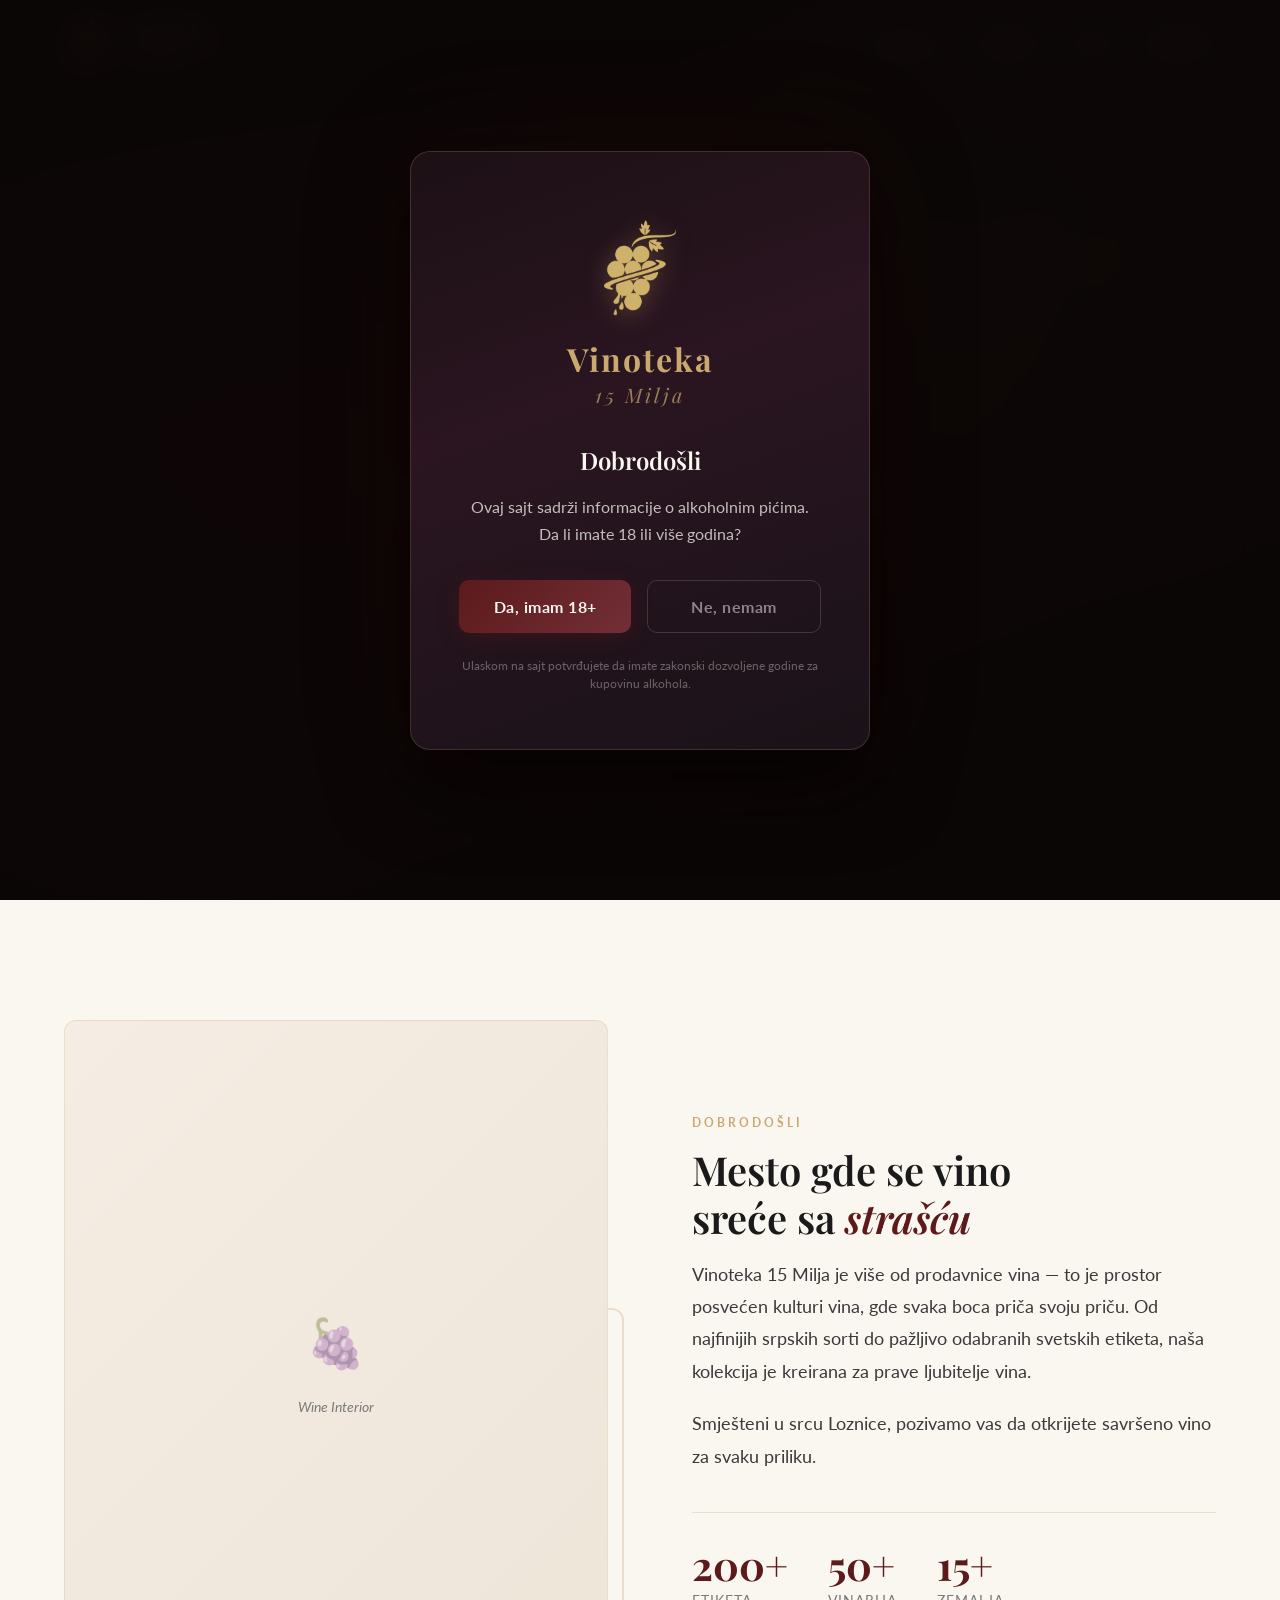
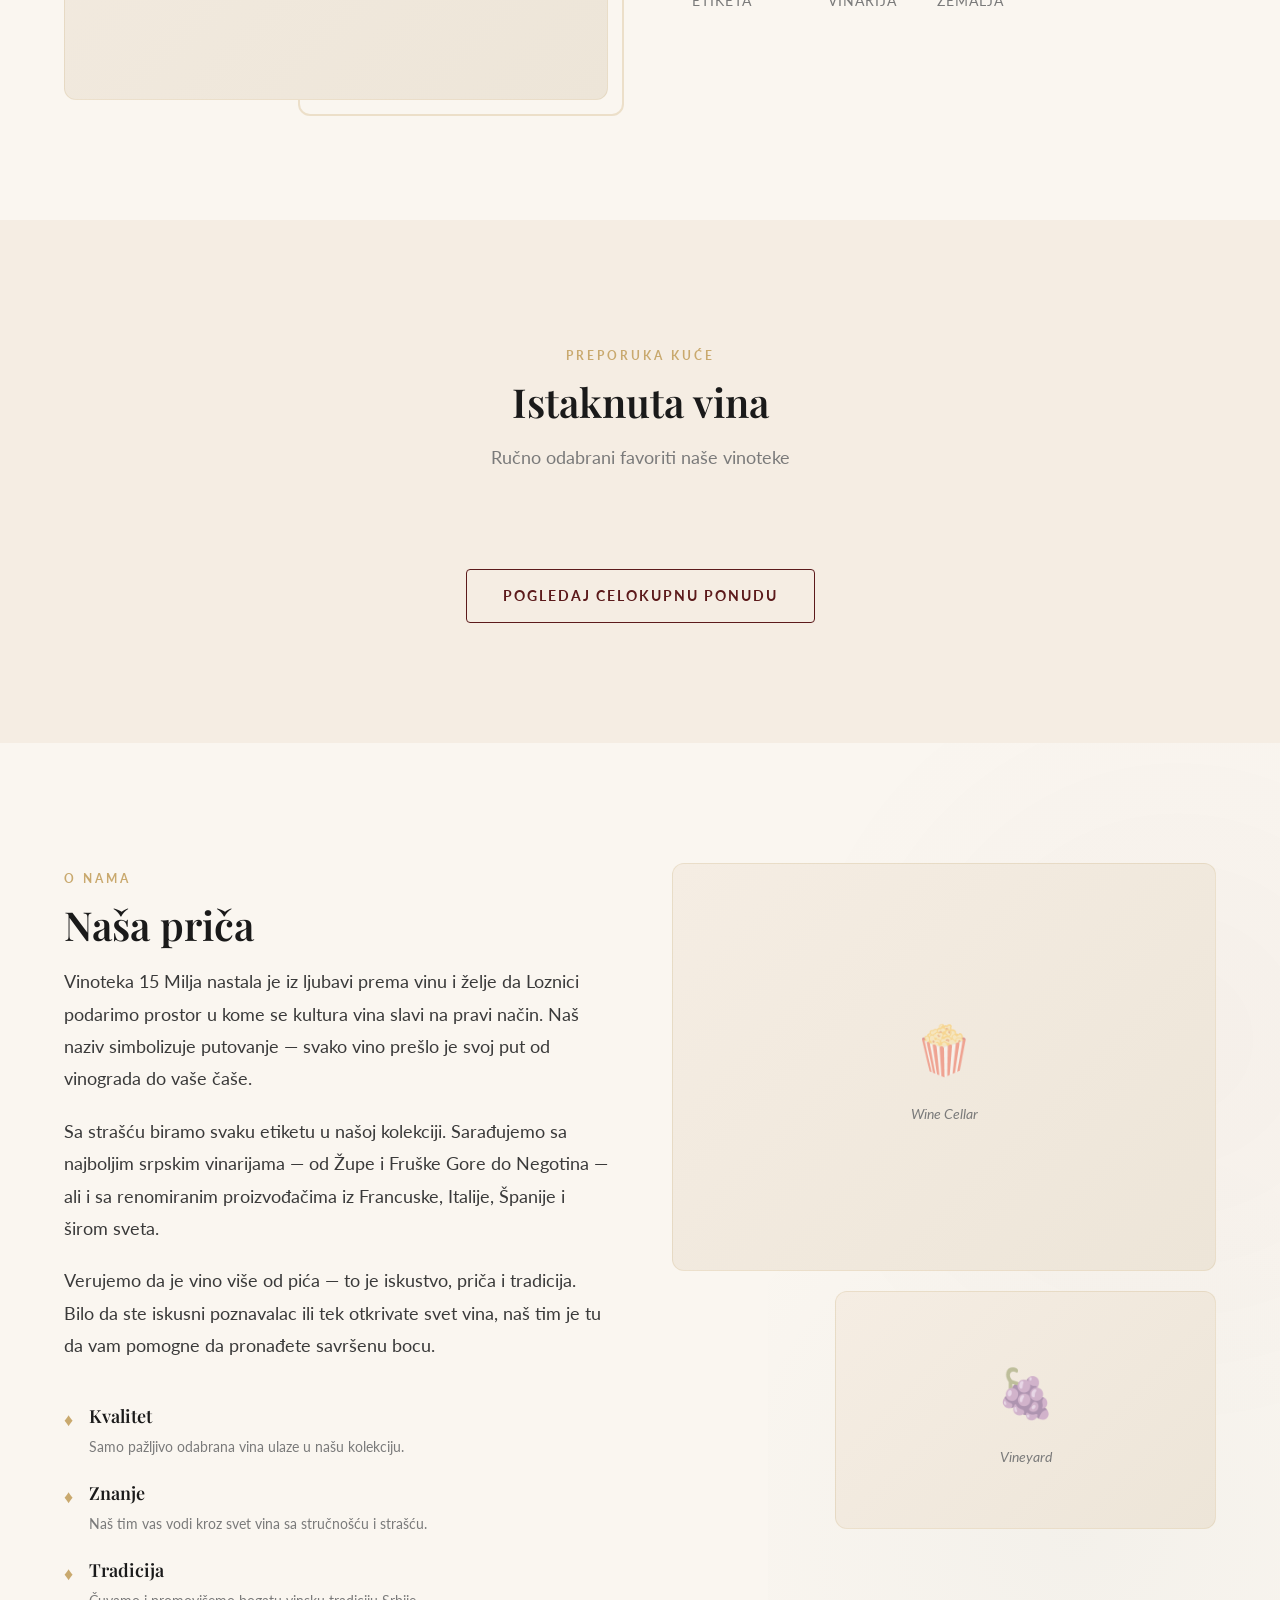
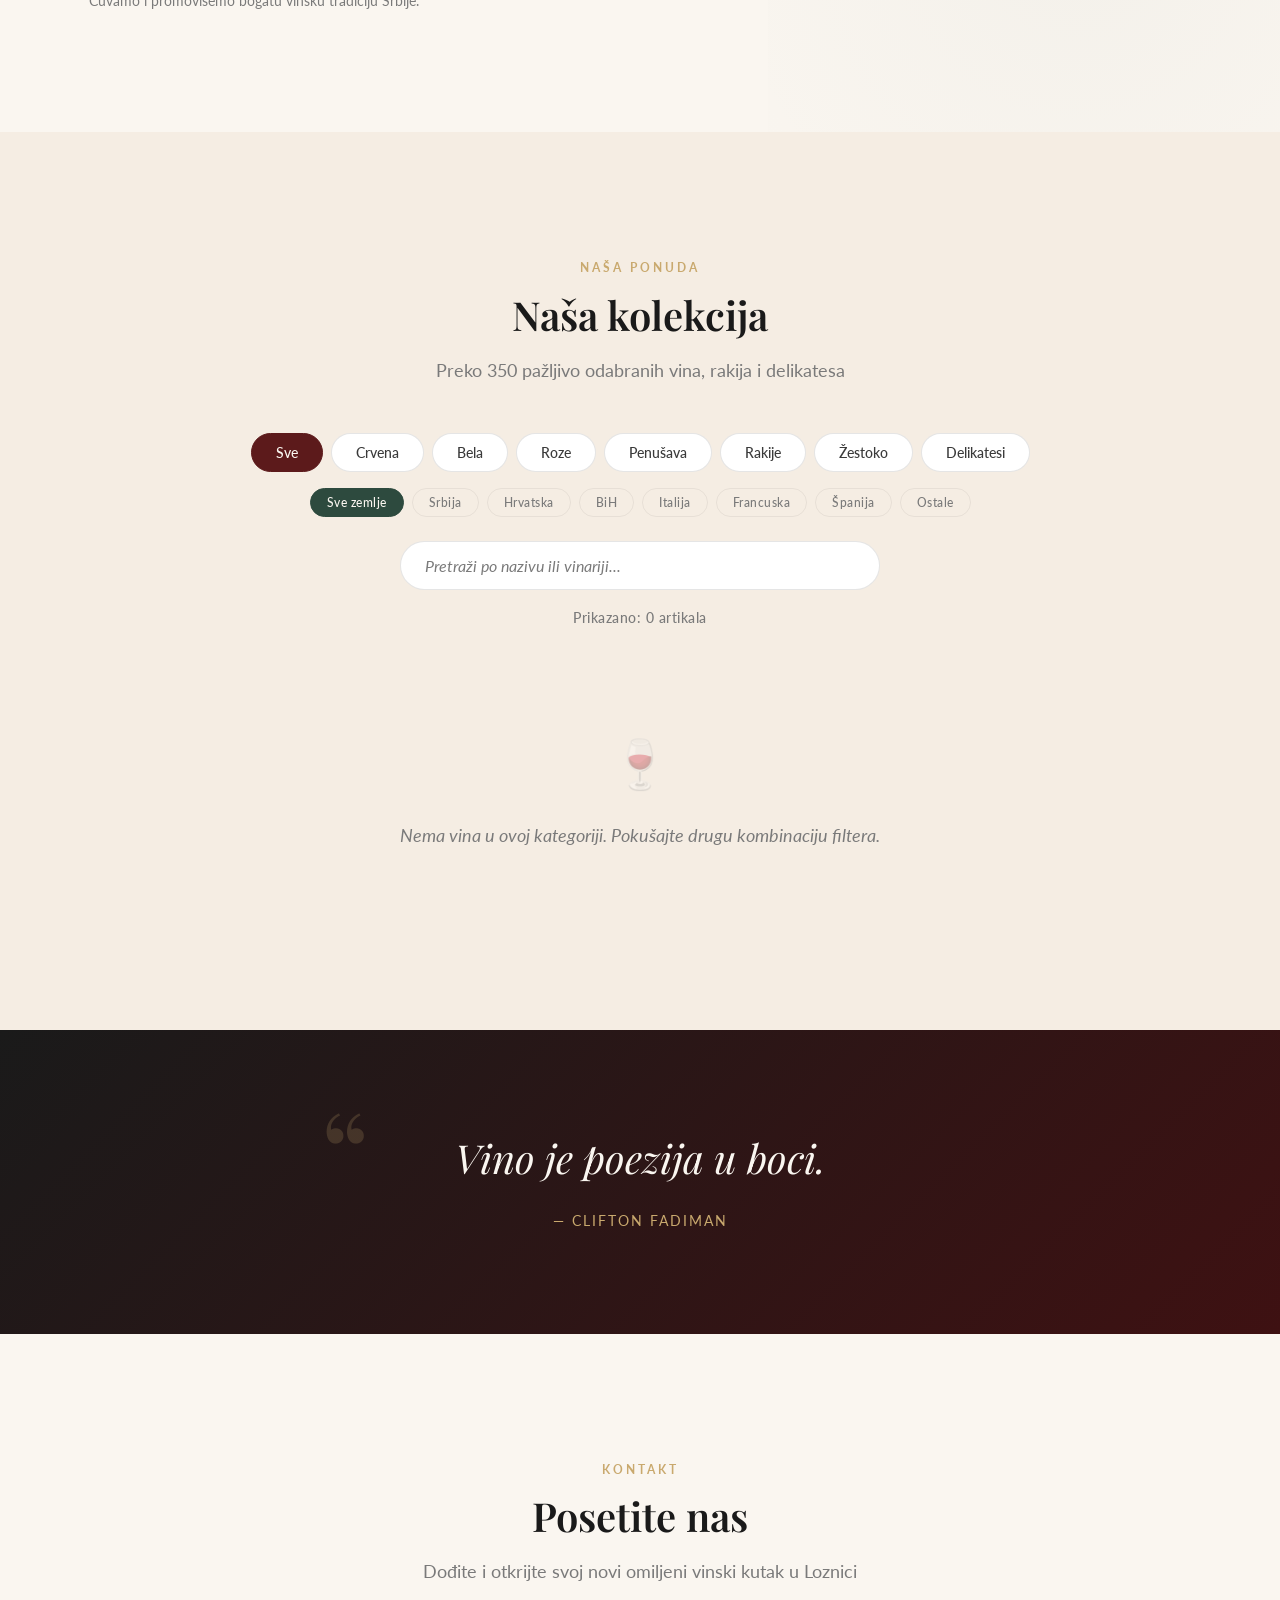
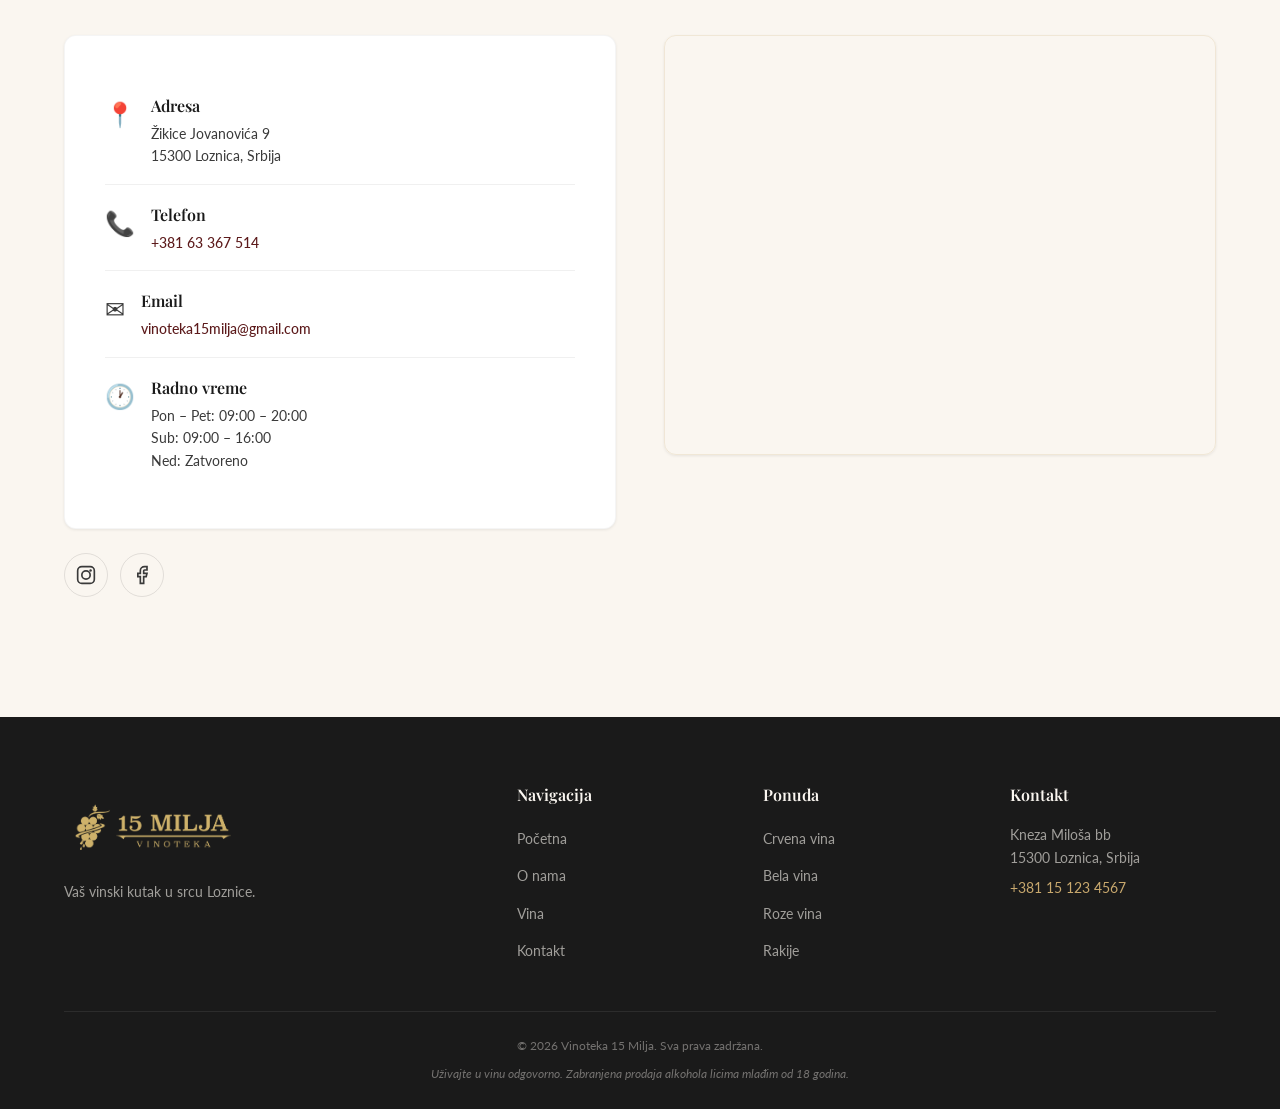
==== index.html @ e318c2bd "Dodat logo, under construction stranica i age gate poboljšanja - Zamenjen emoji logo sa pravim logom" ====
<!DOCTYPE html>
<html lang="sr" dir="ltr">
<head>
  <meta charset="UTF-8">
  <meta name="viewport" content="width=device-width, initial-scale=1.0">
  <meta name="description" content="Vinoteka 15 Milja - Premium wine shop in Loznica, Serbia. Discover curated Serbian and international wines.">
  <meta name="keywords" content="vinoteka, wine shop, Loznica, Serbian wine, vino, vinoteka 15 milja">
  <meta name="author" content="Vinoteka 15 Milja">
  <meta property="og:title" content="Vinoteka 15 Milja | Premium Wine Shop in Loznica">
  <meta property="og:description" content="Discover curated Serbian and international wines at Vinoteka 15 Milja, Loznica's premier wine boutique.">
  <meta property="og:type" content="website">
  <title>Vinoteka 15 Milja | Premium Wine Shop in Loznica</title>
  <link rel="preconnect" href="https://fonts.googleapis.com">
  <link rel="preconnect" href="https://fonts.gstatic.com" crossorigin>
  <link href="https://fonts.googleapis.com/css2?family=Playfair+Display:ital,wght@0,400;0,500;0,600;0,700;1,400;1,500&family=Lato:wght@300;400;700&display=swap" rel="stylesheet">
  <link rel="stylesheet" href="css/style.css">
</head>
<body>

  <!-- ============================================
       UNDER CONSTRUCTION OVERLAY
       Remove this entire block when the site is ready
       ============================================ -->
  <!-- <div class="under-construction" id="under-construction">
    <div class="uc-content">
      <img src="images/logo/logo2.png" alt="Vinoteka 15 Milja" class="uc-logo-img">
      <div class="uc-brand">
        <span class="uc-name">Vinoteka</span>
        <span class="uc-sub">15 Milja</span>
      </div>
      <h1 class="uc-title">Sajt u izradi</h1>
      <p class="uc-text">Radimo na nečem posebnom za vas.<br>Uskoro ćemo biti online!</p>
      <div class="uc-divider"></div>
      <div class="uc-contact">
        <p><a href="tel:+38163367514">+381 63 367 514</a></p>
        <p><a href="mailto:vinoteka15milja@gmail.com">vinoteka15milja@gmail.com</a></p>
        <p>Žikice Jovanovića 9, Loznica</p>
      </div>
    </div>
  </div> -->

  <!-- ============================================
       AGE VERIFICATION MODAL (18+)
       ============================================ -->
  <div class="age-gate-overlay" id="age-gate">
    <div class="age-gate-modal">
      <img src="images/logo/logo2.png" alt="Vinoteka 15 Milja" class="age-gate-logo-img">
      <div class="age-gate-brand">
        <span class="age-gate-name">Vinoteka</span>
        <span class="age-gate-sub">15 Milja</span>
      </div>
      <h2 class="age-gate-title">Dobrodošli</h2>
      <p class="age-gate-text">Ovaj sajt sadrži informacije o alkoholnim pićima.<br>Da li imate 18 ili više godina?</p>
      <div class="age-gate-buttons">
        <button class="age-gate-btn age-gate-yes" id="age-gate-yes">Da, imam 18+</button>
        <button class="age-gate-btn age-gate-no" id="age-gate-no">Ne, nemam</button>
      </div>
      <p class="age-gate-note">Ulaskom na sajt potvrđujete da imate zakonski dozvoljene godine za kupovinu alkohola.</p>
    </div>
  </div>

  <!-- ============================================
       NAVIGATION
       ============================================ -->
  <header class="site-header" id="site-header">
    <div class="container header-inner">
      <a href="#home" class="logo">
        <img src="images/logo/logo2.png" alt="Vinoteka 15 Milja" class="logo-img">
        <div class="logo-text">
          <span class="logo-name">Vinoteka</span>
          <span class="logo-sub">15 Milja</span>
        </div>
      </a>

      <nav class="main-nav" id="main-nav" aria-label="Main navigation">
        <ul class="nav-list">
          <li><a href="#home" class="nav-link active">Početna</a></li>
          <li><a href="#about" class="nav-link">O nama</a></li>
          <li><a href="#wines" class="nav-link">Vina</a></li>
          <li><a href="#contact" class="nav-link">Kontakt</a></li>
        </ul>
      </nav>

      <button class="mobile-toggle" id="mobile-toggle" aria-label="Toggle navigation" aria-expanded="false">
        <span class="hamburger-line"></span>
        <span class="hamburger-line"></span>
        <span class="hamburger-line"></span>
      </button>
    </div>
  </header>

  <!-- ============================================
       HERO SECTION
       ============================================ -->
  <section class="hero" id="home">
    <div class="hero-overlay"></div>
    <div class="hero-content">
      <p class="hero-tagline animate-on-scroll">Loznica, Srbija</p>
      <h1 class="hero-title animate-on-scroll">
        Vinoteka<br><span class="hero-accent">15 Milja</span>
      </h1>
      <p class="hero-description animate-on-scroll">
        Otkrijte pažljivo odabranu kolekciju srpskih i svetskih vina u srcu Loznice.
      </p>
      <div class="hero-cta animate-on-scroll">
        <a href="#wines" class="btn btn-primary">Pogledaj vina</a>
        <a href="#contact" class="btn btn-outline">Posetite nas</a>
      </div>
    </div>
    <div class="hero-scroll-indicator">
      <span>Skroluj</span>
      <div class="scroll-line"></div>
    </div>
  </section>

  <!-- ============================================
       INTRO / WELCOME SECTION
       ============================================ -->
  <section class="intro" id="intro">
    <div class="container">
      <div class="intro-grid">
        <div class="intro-image animate-on-scroll">
          <div class="intro-image-placeholder">
            <span class="placeholder-icon">&#127815;</span>
            <span class="placeholder-text">Wine Interior</span>
          </div>
          <div class="intro-image-accent"></div>
        </div>
        <div class="intro-content animate-on-scroll">
          <span class="section-label">Dobrodošli</span>
          <h2 class="section-title">Mesto gde se vino<br>sreće sa <em>strašću</em></h2>
          <p class="intro-text">
            Vinoteka 15 Milja je više od prodavnice vina &mdash; to je prostor posvećen kulturi vina,
            gde svaka boca priča svoju priču. Od najfinijih srpskih sorti do pažljivo odabranih
            svetskih etiketa, naša kolekcija je kreirana za prave ljubitelje vina.
          </p>
          <p class="intro-text">
            Smješteni u srcu Loznice, pozivamo vas da otkrijete savršeno vino za svaku priliku.
          </p>
          <div class="intro-stats">
            <div class="stat">
              <span class="stat-number">200+</span>
              <span class="stat-label">Etiketa</span>
            </div>
            <div class="stat">
              <span class="stat-number">50+</span>
              <span class="stat-label">Vinarija</span>
            </div>
            <div class="stat">
              <span class="stat-number">15+</span>
              <span class="stat-label">Zemalja</span>
            </div>
          </div>
        </div>
      </div>
    </div>
  </section>

  <!-- ============================================
       FEATURED WINES (dynamically populated)
       ============================================ -->
  <section class="featured" id="featured">
    <div class="container">
      <div class="section-header animate-on-scroll">
        <span class="section-label">Preporuka kuće</span>
        <h2 class="section-title">Istaknuta vina</h2>
        <p class="section-subtitle">Ručno odabrani favoriti naše vinoteke</p>
      </div>
      <div class="featured-grid" id="featured-grid"></div>
      <div class="featured-cta animate-on-scroll">
        <a href="#wines" class="btn btn-secondary">Pogledaj celokupnu ponudu</a>
      </div>
    </div>
  </section>

  <!-- ============================================
       ABOUT US SECTION
       ============================================ -->
  <section class="about" id="about">
    <div class="about-bg-pattern"></div>
    <div class="container">
      <div class="about-grid">
        <div class="about-content animate-on-scroll">
          <span class="section-label">O nama</span>
          <h2 class="section-title">Naša priča</h2>
          <p class="about-text">
            Vinoteka 15 Milja nastala je iz ljubavi prema vinu i želje da Loznici podarimo
            prostor u kome se kultura vina slavi na pravi način. Naš naziv simbolizuje putovanje
            &mdash; svako vino prešlo je svoj put od vinograda do vaše čaše.
          </p>
          <p class="about-text">
            Sa strašću biramo svaku etiketu u našoj kolekciji. Sarađujemo sa najboljim srpskim
            vinarijama &mdash; od Župe i Fruške Gore do Negotina &mdash; ali i sa renomiranim
            proizvođačima iz Francuske, Italije, Španije i širom sveta.
          </p>
          <p class="about-text">
            Verujemo da je vino više od pića &mdash; to je iskustvo, priča i tradicija. Bilo
            da ste iskusni poznavalac ili tek otkrivate svet vina, naš tim je tu da vam pomogne
            da pronađete savršenu bocu.
          </p>

          <div class="about-values">
            <div class="value-item">
              <span class="value-icon">&#9830;</span>
              <div>
                <h4>Kvalitet</h4>
                <p>Samo pažljivo odabrana vina ulaze u našu kolekciju.</p>
              </div>
            </div>
            <div class="value-item">
              <span class="value-icon">&#9830;</span>
              <div>
                <h4>Znanje</h4>
                <p>Naš tim vas vodi kroz svet vina sa stručnošću i strašću.</p>
              </div>
            </div>
            <div class="value-item">
              <span class="value-icon">&#9830;</span>
              <div>
                <h4>Tradicija</h4>
                <p>Čuvamo i promovišemo bogatu vinsku tradiciju Srbije.</p>
              </div>
            </div>
          </div>
        </div>

        <div class="about-images animate-on-scroll">
          <div class="about-image-main">
            <div class="intro-image-placeholder">
              <span class="placeholder-icon">&#127871;</span>
              <span class="placeholder-text">Wine Cellar</span>
            </div>
          </div>
          <div class="about-image-secondary">
            <div class="intro-image-placeholder">
              <span class="placeholder-icon">&#127815;</span>
              <span class="placeholder-text">Vineyard</span>
            </div>
          </div>
        </div>
      </div>
    </div>
  </section>

  <!-- ============================================
       WINE SELECTION SECTION
       ============================================ -->
  <section class="wines-section" id="wines">
    <div class="container">
      <div class="section-header animate-on-scroll">
        <span class="section-label">Naša ponuda</span>
        <h2 class="section-title">Naša kolekcija</h2>
        <p class="section-subtitle">Preko 350 pažljivo odabranih vina, rakija i delikatesa</p>
      </div>

      <!-- Filter Tabs -->
      <div class="wine-filters animate-on-scroll">
        <button class="filter-btn active" data-filter="all">Sve</button>
        <button class="filter-btn" data-filter="red">Crvena</button>
        <button class="filter-btn" data-filter="white">Bela</button>
        <button class="filter-btn" data-filter="rose">Roze</button>
        <button class="filter-btn" data-filter="sparkling">Penušava</button>
        <button class="filter-btn" data-filter="rakija">Rakije</button>
        <button class="filter-btn" data-filter="spirits">Žestoko</button>
        <button class="filter-btn" data-filter="delicacy">Delikatesi</button>
      </div>

      <!-- Origin Toggle -->
      <div class="origin-toggle animate-on-scroll">
        <button class="origin-btn active" data-origin="all">Sve zemlje</button>
        <button class="origin-btn" data-origin="rs">Srbija</button>
        <button class="origin-btn" data-origin="hr">Hrvatska</button>
        <button class="origin-btn" data-origin="ba">BiH</button>
        <button class="origin-btn" data-origin="it">Italija</button>
        <button class="origin-btn" data-origin="fr">Francuska</button>
        <button class="origin-btn" data-origin="es">Španija</button>
        <button class="origin-btn" data-origin="other">Ostale</button>
      </div>

      <!-- Search -->
      <div class="wine-search animate-on-scroll">
        <input type="text" id="wine-search" placeholder="Pretraži po nazivu ili vinariji..." autocomplete="off">
      </div>

      <!-- Count -->
      <div class="results-count" id="results-count"></div>

      <!-- Wines Grid (dynamically populated) -->
      <div class="wines-grid" id="wines-grid"></div>

      <!-- No results message -->
      <div class="no-results" id="no-results" style="display: none;">
        <span class="no-results-icon">&#127863;</span>
        <p>Nema vina u ovoj kategoriji. Pokušajte drugu kombinaciju filtera.</p>
      </div>
    </div>
  </section>

  <!-- ============================================
       TESTIMONIAL / QUOTE SECTION
       ============================================ -->
  <section class="quote-section">
    <div class="container">
      <blockquote class="wine-quote animate-on-scroll">
        <span class="quote-mark">&ldquo;</span>
        <p>Vino je poezija u boci.</p>
        <cite>&mdash; Clifton Fadiman</cite>
      </blockquote>
    </div>
  </section>

  <!-- ============================================
       CONTACT SECTION
       ============================================ -->
  <section class="contact" id="contact">
    <div class="container">
      <div class="section-header animate-on-scroll">
        <span class="section-label">Kontakt</span>
        <h2 class="section-title">Posetite nas</h2>
        <p class="section-subtitle">Dođite i otkrijte svoj novi omiljeni vinski kutak u Loznici</p>
      </div>

      <div class="contact-grid">
        <div class="contact-info animate-on-scroll">
          <div class="contact-card">
            <div class="contact-item">
              <span class="contact-icon">&#128205;</span>
              <div>
                <h4>Adresa</h4>
                <p>Žikice Jovanovića 9<br>15300 Loznica, Srbija</p>
              </div>
            </div>

            <div class="contact-item">
              <span class="contact-icon">&#128222;</span>
              <div>
                <h4>Telefon</h4>
                <p><a href="tel:+38163367514">+381 63 367 514</a></p>
              </div>
            </div>

            <div class="contact-item">
              <span class="contact-icon">&#9993;</span>
              <div>
                <h4>Email</h4>
                <p><a href="mailto:vinoteka15milja@gmail.com">vinoteka15milja@gmail.com</a></p>
              </div>
            </div>

            <div class="contact-item">
              <span class="contact-icon">&#128336;</span>
              <div>
                <h4>Radno vreme</h4>
                <p>Pon &ndash; Pet: 09:00 &ndash; 20:00<br>
                   Sub: 09:00 &ndash; 16:00<br>
                   Ned: Zatvoreno</p>
              </div>
            </div>
          </div>

          <div class="social-links">
            <a href="#" class="social-link" aria-label="Instagram">
              <svg width="20" height="20" viewBox="0 0 24 24" fill="none" stroke="currentColor" stroke-width="2"><rect x="2" y="2" width="20" height="20" rx="5"/><circle cx="12" cy="12" r="5"/><circle cx="17.5" cy="6.5" r="1.5" fill="currentColor" stroke="none"/></svg>
            </a>
            <a href="#" class="social-link" aria-label="Facebook">
              <svg width="20" height="20" viewBox="0 0 24 24" fill="none" stroke="currentColor" stroke-width="2"><path d="M18 2h-3a5 5 0 00-5 5v3H7v4h3v8h4v-8h3l1-4h-4V7a1 1 0 011-1h3z"/></svg>
            </a>
          </div>
        </div>

        <div class="contact-map animate-on-scroll">
          <div class="map-container">
            <iframe src="https://www.google.com/maps/embed?pb=!1m18!1m12!1m3!1d2844.2972906793007!2d19.221527377393045!3d44.52954507107398!2m3!1f0!2f0!3f0!3m2!1i1024!2i768!4f13.1!3m3!1m2!1s0x47596125639b5c3d%3A0x9b1f93393110b6b9!2sVinoteka%2015%20Milja!5e0!3m2!1sen!2srs!4v1770817012986!5m2!1sen!2srs"
              width="100%"
              height="100%"
              style="border:0;"
              allowfullscreen=""
              loading="lazy"
              referrerpolicy="no-referrer-when-downgrade">
            </iframe>
          </div>
        </div>
      </div>
    </div>
  </section>

  <!-- ============================================
       FOOTER
       ============================================ -->
  <footer class="site-footer">
    <div class="container">
      <div class="footer-grid">
        <div class="footer-brand">
          <a href="#home" class="footer-logo">
            <img src="images/logo/Logo-tekst.png" alt="Vinoteka 15 Milja" class="footer-logo-img">
          </a>
          <p class="footer-tagline">Vaš vinski kutak u srcu Loznice.</p>
        </div>

        <div class="footer-links">
          <h4>Navigacija</h4>
          <ul>
            <li><a href="#home">Početna</a></li>
            <li><a href="#about">O nama</a></li>
            <li><a href="#wines">Vina</a></li>
            <li><a href="#contact">Kontakt</a></li>
          </ul>
        </div>

        <div class="footer-links">
          <h4>Ponuda</h4>
          <ul>
            <li><a href="#wines" data-filter-link="red">Crvena vina</a></li>
            <li><a href="#wines" data-filter-link="white">Bela vina</a></li>
            <li><a href="#wines" data-filter-link="rose">Roze vina</a></li>
            <li><a href="#wines" data-filter-link="rakija">Rakije</a></li>
          </ul>
        </div>

        <div class="footer-contact">
          <h4>Kontakt</h4>
          <p>Kneza Miloša bb<br>15300 Loznica, Srbija</p>
          <p><a href="tel:+381151234567">+381 15 123 4567</a></p>
        </div>
      </div>

      <div class="footer-bottom">
        <p>&copy; 2026 Vinoteka 15 Milja. Sva prava zadržana.</p>
        <p class="footer-note">Uživajte u vinu odgovorno. Zabranjena prodaja alkohola licima mlađim od 18 godina.</p>
      </div>
    </div>
  </footer>

  <!-- Back to top button -->
  <button class="back-to-top" id="back-to-top" aria-label="Back to top">
    <svg width="20" height="20" viewBox="0 0 24 24" fill="none" stroke="currentColor" stroke-width="2.5"><polyline points="18 15 12 9 6 15"/></svg>
  </button>

  <script src="js/wines-data.js"></script>
  <script src="js/main.js"></script>
</body>
</html>
---- css/style.css ----
/* ============================================
   VINOTEKA 15 MILJA - Main Stylesheet
   Color Palette:
     - Burgundy:   #5C1A1B / #722F37
     - Dark Green: #2D4A3E
     - Cream:      #FAF6F0 / #F5EDE3
     - Gold:       #C9A96E / #D4AF37
     - Dark:       #1A1A1A / #2C2C2C
   Typography:
     - Headings: Playfair Display (serif)
     - Body: Lato (sans-serif)
   ============================================ */

/* ---- CSS Custom Properties ---- */
:root {
  --clr-burgundy: #5C1A1B;
  --clr-burgundy-light: #722F37;
  --clr-burgundy-dark: #3E1112;
  --clr-green: #2D4A3E;
  --clr-green-light: #3A5F50;
  --clr-cream: #FAF6F0;
  --clr-cream-dark: #F5EDE3;
  --clr-gold: #C9A96E;
  --clr-gold-bright: #D4AF37;
  --clr-dark: #1A1A1A;
  --clr-dark-soft: #2C2C2C;
  --clr-text: #3A3A3A;
  --clr-text-light: #7A7A7A;
  --clr-white: #FFFFFF;

  --ff-heading: 'Playfair Display', 'Georgia', serif;
  --ff-body: 'Lato', 'Helvetica Neue', Arial, sans-serif;

  --fs-xs: 0.75rem;
  --fs-sm: 0.875rem;
  --fs-base: 1rem;
  --fs-md: 1.125rem;
  --fs-lg: 1.25rem;
  --fs-xl: 1.5rem;
  --fs-2xl: 2rem;
  --fs-3xl: 2.5rem;
  --fs-4xl: 3.5rem;
  --fs-5xl: 4.5rem;

  --fw-light: 300;
  --fw-regular: 400;
  --fw-medium: 500;
  --fw-semibold: 600;
  --fw-bold: 700;

  --shadow-sm: 0 1px 3px rgba(0, 0, 0, 0.08);
  --shadow-md: 0 4px 16px rgba(0, 0, 0, 0.1);
  --shadow-lg: 0 8px 32px rgba(0, 0, 0, 0.12);
  --shadow-xl: 0 16px 48px rgba(0, 0, 0, 0.15);

  --radius-sm: 4px;
  --radius-md: 8px;
  --radius-lg: 12px;
  --radius-xl: 16px;

  --transition: 0.3s cubic-bezier(0.4, 0, 0.2, 1);
  --transition-slow: 0.6s cubic-bezier(0.4, 0, 0.2, 1);

  --container-max: 1200px;
  --header-height: 80px;
}


/* ---- Reset & Base ---- */
*,
*::before,
*::after {
  margin: 0;
  padding: 0;
  box-sizing: border-box;
}

html {
  scroll-behavior: smooth;
  -webkit-text-size-adjust: 100%;
}

body {
  font-family: var(--ff-body);
  font-size: var(--fs-base);
  font-weight: var(--fw-regular);
  line-height: 1.7;
  color: var(--clr-text);
  background-color: var(--clr-cream);
  -webkit-font-smoothing: antialiased;
  -moz-osx-font-smoothing: grayscale;
  overflow-x: hidden;
}

img {
  max-width: 100%;
  display: block;
}


/* ============================================
   UNDER CONSTRUCTION
   Remove this block when the site is ready
   ============================================ */
.under-construction {
  position: fixed;
  inset: 0;
  z-index: 200000;
  background: linear-gradient(160deg, #1c1015 0%, #2a1520 40%, #1a1218 100%);
  display: flex;
  align-items: center;
  justify-content: center;
  padding: 24px;
}

.uc-content {
  text-align: center;
  max-width: 500px;
  width: 100%;
  animation: ageGateIn 0.8s cubic-bezier(0.16, 1, 0.3, 1) forwards;
}

.uc-logo-img {
  height: 160px;
  width: auto;
  margin: 0 auto 20px;
  display: block;
  filter: brightness(0) invert(73%) sepia(30%) saturate(500%) hue-rotate(5deg) brightness(90%) drop-shadow(0 4px 20px rgba(201, 169, 110, 0.3));
}

.uc-brand {
  margin-bottom: 40px;
}

.uc-name {
  display: block;
  font-family: var(--ff-heading);
  font-size: var(--fs-3xl);
  font-weight: var(--fw-bold);
  color: var(--clr-gold);
  letter-spacing: 2px;
  line-height: 1.2;
}

.uc-sub {
  display: block;
  font-family: var(--ff-heading);
  font-size: var(--fs-xl);
  font-weight: var(--fw-regular);
  font-style: italic;
  color: rgba(201, 169, 110, 0.7);
  letter-spacing: 3px;
}

.uc-title {
  font-family: var(--ff-heading);
  font-size: var(--fs-2xl);
  font-weight: var(--fw-semibold);
  color: var(--clr-cream);
  margin-bottom: 16px;
}

.uc-text {
  font-family: var(--ff-body);
  font-size: var(--fs-md);
  color: rgba(250, 246, 240, 0.7);
  line-height: 1.7;
  margin-bottom: 32px;
}

.uc-divider {
  width: 60px;
  height: 1px;
  background: var(--clr-gold);
  opacity: 0.4;
  margin: 0 auto 32px;
}

.uc-contact {
  font-family: var(--ff-body);
  font-size: var(--fs-sm);
  color: rgba(250, 246, 240, 0.5);
  line-height: 2;
}

.uc-contact a {
  color: var(--clr-gold);
  text-decoration: none;
  transition: opacity 0.3s;
}

.uc-contact a:hover {
  opacity: 0.8;
}

/* ============================================
   AGE GATE (18+ Verification)
   ============================================ */
.age-gate-overlay {
  position: fixed;
  inset: 0;
  z-index: 100000;
  background: rgba(10, 5, 5, 0.92);
  backdrop-filter: blur(18px);
  -webkit-backdrop-filter: blur(18px);
  display: flex;
  align-items: center;
  justify-content: center;
  padding: 24px;
  opacity: 1;
  transition: opacity 0.5s ease;
}

.age-gate-overlay.dismissed {
  opacity: 0;
  pointer-events: none;
}

body.age-locked {
  overflow: hidden;
}

.age-gate-modal {
  background: linear-gradient(160deg, #1c1015 0%, #2a1520 40%, #1a1218 100%);
  border: 1px solid rgba(201, 169, 110, 0.2);
  border-radius: 20px;
  padding: 56px 48px;
  max-width: 460px;
  width: 100%;
  text-align: center;
  box-shadow: 0 32px 80px rgba(0, 0, 0, 0.6),
              0 0 120px rgba(92, 26, 27, 0.15);
  animation: ageGateIn 0.6s cubic-bezier(0.16, 1, 0.3, 1) forwards;
}

@keyframes ageGateIn {
  from {
    opacity: 0;
    transform: scale(0.9) translateY(20px);
  }
  to {
    opacity: 1;
    transform: scale(1) translateY(0);
  }
}

.age-gate-logo-img {
  height: 120px;
  width: auto;
  margin: 0 auto 12px;
  display: block;
  filter: brightness(0) invert(73%) sepia(30%) saturate(500%) hue-rotate(5deg) brightness(90%) drop-shadow(0 4px 12px rgba(201, 169, 110, 0.3));
}

.age-gate-brand {
  margin-bottom: 28px;
}

.age-gate-name {
  display: block;
  font-family: var(--ff-heading);
  font-size: var(--fs-2xl);
  font-weight: var(--fw-bold);
  color: var(--clr-gold);
  letter-spacing: 2px;
  line-height: 1.2;
}

.age-gate-sub {
  display: block;
  font-family: var(--ff-heading);
  font-size: var(--fs-lg);
  font-weight: var(--fw-regular);
  font-style: italic;
  color: rgba(201, 169, 110, 0.7);
  letter-spacing: 3px;
}

.age-gate-title {
  font-family: var(--ff-heading);
  font-size: var(--fs-xl);
  font-weight: var(--fw-semibold);
  color: var(--clr-cream);
  margin-bottom: 12px;
}

.age-gate-text {
  font-family: var(--ff-body);
  font-size: var(--fs-base);
  color: rgba(250, 246, 240, 0.75);
  line-height: 1.7;
  margin-bottom: 32px;
}

.age-gate-buttons {
  display: flex;
  gap: 16px;
  justify-content: center;
  margin-bottom: 24px;
}

.age-gate-btn {
  flex: 1;
  padding: 16px 28px;
  border: none;
  border-radius: 10px;
  font-family: var(--ff-body);
  font-size: var(--fs-base);
  font-weight: var(--fw-bold);
  cursor: pointer;
  letter-spacing: 0.5px;
  transition: all var(--transition);
}

.age-gate-yes {
  background: linear-gradient(135deg, var(--clr-burgundy) 0%, var(--clr-burgundy-light) 100%);
  color: var(--clr-cream);
  box-shadow: 0 4px 20px rgba(92, 26, 27, 0.4);
}

.age-gate-yes:hover {
  transform: translateY(-2px);
  box-shadow: 0 8px 32px rgba(92, 26, 27, 0.5);
  background: linear-gradient(135deg, var(--clr-burgundy-light) 0%, #8B3A42 100%);
}

.age-gate-no {
  background: transparent;
  color: rgba(250, 246, 240, 0.5);
  border: 1.5px solid rgba(250, 246, 240, 0.15);
}

.age-gate-no:hover {
  border-color: rgba(250, 246, 240, 0.3);
  color: rgba(250, 246, 240, 0.7);
}

.age-gate-note {
  font-size: var(--fs-xs);
  color: rgba(250, 246, 240, 0.35);
  line-height: 1.5;
}

.age-gate-denied {
  display: none;
  margin-top: 20px;
  padding: 20px;
  border: 1px solid rgba(200, 60, 60, 0.4);
  border-radius: 10px;
  background: rgba(200, 60, 60, 0.1);
}

.age-gate-denied p {
  font-family: var(--ff-body);
  font-size: var(--fs-sm);
  color: rgba(250, 246, 240, 0.8);
  line-height: 1.6;
  margin: 0;
}

.age-gate-denied p + p {
  margin-top: 8px;
  font-size: var(--fs-xs);
  color: rgba(250, 246, 240, 0.5);
}

@media (max-width: 480px) {
  .age-gate-modal {
    padding: 36px 24px;
    max-width: 90%;
  }

  .age-gate-buttons {
    flex-direction: column;
    gap: 12px;
  }

  .age-gate-btn {
    padding: 14px 24px;
    font-size: var(--fs-sm);
  }

  .age-gate-name {
    font-size: var(--fs-xl);
  }

  .age-gate-icon {
    font-size: 3rem;
  }

  .age-gate-title {
    font-size: var(--fs-lg);
  }

  .age-gate-text {
    font-size: var(--fs-sm);
  }
}

a {
  color: inherit;
  text-decoration: none;
  transition: color var(--transition);
}

ul {
  list-style: none;
}

button {
  font-family: inherit;
  cursor: pointer;
  border: none;
  background: none;
}

/* ---- Utility ---- */
.container {
  width: 100%;
  max-width: var(--container-max);
  margin: 0 auto;
  padding: 0 24px;
}

.section-label {
  display: inline-block;
  font-family: var(--ff-body);
  font-size: var(--fs-xs);
  font-weight: var(--fw-bold);
  letter-spacing: 3px;
  text-transform: uppercase;
  color: var(--clr-gold);
  margin-bottom: 12px;
}

.section-title {
  font-family: var(--ff-heading);
  font-size: var(--fs-3xl);
  font-weight: var(--fw-semibold);
  color: var(--clr-dark);
  line-height: 1.2;
  margin-bottom: 16px;
}

.section-title em {
  font-style: italic;
  color: var(--clr-burgundy);
}

.section-subtitle {
  font-size: var(--fs-md);
  color: var(--clr-text-light);
  max-width: 560px;
  margin: 0 auto;
}

.section-header {
  text-align: center;
  margin-bottom: 48px;
}

/* ---- Scroll Animations ---- */
.animate-on-scroll {
  opacity: 0;
  transform: translateY(30px);
  transition: opacity 0.7s ease, transform 0.7s ease;
}

.animate-on-scroll.visible {
  opacity: 1;
  transform: translateY(0);
}


/* ============================================
   HEADER / NAVIGATION
   ============================================ */
.site-header {
  position: fixed;
  top: 0;
  left: 0;
  width: 100%;
  z-index: 1000;
  height: var(--header-height);
  display: flex;
  align-items: center;
  transition: background-color var(--transition), box-shadow var(--transition), backdrop-filter var(--transition);
}

.site-header.scrolled {
  background-color: rgba(26, 26, 26, 0.95);
  backdrop-filter: blur(12px);
  box-shadow: 0 2px 20px rgba(0, 0, 0, 0.3);
}

.header-inner {
  display: flex;
  align-items: center;
  justify-content: space-between;
}

/* Logo */
.logo {
  display: flex;
  align-items: center;
  gap: 10px;
  z-index: 1001;
}

.logo-img {
  height: 52px;
  width: auto;
  display: block;
  filter: brightness(0) invert(73%) sepia(30%) saturate(500%) hue-rotate(5deg) brightness(90%);
}

.logo-text {
  display: flex;
  flex-direction: column;
  line-height: 1.1;
}

.logo-name {
  font-family: var(--ff-heading);
  font-size: var(--fs-lg);
  font-weight: var(--fw-semibold);
  color: var(--clr-cream);
  letter-spacing: 1px;
}

.logo-sub {
  font-family: var(--ff-heading);
  font-size: var(--fs-sm);
  font-weight: var(--fw-regular);
  color: var(--clr-gold);
  font-style: italic;
}

.footer-logo-img {
  height: 100px;
  width: auto;
  display: block;
  filter: brightness(0) invert(73%) sepia(30%) saturate(500%) hue-rotate(5deg) brightness(90%);
}

/* Navigation links */
.nav-list {
  display: flex;
  gap: 36px;
}

.nav-link {
  font-family: var(--ff-body);
  font-size: var(--fs-sm);
  font-weight: var(--fw-regular);
  color: var(--clr-cream);
  letter-spacing: 1px;
  text-transform: uppercase;
  position: relative;
  padding: 4px 0;
}

.nav-link::after {
  content: '';
  position: absolute;
  bottom: -2px;
  left: 0;
  width: 0;
  height: 1.5px;
  background-color: var(--clr-gold);
  transition: width var(--transition);
}

.nav-link:hover::after,
.nav-link.active::after {
  width: 100%;
}

.nav-link:hover {
  color: var(--clr-gold);
}

.nav-link.active {
  color: var(--clr-gold);
}

/* Mobile toggle */
.mobile-toggle {
  display: none;
  flex-direction: column;
  gap: 5px;
  z-index: 1001;
  padding: 4px;
}

.hamburger-line {
  display: block;
  width: 24px;
  height: 2px;
  background-color: var(--clr-cream);
  transition: transform var(--transition), opacity var(--transition);
}

.mobile-toggle.active .hamburger-line:nth-child(1) {
  transform: translateY(7px) rotate(45deg);
}

.mobile-toggle.active .hamburger-line:nth-child(2) {
  opacity: 0;
}

.mobile-toggle.active .hamburger-line:nth-child(3) {
  transform: translateY(-7px) rotate(-45deg);
}


/* ============================================
   HERO SECTION
   ============================================ */
.hero {
  position: relative;
  min-height: 100vh;
  display: flex;
  align-items: center;
  justify-content: center;
  text-align: center;
  /* Gradient simulating a dark wine-cellar ambiance */
  background:
    radial-gradient(ellipse at 30% 50%, rgba(92, 26, 27, 0.4) 0%, transparent 60%),
    radial-gradient(ellipse at 70% 30%, rgba(45, 74, 62, 0.3) 0%, transparent 50%),
    linear-gradient(170deg, #1A1A1A 0%, #2C1A1B 40%, #1A1A1A 100%);
  overflow: hidden;
}

.hero-overlay {
  position: absolute;
  inset: 0;
  /* Subtle texture overlay */
  background-image:
    radial-gradient(circle at 20% 80%, rgba(201, 169, 110, 0.06) 0%, transparent 40%),
    radial-gradient(circle at 80% 20%, rgba(201, 169, 110, 0.04) 0%, transparent 40%);
}

/* Decorative vine pattern using CSS */
.hero::before {
  content: '';
  position: absolute;
  top: -100px;
  right: -100px;
  width: 400px;
  height: 400px;
  border: 1px solid rgba(201, 169, 110, 0.08);
  border-radius: 50%;
  pointer-events: none;
}

.hero::after {
  content: '';
  position: absolute;
  bottom: -150px;
  left: -150px;
  width: 500px;
  height: 500px;
  border: 1px solid rgba(201, 169, 110, 0.06);
  border-radius: 50%;
  pointer-events: none;
}

.hero-content {
  position: relative;
  z-index: 2;
  padding: 0 24px;
  max-width: 720px;
}

.hero-tagline {
  font-family: var(--ff-body);
  font-size: var(--fs-xs);
  font-weight: var(--fw-bold);
  letter-spacing: 4px;
  text-transform: uppercase;
  color: var(--clr-gold);
  margin-bottom: 20px;
}

.hero-title {
  font-family: var(--ff-heading);
  font-size: var(--fs-5xl);
  font-weight: var(--fw-semibold);
  color: var(--clr-cream);
  line-height: 1.1;
  margin-bottom: 24px;
}

.hero-accent {
  color: var(--clr-gold);
  font-style: italic;
}

.hero-description {
  font-family: var(--ff-body);
  font-size: var(--fs-lg);
  font-weight: var(--fw-light);
  color: rgba(250, 246, 240, 0.8);
  line-height: 1.8;
  margin-bottom: 40px;
  max-width: 520px;
  margin-left: auto;
  margin-right: auto;
}

.hero-cta {
  display: flex;
  gap: 16px;
  justify-content: center;
  flex-wrap: wrap;
}

/* Scroll indicator */
.hero-scroll-indicator {
  position: absolute;
  bottom: 40px;
  left: 50%;
  transform: translateX(-50%);
  display: flex;
  flex-direction: column;
  align-items: center;
  gap: 8px;
  z-index: 2;
}

.hero-scroll-indicator span {
  font-size: var(--fs-xs);
  letter-spacing: 2px;
  text-transform: uppercase;
  color: rgba(201, 169, 110, 0.6);
}

.scroll-line {
  width: 1px;
  height: 40px;
  background: linear-gradient(to bottom, var(--clr-gold), transparent);
  animation: scrollPulse 2s ease-in-out infinite;
}

@keyframes scrollPulse {
  0%, 100% { opacity: 0.3; transform: scaleY(0.6); }
  50% { opacity: 1; transform: scaleY(1); }
}


/* ---- Buttons ---- */
.btn {
  display: inline-flex;
  align-items: center;
  justify-content: center;
  font-family: var(--ff-body);
  font-size: var(--fs-sm);
  font-weight: var(--fw-bold);
  letter-spacing: 2px;
  text-transform: uppercase;
  padding: 14px 36px;
  border-radius: var(--radius-sm);
  transition: all var(--transition);
  position: relative;
  overflow: hidden;
}

.btn-primary {
  background-color: var(--clr-burgundy);
  color: var(--clr-cream);
  border: 1.5px solid var(--clr-burgundy);
}

.btn-primary:hover {
  background-color: var(--clr-burgundy-light);
  border-color: var(--clr-burgundy-light);
  transform: translateY(-2px);
  box-shadow: 0 6px 24px rgba(92, 26, 27, 0.4);
}

.btn-outline {
  background-color: transparent;
  color: var(--clr-cream);
  border: 1.5px solid rgba(201, 169, 110, 0.5);
}

.btn-outline:hover {
  background-color: var(--clr-gold);
  color: var(--clr-dark);
  border-color: var(--clr-gold);
  transform: translateY(-2px);
}

.btn-secondary {
  background-color: transparent;
  color: var(--clr-burgundy);
  border: 1.5px solid var(--clr-burgundy);
}

.btn-secondary:hover {
  background-color: var(--clr-burgundy);
  color: var(--clr-cream);
  transform: translateY(-2px);
  box-shadow: 0 6px 24px rgba(92, 26, 27, 0.3);
}


/* ============================================
   INTRO SECTION
   ============================================ */
.intro {
  padding: 120px 0;
  background-color: var(--clr-cream);
}

.intro-grid {
  display: grid;
  grid-template-columns: 1fr 1fr;
  gap: 64px;
  align-items: center;
}

.intro-image {
  position: relative;
}

.intro-image-placeholder {
  width: 100%;
  aspect-ratio: 4/5;
  background: linear-gradient(135deg, var(--clr-cream-dark) 0%, #EDE5D8 100%);
  border-radius: var(--radius-lg);
  display: flex;
  flex-direction: column;
  align-items: center;
  justify-content: center;
  gap: 12px;
  border: 1px solid rgba(201, 169, 110, 0.2);
}

.placeholder-icon {
  font-size: 48px;
  opacity: 0.4;
}

.placeholder-text {
  font-size: var(--fs-sm);
  color: var(--clr-text-light);
  font-style: italic;
}

.intro-image-accent {
  position: absolute;
  bottom: -16px;
  right: -16px;
  width: 60%;
  height: 60%;
  border: 2px solid var(--clr-gold);
  border-radius: var(--radius-lg);
  opacity: 0.3;
  z-index: -1;
}

.intro-content {
  padding-left: 20px;
}

.intro-text {
  font-size: var(--fs-md);
  color: var(--clr-text);
  margin-bottom: 20px;
  line-height: 1.8;
}

.intro-stats {
  display: flex;
  gap: 40px;
  margin-top: 40px;
  padding-top: 32px;
  border-top: 1px solid rgba(201, 169, 110, 0.3);
}

.stat {
  display: flex;
  flex-direction: column;
}

.stat-number {
  font-family: var(--ff-heading);
  font-size: var(--fs-3xl);
  font-weight: var(--fw-bold);
  color: var(--clr-burgundy);
  line-height: 1;
}

.stat-label {
  font-size: var(--fs-sm);
  color: var(--clr-text-light);
  margin-top: 4px;
  text-transform: uppercase;
  letter-spacing: 1px;
}


/* ============================================
   FEATURED WINES SECTION
   ============================================ */
.featured {
  padding: 120px 0;
  background-color: var(--clr-cream-dark);
}

.featured-grid {
  display: grid;
  grid-template-columns: repeat(3, 1fr);
  gap: 28px;
  margin-bottom: 48px;
}

.featured-cta {
  text-align: center;
}


/* ---- Wine Cards ---- */
.wine-card {
  background-color: var(--clr-white);
  border-radius: var(--radius-lg);
  overflow: hidden;
  transition: transform var(--transition), box-shadow var(--transition);
  border: 1px solid rgba(0, 0, 0, 0.04);
}

.wine-card:hover {
  transform: translateY(-6px);
  box-shadow: var(--shadow-lg);
}

.wine-card-image {
  position: relative;
  overflow: hidden;
}

.wine-image-placeholder {
  width: 100%;
  aspect-ratio: 3/4;
  display: flex;
  align-items: center;
  justify-content: center;
  transition: transform var(--transition-slow);
}

.wine-card:hover .wine-image-placeholder {
  transform: scale(1.05);
}

/* Real product images */
.wine-image-real {
  width: 100%;
  aspect-ratio: 3/4;
  display: flex;
  align-items: center;
  justify-content: center;
  overflow: hidden;
  transition: transform var(--transition-slow);
}

.wine-image-real img {
  width: 100%;
  height: 100%;
  object-fit: cover;
  transition: transform var(--transition-slow);
}

.wine-card:hover .wine-image-real img {
  transform: scale(1.08);
}

/* Fallback when image fails to load */
.wine-image-real.img-error {
  display: flex;
  align-items: center;
  justify-content: center;
}

.wine-image-real .fallback-icon {
  font-size: 4rem;
  opacity: 0.5;
}

.red-wine {
  background: linear-gradient(135deg, #3E1112 0%, #722F37 50%, #5C1A1B 100%);
}

.white-wine {
  background: linear-gradient(135deg, #D4C99E 0%, #F0E6C8 50%, #E8DDB5 100%);
}

.rose-wine {
  background: linear-gradient(135deg, #C98A8A 0%, #E8B4B4 50%, #D4A0A0 100%);
}

.sparkling-wine {
  background: linear-gradient(135deg, #C9A96E 0%, #F0E6C8 40%, #D4AF37 100%);
}

.special-wine {
  background: linear-gradient(135deg, #8B4513 0%, #A0522D 50%, #6B3410 100%);
}

.rakija {
  background: linear-gradient(135deg, #8B6914 0%, #DAA520 40%, #B8860B 100%);
}

.spirits {
  background: linear-gradient(135deg, #2F4F4F 0%, #4A7C7C 50%, #2D4A4A 100%);
}

.delicacy {
  background: linear-gradient(135deg, #6B8E23 0%, #8FBC8F 50%, #556B2F 100%);
}

.wine-bottle-icon {
  font-size: 64px;
  opacity: 0.5;
  filter: brightness(1.5);
}

.wine-badge {
  position: absolute;
  top: 12px;
  left: 12px;
  background-color: var(--clr-gold);
  color: var(--clr-dark);
  font-size: var(--fs-xs);
  font-weight: var(--fw-bold);
  letter-spacing: 1px;
  text-transform: uppercase;
  padding: 4px 12px;
  border-radius: var(--radius-sm);
}

.wine-origin-badge {
  position: absolute;
  top: 12px;
  right: 12px;
  background-color: rgba(26, 26, 26, 0.75);
  color: var(--clr-cream);
  font-size: var(--fs-xs);
  font-weight: var(--fw-medium);
  padding: 4px 10px;
  border-radius: var(--radius-sm);
  backdrop-filter: blur(4px);
}

.wine-card-body {
  padding: 20px 24px 24px;
}

.wine-category {
  font-size: var(--fs-xs);
  font-weight: var(--fw-bold);
  color: var(--clr-gold);
  text-transform: uppercase;
  letter-spacing: 1.5px;
}

.wine-name {
  font-family: var(--ff-heading);
  font-size: var(--fs-xl);
  font-weight: var(--fw-semibold);
  color: var(--clr-dark);
  margin: 8px 0 6px;
  line-height: 1.3;
}

.wine-origin {
  font-size: var(--fs-sm);
  color: var(--clr-text-light);
  margin-bottom: 4px;
}

.wine-grape {
  font-size: var(--fs-sm);
  color: var(--clr-text);
  font-style: italic;
  margin-bottom: 16px;
}

.wine-card-footer {
  display: flex;
  align-items: center;
  justify-content: space-between;
  padding-top: 16px;
  border-top: 1px solid rgba(0, 0, 0, 0.06);
}

.wine-price {
  font-family: var(--ff-heading);
  font-size: var(--fs-lg);
  font-weight: var(--fw-bold);
  color: var(--clr-burgundy);
}

.wine-rating {
  font-size: var(--fs-sm);
  color: var(--clr-gold);
  letter-spacing: 2px;
}


/* ============================================
   ABOUT US SECTION
   ============================================ */
.about {
  padding: 120px 0;
  background-color: var(--clr-cream);
  position: relative;
  overflow: hidden;
}

.about-bg-pattern {
  position: absolute;
  top: 0;
  right: 0;
  width: 40%;
  height: 100%;
  background:
    radial-gradient(circle at 80% 30%, rgba(92, 26, 27, 0.03) 0%, transparent 50%),
    radial-gradient(circle at 60% 80%, rgba(45, 74, 62, 0.03) 0%, transparent 50%);
  pointer-events: none;
}

.about-grid {
  display: grid;
  grid-template-columns: 1fr 1fr;
  gap: 64px;
  align-items: start;
}

.about-text {
  font-size: var(--fs-md);
  color: var(--clr-text);
  margin-bottom: 20px;
  line-height: 1.8;
}

.about-values {
  margin-top: 40px;
  display: flex;
  flex-direction: column;
  gap: 20px;
}

.value-item {
  display: flex;
  gap: 16px;
  align-items: flex-start;
}

.value-icon {
  font-size: var(--fs-md);
  color: var(--clr-gold);
  margin-top: 3px;
  flex-shrink: 0;
}

.value-item h4 {
  font-family: var(--ff-heading);
  font-size: var(--fs-md);
  font-weight: var(--fw-semibold);
  color: var(--clr-dark);
  margin-bottom: 4px;
}

.value-item p {
  font-size: var(--fs-sm);
  color: var(--clr-text-light);
  line-height: 1.6;
}

.about-images {
  position: relative;
  display: grid;
  gap: 20px;
}

.about-image-main .intro-image-placeholder {
  aspect-ratio: 4/3;
}

.about-image-secondary {
  width: 70%;
  margin-left: auto;
}

.about-image-secondary .intro-image-placeholder {
  aspect-ratio: 16/10;
}


/* ============================================
   WINES SECTION
   ============================================ */
.wines-section {
  padding: 120px 0;
  background-color: var(--clr-cream-dark);
}

/* Filter buttons */
.wine-filters {
  display: flex;
  justify-content: center;
  gap: 8px;
  margin-bottom: 16px;
  flex-wrap: wrap;
}

.filter-btn {
  font-family: var(--ff-body);
  font-size: var(--fs-sm);
  font-weight: var(--fw-medium);
  color: var(--clr-text);
  padding: 10px 24px;
  border-radius: 100px;
  border: 1.5px solid rgba(0, 0, 0, 0.1);
  background-color: var(--clr-white);
  transition: all var(--transition);
}

.filter-btn:hover {
  border-color: var(--clr-burgundy);
  color: var(--clr-burgundy);
}

.filter-btn.active {
  background-color: var(--clr-burgundy);
  border-color: var(--clr-burgundy);
  color: var(--clr-cream);
}

/* Origin toggle */
.origin-toggle {
  display: flex;
  justify-content: center;
  gap: 8px;
  margin-bottom: 24px;
  flex-wrap: wrap;
}

.origin-btn {
  font-family: var(--ff-body);
  font-size: var(--fs-xs);
  font-weight: var(--fw-medium);
  color: var(--clr-text-light);
  padding: 6px 16px;
  border-radius: 100px;
  border: 1px solid rgba(0, 0, 0, 0.06);
  background-color: transparent;
  transition: all var(--transition);
  letter-spacing: 0.5px;
}

.origin-btn:hover {
  color: var(--clr-green);
  border-color: var(--clr-green);
}

.origin-btn.active {
  background-color: var(--clr-green);
  border-color: var(--clr-green);
  color: var(--clr-cream);
}

/* Search bar */
.wine-search {
  max-width: 480px;
  margin: 0 auto 16px;
}

.wine-search input {
  width: 100%;
  padding: 14px 24px;
  font-family: var(--ff-body);
  font-size: var(--fs-base);
  color: var(--clr-text);
  background-color: var(--clr-white);
  border: 1.5px solid rgba(0, 0, 0, 0.1);
  border-radius: 100px;
  outline: none;
  transition: all var(--transition);
}

.wine-search input::placeholder {
  color: var(--clr-text-light);
  font-style: italic;
}

.wine-search input:focus {
  border-color: var(--clr-burgundy);
  box-shadow: 0 0 0 3px rgba(92, 26, 27, 0.1);
}

/* Results count */
.results-count {
  text-align: center;
  font-size: var(--fs-sm);
  color: var(--clr-text-light);
  margin-bottom: 32px;
  font-weight: var(--fw-medium);
  letter-spacing: 0.5px;
}

/* Wines grid */
.wines-grid {
  display: grid;
  grid-template-columns: repeat(auto-fill, minmax(280px, 1fr));
  gap: 28px;
}

/* Filtered-out cards */
.wine-card.hidden {
  display: none;
}

/* No results */
.no-results {
  text-align: center;
  padding: 60px 20px;
  color: var(--clr-text-light);
}

.no-results-icon {
  font-size: 48px;
  opacity: 0.3;
  display: block;
  margin-bottom: 16px;
}

.no-results p {
  font-size: var(--fs-md);
  font-style: italic;
}


/* ============================================
   QUOTE SECTION
   ============================================ */
.quote-section {
  padding: 100px 0;
  background: linear-gradient(135deg, var(--clr-dark) 0%, var(--clr-burgundy-dark) 100%);
  text-align: center;
}

.wine-quote {
  max-width: 600px;
  margin: 0 auto;
  position: relative;
}

.quote-mark {
  font-family: var(--ff-heading);
  font-size: 120px;
  color: var(--clr-gold);
  opacity: 0.2;
  position: absolute;
  top: -40px;
  left: -20px;
  line-height: 1;
}

.wine-quote p {
  font-family: var(--ff-heading);
  font-size: var(--fs-3xl);
  font-weight: var(--fw-regular);
  font-style: italic;
  color: var(--clr-cream);
  line-height: 1.4;
  margin-bottom: 20px;
}

.wine-quote cite {
  font-family: var(--ff-body);
  font-size: var(--fs-sm);
  font-style: normal;
  color: var(--clr-gold);
  letter-spacing: 2px;
  text-transform: uppercase;
}


/* ============================================
   CONTACT SECTION
   ============================================ */
.contact {
  padding: 120px 0;
  background-color: var(--clr-cream);
}

.contact-grid {
  display: grid;
  grid-template-columns: 1fr 1fr;
  gap: 48px;
  align-items: start;
}

.contact-card {
  background-color: var(--clr-white);
  border-radius: var(--radius-lg);
  padding: 40px;
  box-shadow: var(--shadow-sm);
  border: 1px solid rgba(0, 0, 0, 0.04);
}

.contact-item {
  display: flex;
  gap: 16px;
  align-items: flex-start;
  padding: 16px 0;
}

.contact-item:not(:last-child) {
  border-bottom: 1px solid rgba(0, 0, 0, 0.06);
}

.contact-icon {
  font-size: 24px;
  flex-shrink: 0;
  margin-top: 2px;
}

.contact-item h4 {
  font-family: var(--ff-heading);
  font-size: var(--fs-base);
  font-weight: var(--fw-semibold);
  color: var(--clr-dark);
  margin-bottom: 4px;
}

.contact-item p {
  font-size: var(--fs-sm);
  color: var(--clr-text);
  line-height: 1.6;
}

.contact-item a {
  color: var(--clr-burgundy);
  font-weight: var(--fw-medium);
}

.contact-item a:hover {
  color: var(--clr-gold);
}

.social-links {
  display: flex;
  gap: 12px;
  margin-top: 24px;
}

.social-link {
  width: 44px;
  height: 44px;
  border-radius: 50%;
  border: 1.5px solid rgba(0, 0, 0, 0.1);
  display: flex;
  align-items: center;
  justify-content: center;
  color: var(--clr-text);
  transition: all var(--transition);
}

.social-link:hover {
  background-color: var(--clr-burgundy);
  border-color: var(--clr-burgundy);
  color: var(--clr-cream);
  transform: translateY(-2px);
}

/* Map placeholder */
.map-placeholder {
  width: 100%;
  height: 100%;
  min-height: 420px;
  background: linear-gradient(135deg, var(--clr-cream-dark) 0%, #EDE5D8 100%);
  border-radius: var(--radius-lg);
  display: flex;
  flex-direction: column;
  align-items: center;
  justify-content: center;
  gap: 8px;
  border: 1px solid rgba(201, 169, 110, 0.2);
}

.map-icon {
  font-size: 48px;
  opacity: 0.4;
}

.map-placeholder p {
  font-size: var(--fs-lg);
  color: var(--clr-text-light);
  font-weight: var(--fw-medium);
}

.map-subtext {
  font-size: var(--fs-sm);
  color: var(--clr-text-light);
  font-style: italic;
}

/* Map container */
.map-container {
  width: 100%;
  height: 100%;
  min-height: 420px;
  border-radius: var(--radius-lg);
  overflow: hidden;
  border: 1px solid rgba(201, 169, 110, 0.2);
  box-shadow: var(--shadow-sm);
}

.map-container iframe {
  width: 100%;
  height: 100%;
  display: block;
}


/* ============================================
   FOOTER
   ============================================ */
.site-footer {
  background-color: var(--clr-dark);
  color: var(--clr-cream);
  padding: 64px 0 0;
}

.footer-grid {
  display: grid;
  grid-template-columns: 2fr 1fr 1fr 1fr;
  gap: 40px;
  padding-bottom: 48px;
  border-bottom: 1px solid rgba(255, 255, 255, 0.08);
}

.footer-logo {
  margin-bottom: 16px;
}

.footer-tagline {
  font-size: var(--fs-sm);
  color: rgba(250, 246, 240, 0.6);
  max-width: 260px;
  line-height: 1.6;
}

.footer-links h4,
.footer-contact h4 {
  font-family: var(--ff-heading);
  font-size: var(--fs-base);
  font-weight: var(--fw-semibold);
  color: var(--clr-cream);
  margin-bottom: 16px;
}

.footer-links ul {
  display: flex;
  flex-direction: column;
  gap: 10px;
}

.footer-links a {
  font-size: var(--fs-sm);
  color: rgba(250, 246, 240, 0.6);
  transition: color var(--transition);
}

.footer-links a:hover {
  color: var(--clr-gold);
}

.footer-contact p {
  font-size: var(--fs-sm);
  color: rgba(250, 246, 240, 0.6);
  line-height: 1.6;
  margin-bottom: 8px;
}

.footer-contact a {
  color: var(--clr-gold);
}

.footer-contact a:hover {
  color: var(--clr-cream);
}

.footer-bottom {
  padding: 24px 0;
  text-align: center;
}

.footer-bottom p {
  font-size: var(--fs-xs);
  color: rgba(250, 246, 240, 0.4);
}

.footer-note {
  margin-top: 8px;
  font-style: italic;
}


/* ============================================
   BACK TO TOP
   ============================================ */
.back-to-top {
  position: fixed;
  bottom: 32px;
  right: 32px;
  width: 48px;
  height: 48px;
  border-radius: 50%;
  background-color: var(--clr-burgundy);
  color: var(--clr-cream);
  display: flex;
  align-items: center;
  justify-content: center;
  box-shadow: var(--shadow-md);
  opacity: 0;
  visibility: hidden;
  transform: translateY(16px);
  transition: all var(--transition);
  z-index: 900;
}

.back-to-top.visible {
  opacity: 1;
  visibility: visible;
  transform: translateY(0);
}

.back-to-top:hover {
  background-color: var(--clr-burgundy-light);
  transform: translateY(-4px);
  box-shadow: var(--shadow-lg);
}


/* ============================================
   RESPONSIVE DESIGN
   ============================================ */

/* -- Tablet (max-width: 1024px) -- */
@media (max-width: 1024px) {
  :root {
    --fs-5xl: 3.5rem;
    --fs-4xl: 2.75rem;
    --fs-3xl: 2rem;
  }

  .intro-grid,
  .about-grid,
  .contact-grid {
    gap: 40px;
  }

  .featured-grid {
    grid-template-columns: repeat(2, 1fr);
  }

  .footer-grid {
    grid-template-columns: 1fr 1fr;
    gap: 32px;
  }

  /* Map on tablet */
  .map-container {
    min-height: 380px;
  }

  /* Better spacing */
  .section-header {
    margin-bottom: 40px;
  }
}

/* -- Mobile Large (max-width: 768px) -- */
@media (max-width: 768px) {
  :root {
    --fs-5xl: 2.75rem;
    --fs-3xl: 1.75rem;
    --header-height: 70px;
  }

  /* Mobile navigation */
  .mobile-toggle {
    display: flex;
  }

  .main-nav {
    position: fixed;
    top: 0;
    left: 0;
    width: 100%;
    height: 100vh;
    background-color: rgba(26, 26, 26, 0.98);
    backdrop-filter: blur(16px);
    display: flex;
    align-items: center;
    justify-content: center;
    opacity: 0;
    visibility: hidden;
    transition: all var(--transition);
    z-index: 999;
  }

  .main-nav.open {
    opacity: 1;
    visibility: visible;
  }

  .nav-list {
    flex-direction: column;
    align-items: center;
    gap: 32px;
  }

  .nav-link {
    font-size: var(--fs-xl);
    letter-spacing: 3px;
  }

  /* Sections */
  .intro,
  .featured,
  .about,
  .wines-section,
  .contact {
    padding: 80px 0;
  }

  .intro-grid,
  .about-grid,
  .contact-grid {
    grid-template-columns: 1fr;
  }

  .intro-content {
    padding-left: 0;
  }

  .intro-image {
    order: -1;
  }

  .intro-image-accent {
    display: none;
  }

  .featured-grid {
    grid-template-columns: 1fr;
    max-width: 400px;
    margin: 0 auto 48px;
  }

  .about-images {
    order: -1;
  }

  .about-image-secondary {
    width: 80%;
  }

  .wine-search {
    max-width: 100%;
  }

  .wines-grid {
    grid-template-columns: repeat(auto-fill, minmax(250px, 1fr));
    gap: 20px;
  }

  /* Wine cards on mobile */
  .wine-card {
    max-width: 100%;
  }

  .wine-card-body {
    padding: 16px 20px 20px;
  }

  .wine-name {
    font-size: var(--fs-lg);
  }

  /* Better button sizing for touch */
  .btn {
    padding: 12px 28px;
    font-size: var(--fs-xs);
    min-height: 44px;
  }

  .filter-btn,
  .origin-btn {
    min-height: 40px;
  }

  /* Navigation improvements */
  .nav-link {
    font-size: var(--fs-lg);
    padding: 8px 0;
  }

  .footer-grid {
    grid-template-columns: 1fr;
    gap: 32px;
    text-align: center;
  }

  .footer-tagline {
    margin: 0 auto;
  }

  .footer-brand {
    display: flex;
    flex-direction: column;
    align-items: center;
  }

  .hero-scroll-indicator {
    display: none;
  }

  .quote-mark {
    font-size: 80px;
    top: -30px;
    left: 0;
  }

  .wine-quote p {
    font-size: var(--fs-2xl);
  }

  .intro-stats {
    gap: 24px;
  }

  /* Map responsive */
  .map-container {
    min-height: 320px;
  }

  .contact-map {
    margin-top: 24px;
  }
}

/* -- Mobile Small (max-width: 480px) -- */
@media (max-width: 480px) {
  :root {
    --fs-5xl: 2.25rem;
    --fs-3xl: 1.5rem;
    --fs-2xl: 1.5rem;
  }

  .container {
    padding: 0 16px;
  }

  .hero-cta {
    flex-direction: column;
    align-items: center;
  }

  .btn {
    width: 100%;
    max-width: 280px;
    justify-content: center;
  }

  .intro-stats {
    flex-direction: column;
    gap: 20px;
    align-items: flex-start;
  }

  .stat {
    flex-direction: row;
    align-items: baseline;
    gap: 12px;
  }

  .wine-filters {
    gap: 6px;
  }

  .filter-btn {
    padding: 8px 16px;
    font-size: var(--fs-xs);
  }

  .origin-btn {
    padding: 4px 12px;
    font-size: 11px;
  }

  .wines-grid {
    grid-template-columns: 1fr;
  }

  .contact-card {
    padding: 24px;
  }

  /* Map on small mobile */
  .map-container {
    min-height: 280px;
  }

  .contact {
    padding: 60px 0;
  }

  .contact-grid {
    gap: 32px;
  }

  .contact-icon {
    font-size: 20px;
  }

  .contact-item {
    padding: 12px 0;
  }

  .section-header {
    margin-bottom: 32px;
  }

  .back-to-top {
    bottom: 20px;
    right: 20px;
    width: 40px;
    height: 40px;
  }

  .quote-section {
    padding: 60px 0;
  }

  /* Hero adjustments */
  .hero {
    min-height: 90vh;
  }

  .hero-title {
    font-size: 2rem;
    line-height: 1.2;
  }

  .hero-description {
    font-size: var(--fs-base);
    padding: 0 8px;
  }

  .hero-tagline {
    font-size: 10px;
    letter-spacing: 3px;
  }

  /* Section titles */
  .section-title {
    font-size: var(--fs-2xl);
    line-height: 1.3;
  }

  .section-subtitle {
    font-size: var(--fs-sm);
  }

  /* Better section spacing */
  .intro,
  .featured,
  .about,
  .wines-section {
    padding: 60px 0;
  }
}

/* -- Extra Small Devices (max-width: 360px) -- */
@media (max-width: 360px) {
  .container {
    padding: 0 12px;
  }

  .hero-title {
    font-size: 1.75rem;
  }

  .section-title {
    font-size: var(--fs-xl);
  }

  .wine-card-body {
    padding: 14px 16px 16px;
  }

  .contact-card {
    padding: 20px;
  }

  .map-container {
    min-height: 250px;
  }

  .btn {
    padding: 12px 24px;
    max-width: 100%;
  }

  .age-gate-modal {
    padding: 28px 20px;
  }
}
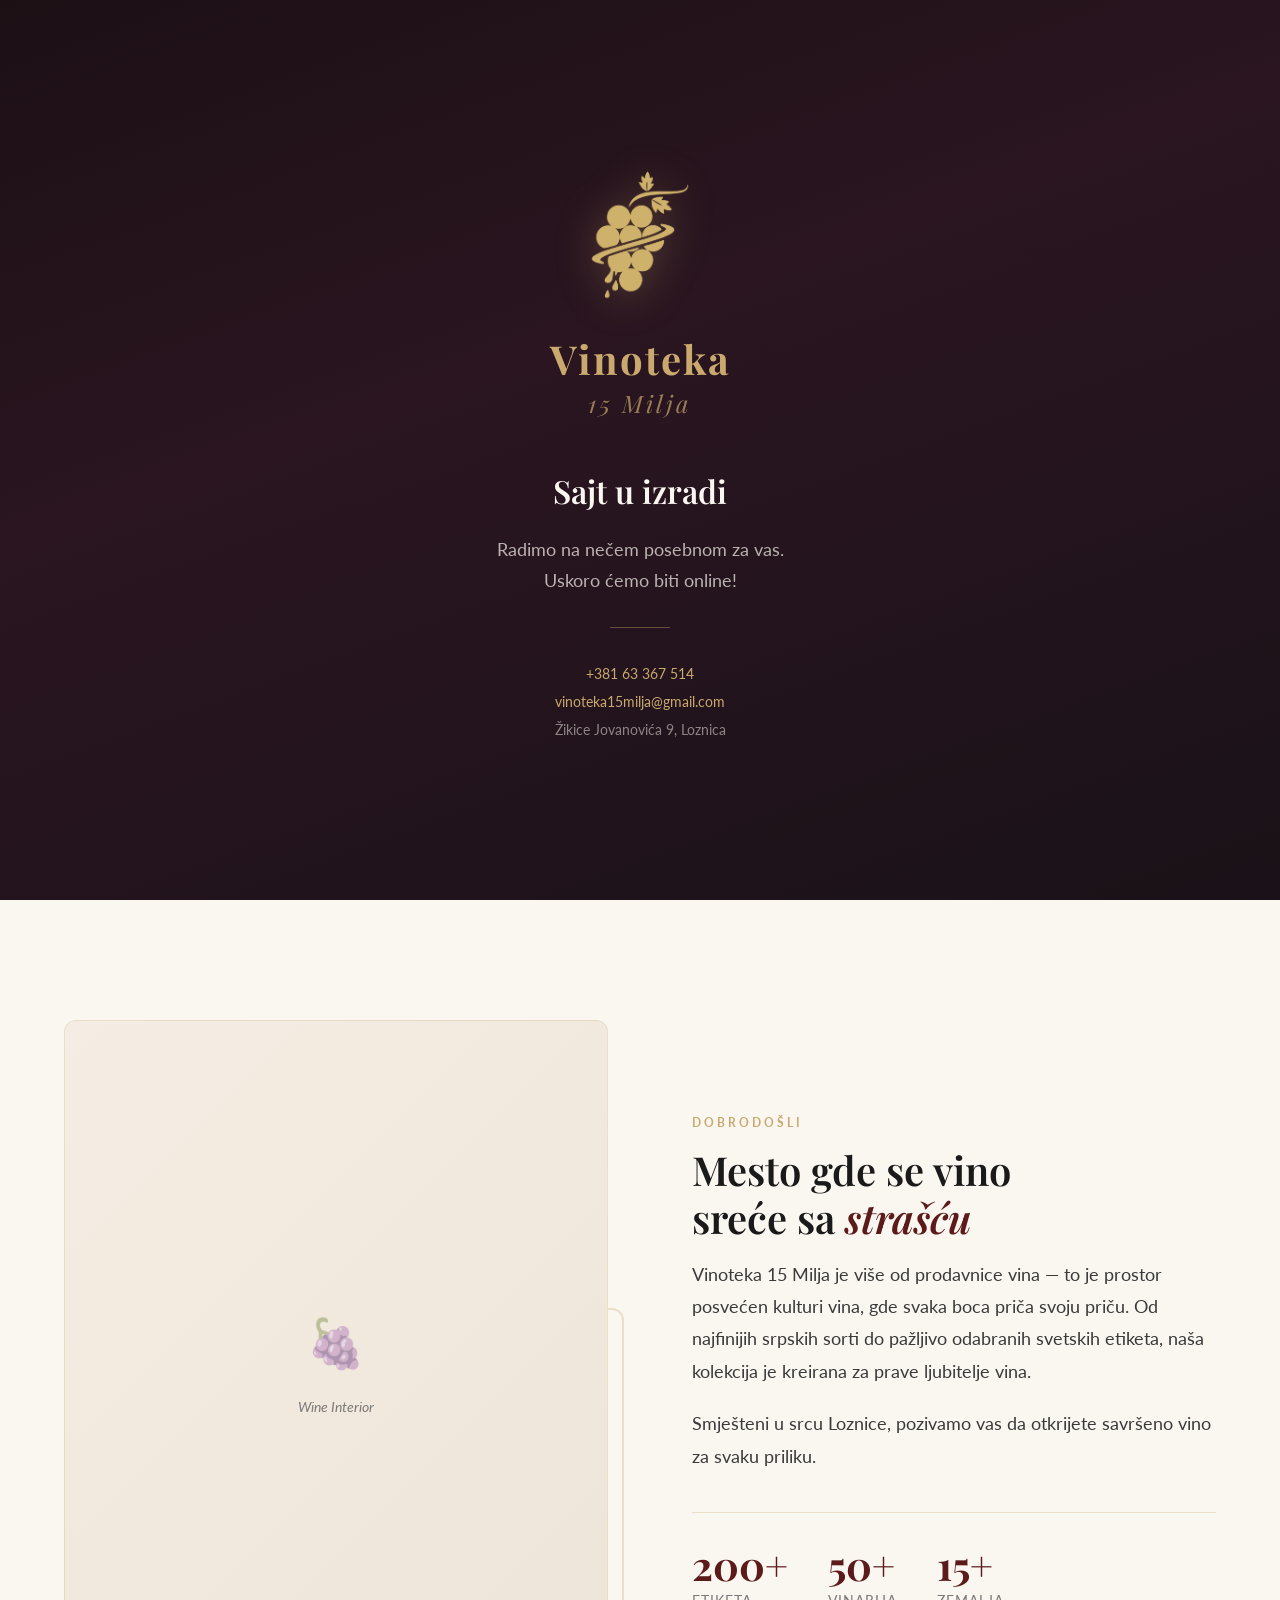
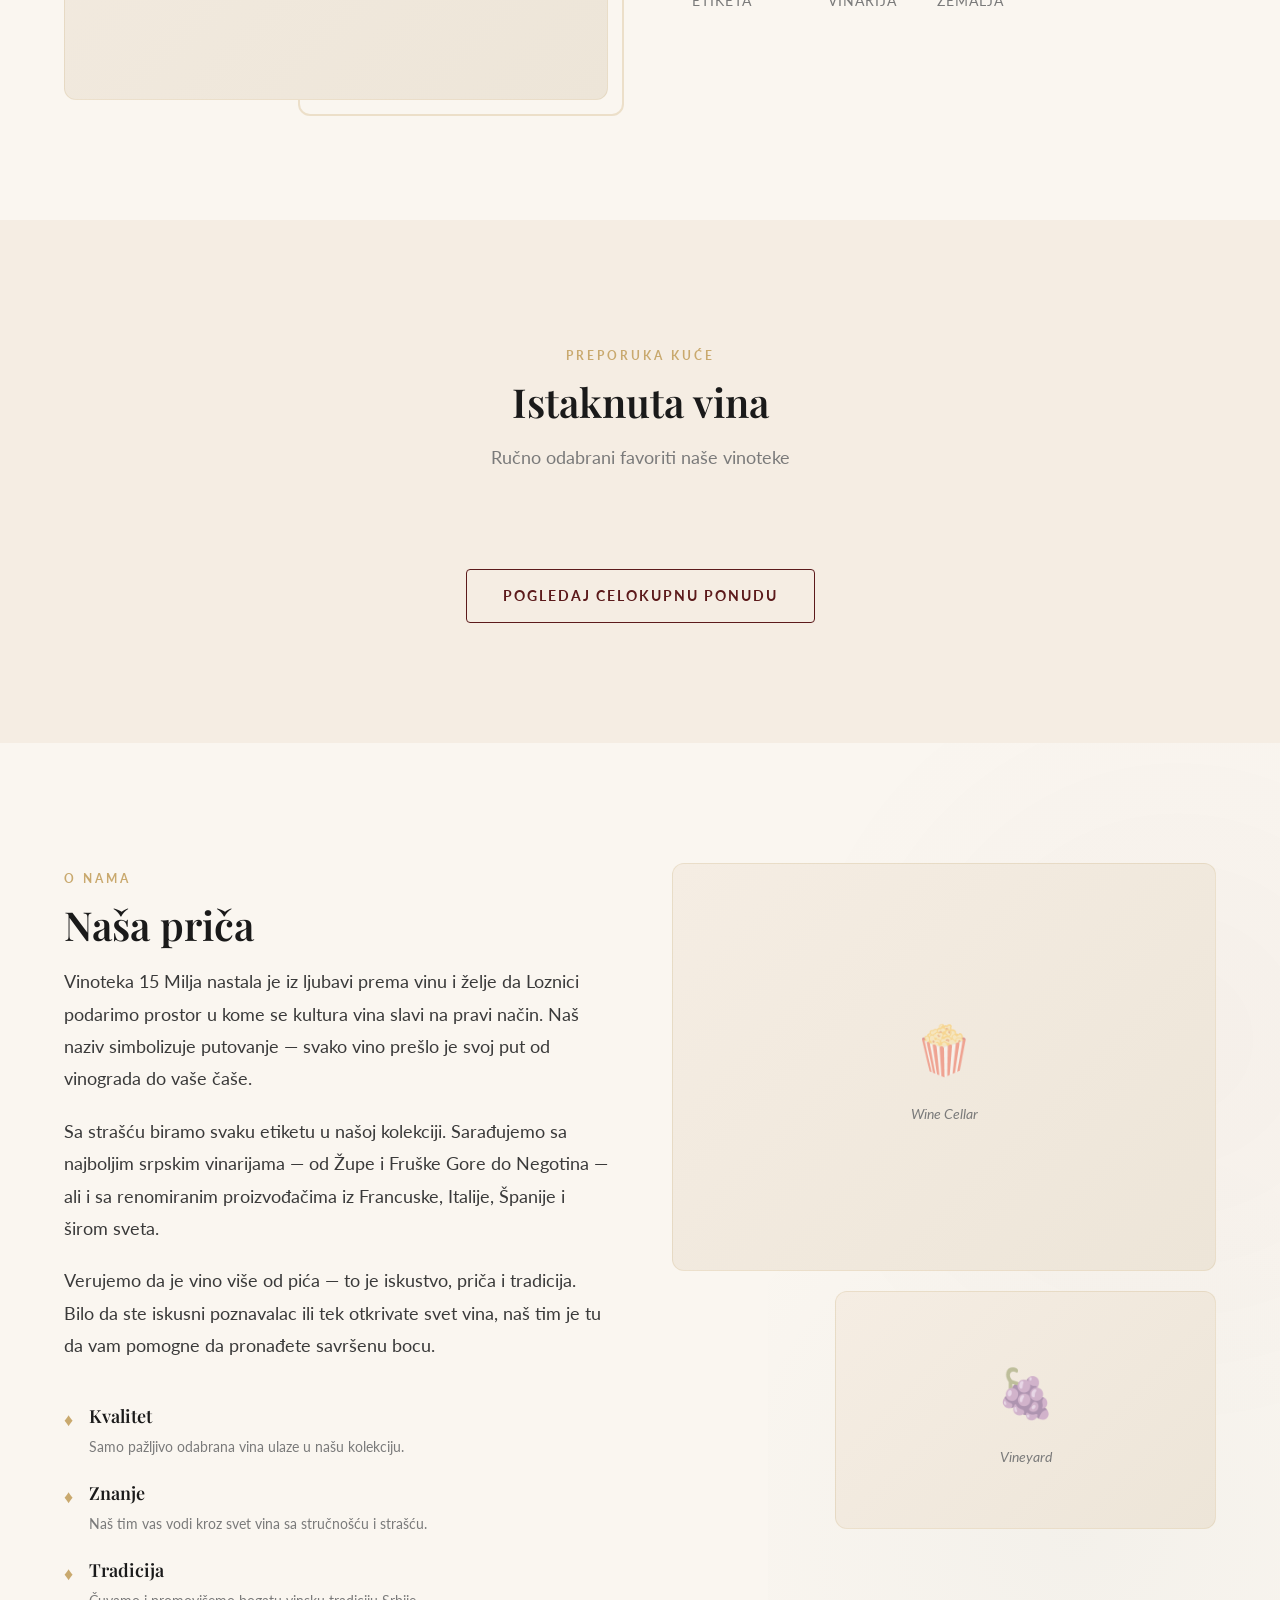
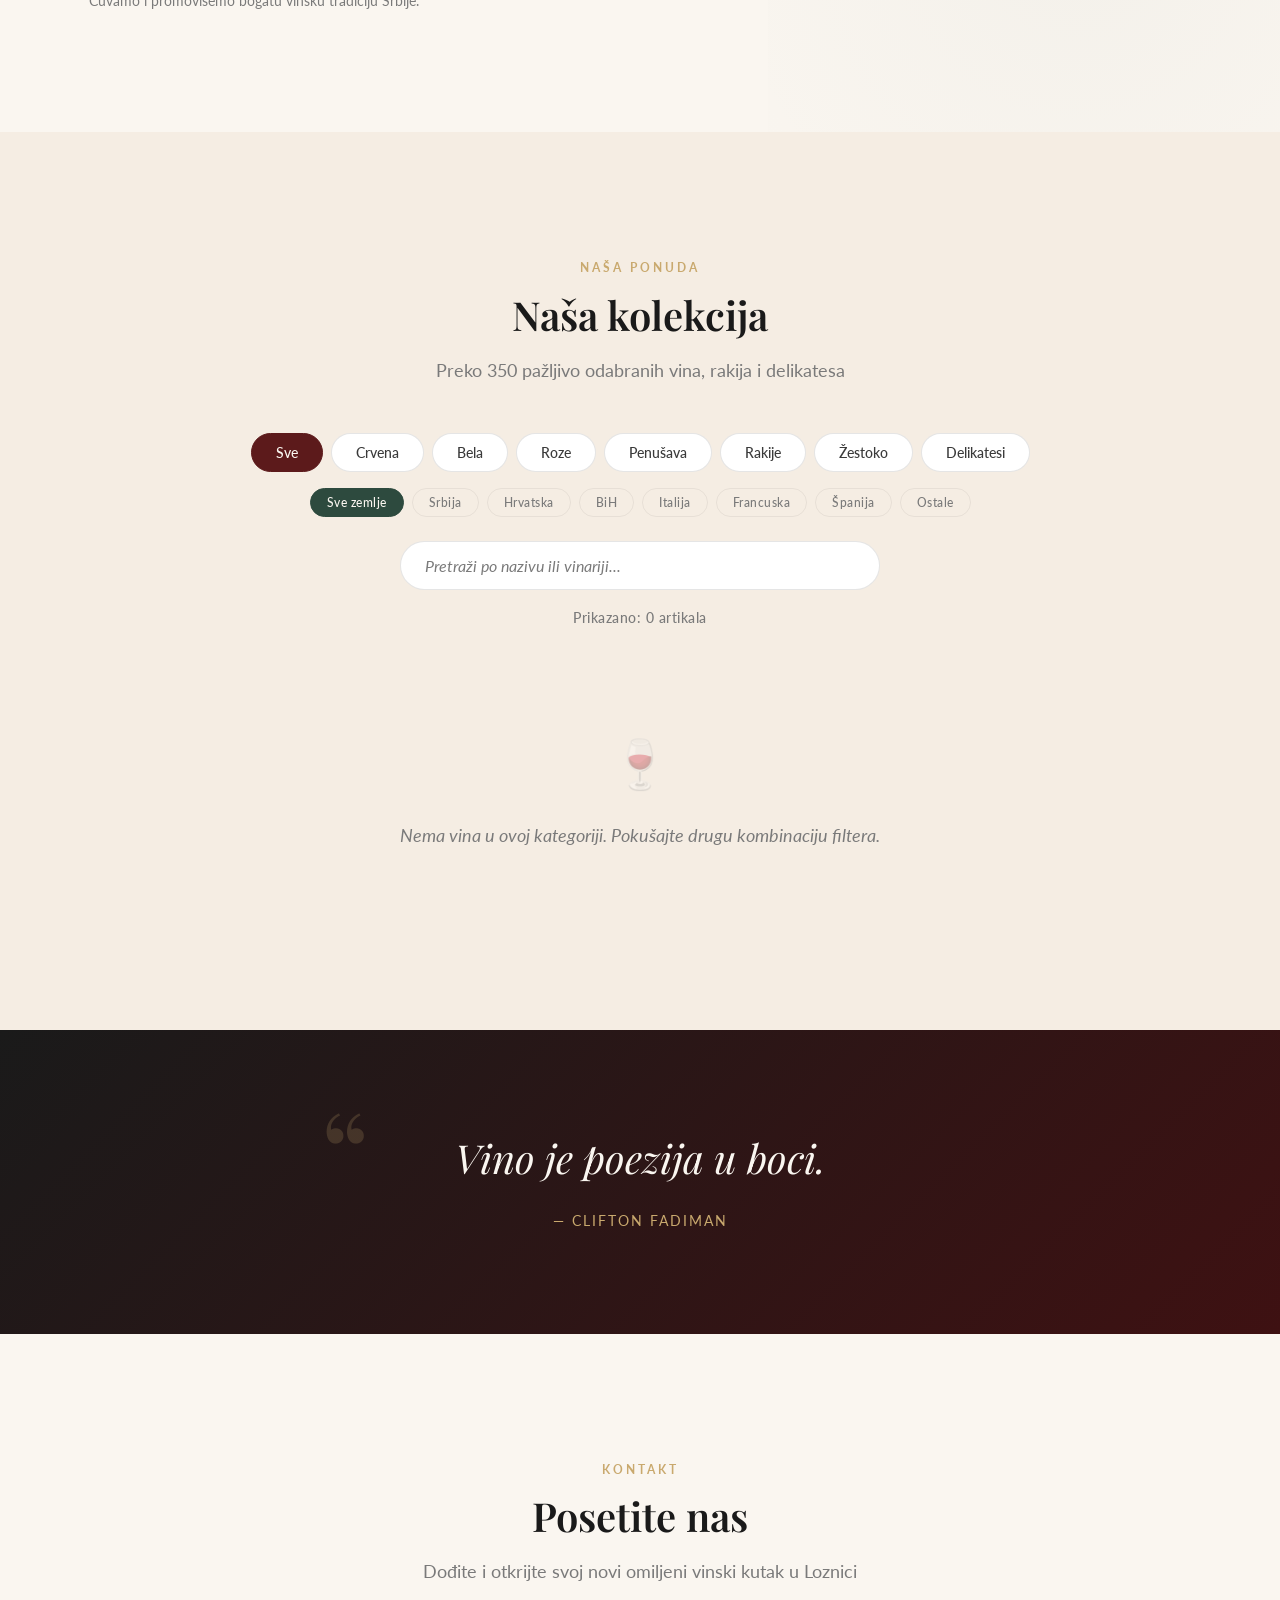
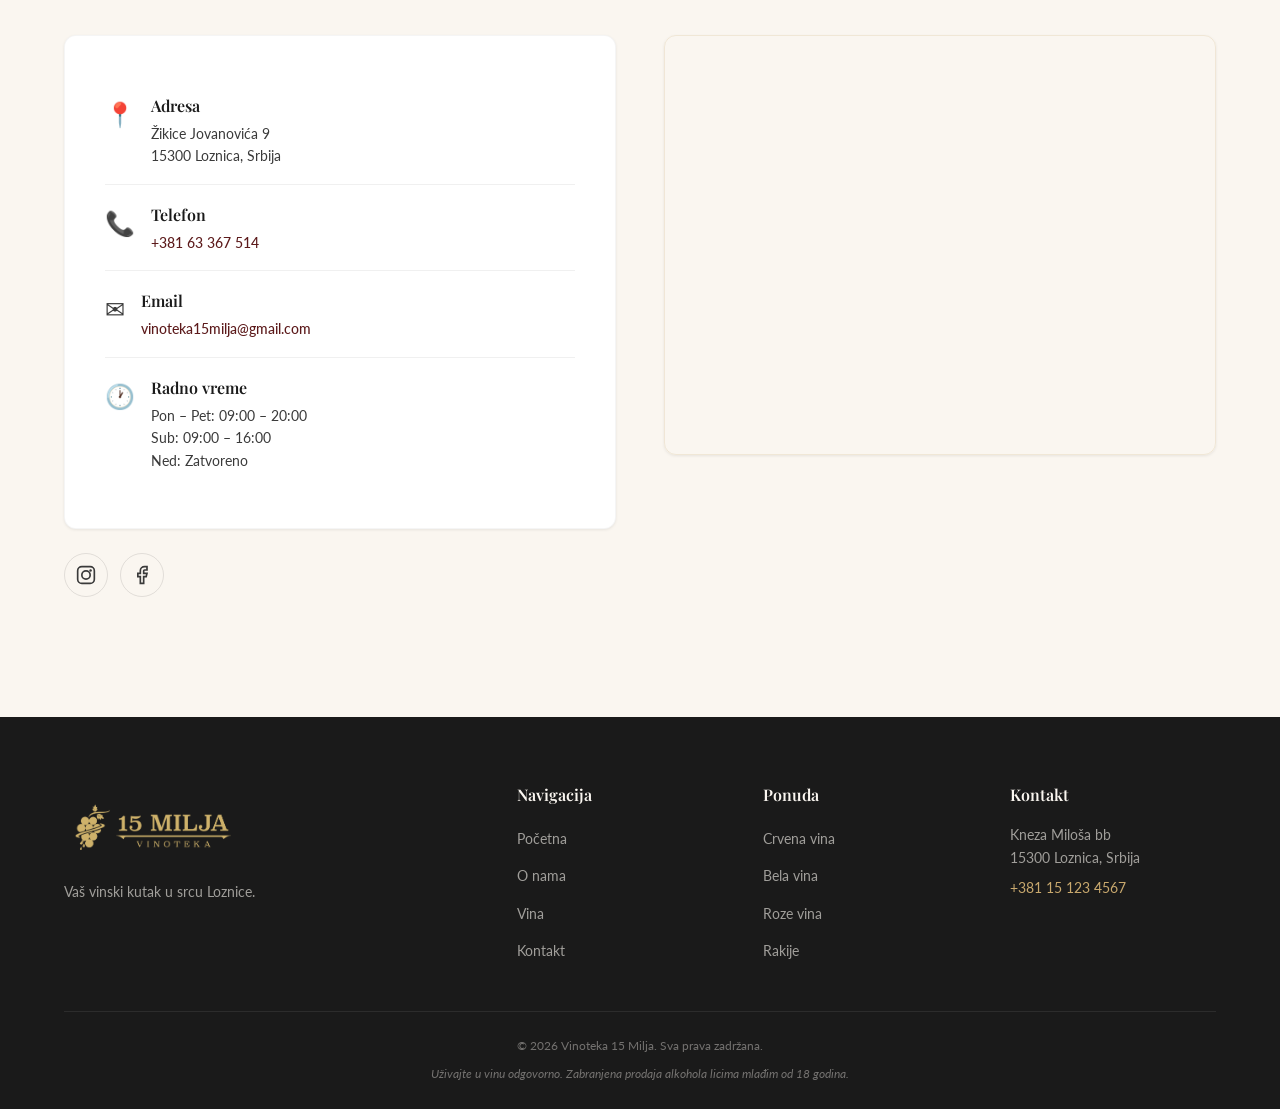
==== commit 3f6df286: "Under Construction omogucen" ====
--- a/index.html
+++ b/index.html
@@ -21,7 +21,7 @@
        UNDER CONSTRUCTION OVERLAY
        Remove this entire block when the site is ready
        ============================================ -->
-  <!-- <div class="under-construction" id="under-construction">
+  <div class="under-construction" id="under-construction">
     <div class="uc-content">
       <img src="images/logo/logo2.png" alt="Vinoteka 15 Milja" class="uc-logo-img">
       <div class="uc-brand">
@@ -37,7 +37,7 @@
         <p>Žikice Jovanovića 9, Loznica</p>
       </div>
     </div>
-  </div> -->
+  </div>
 
   <!-- ============================================
        AGE VERIFICATION MODAL (18+)
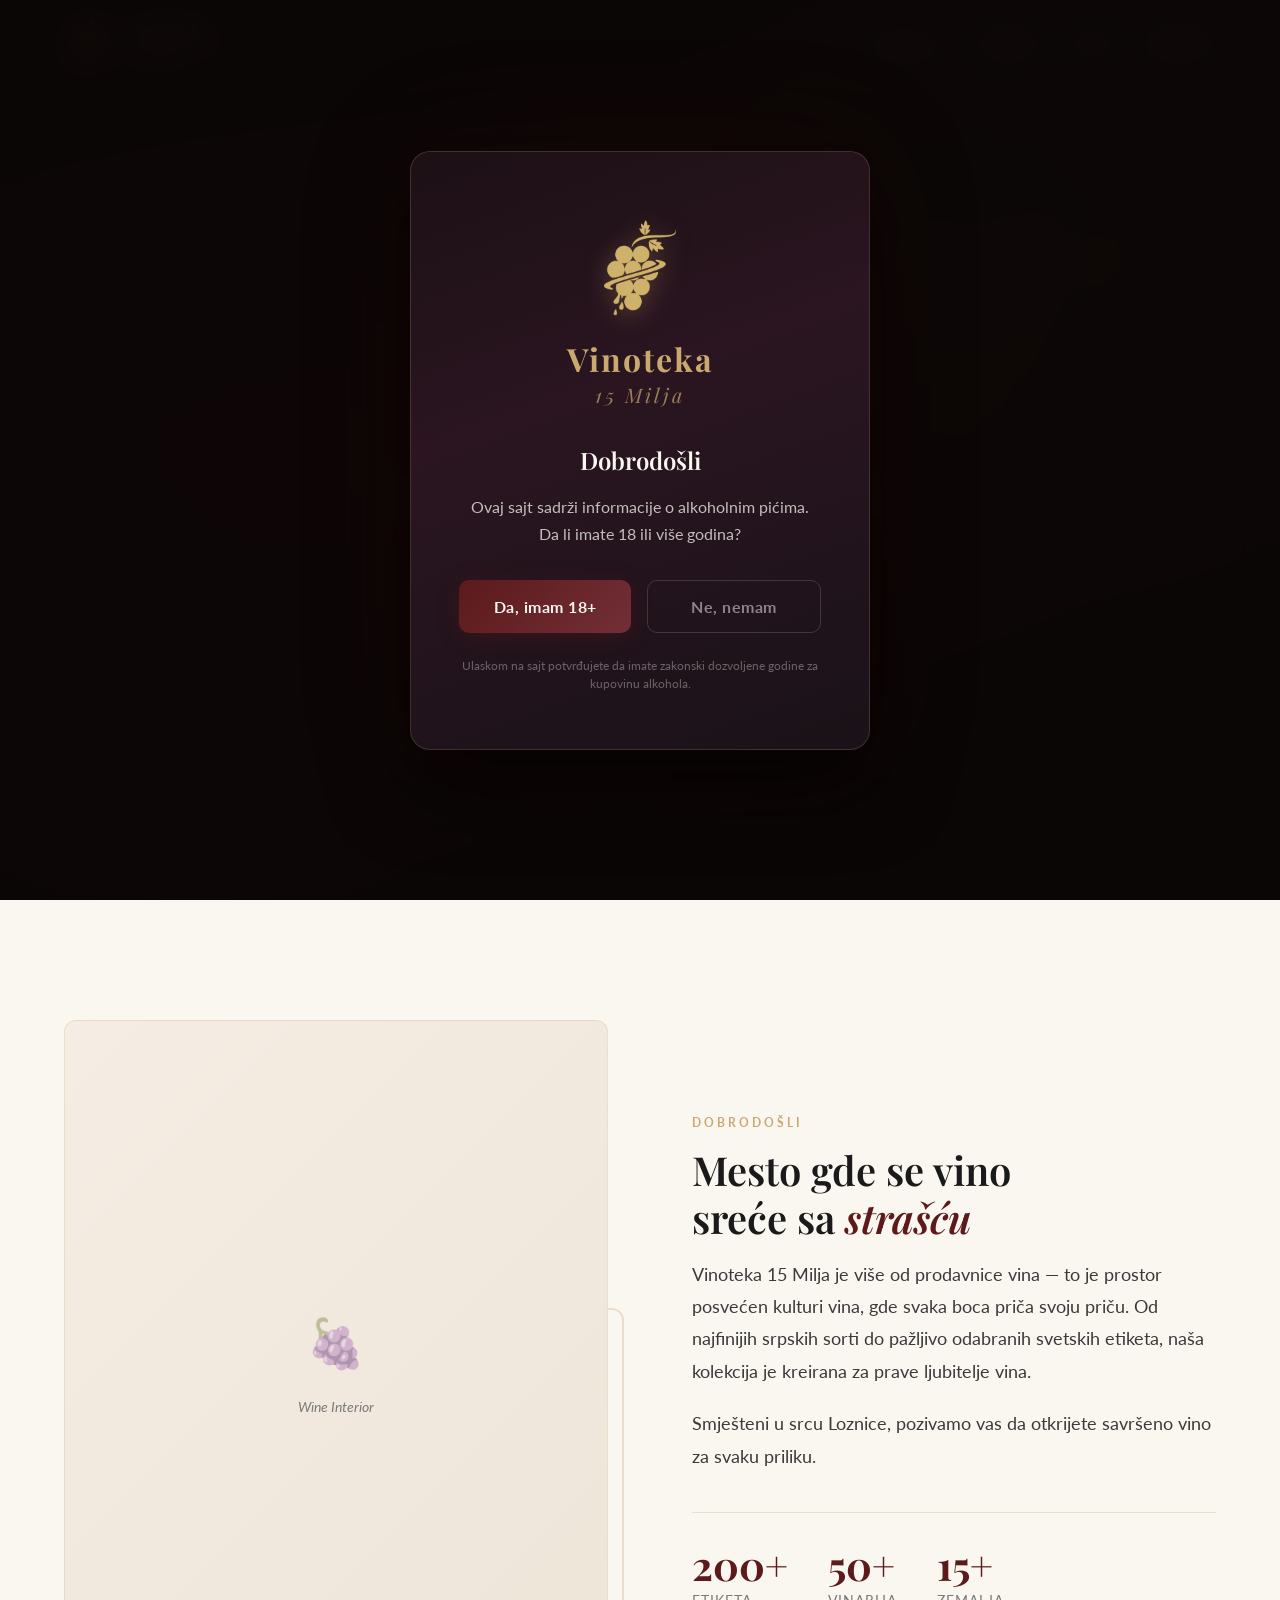
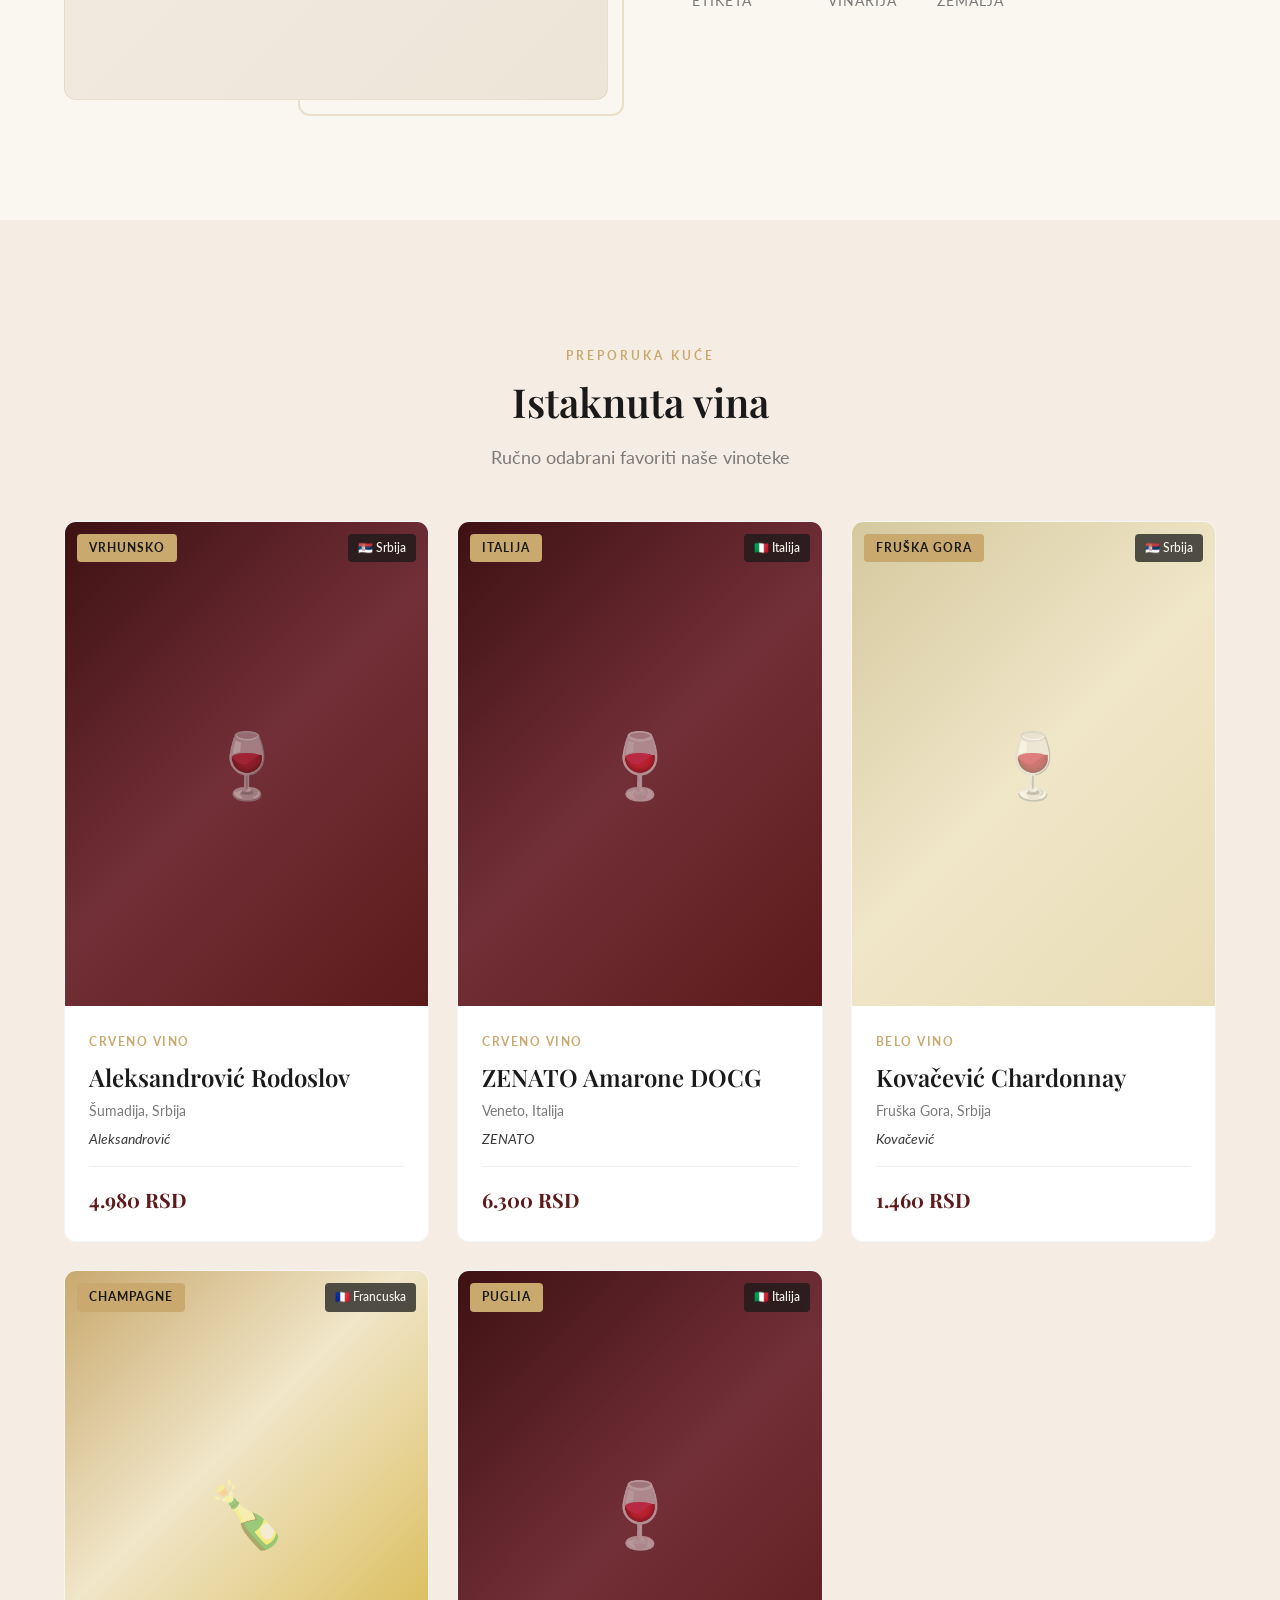
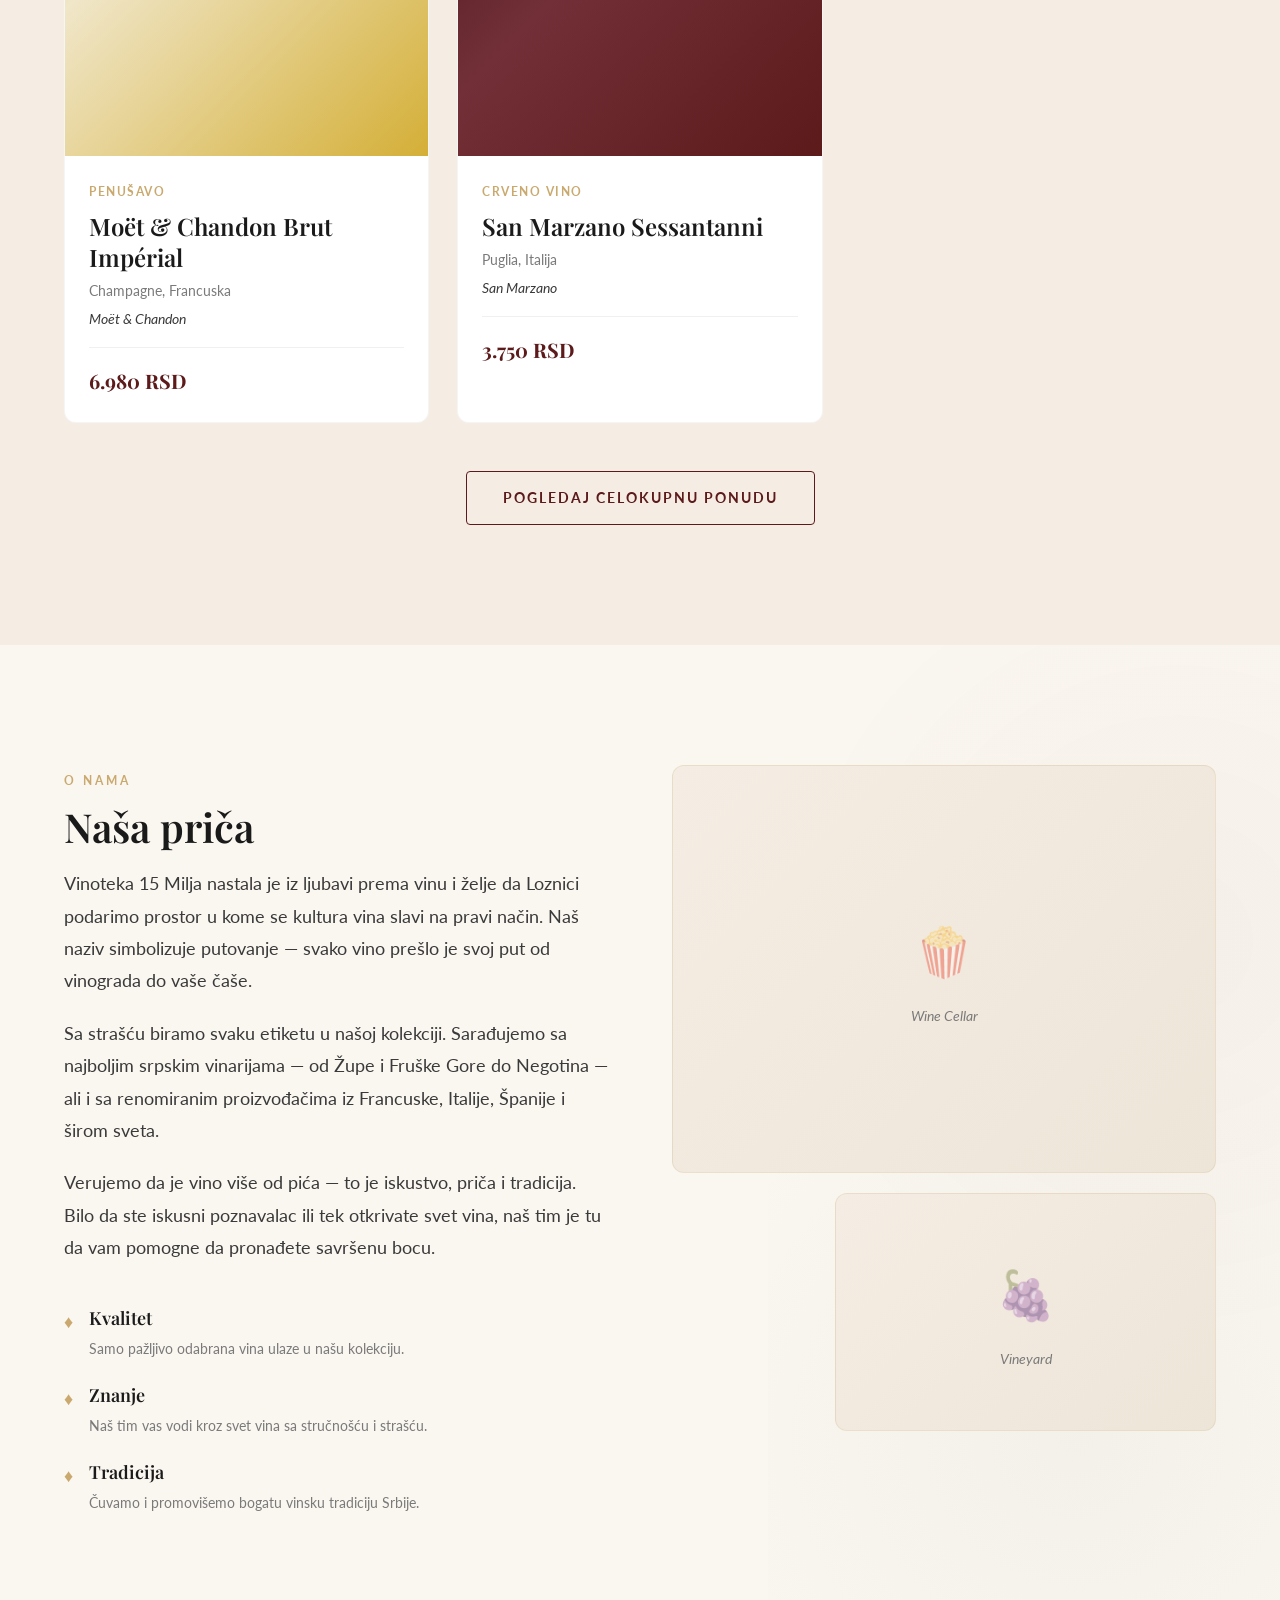
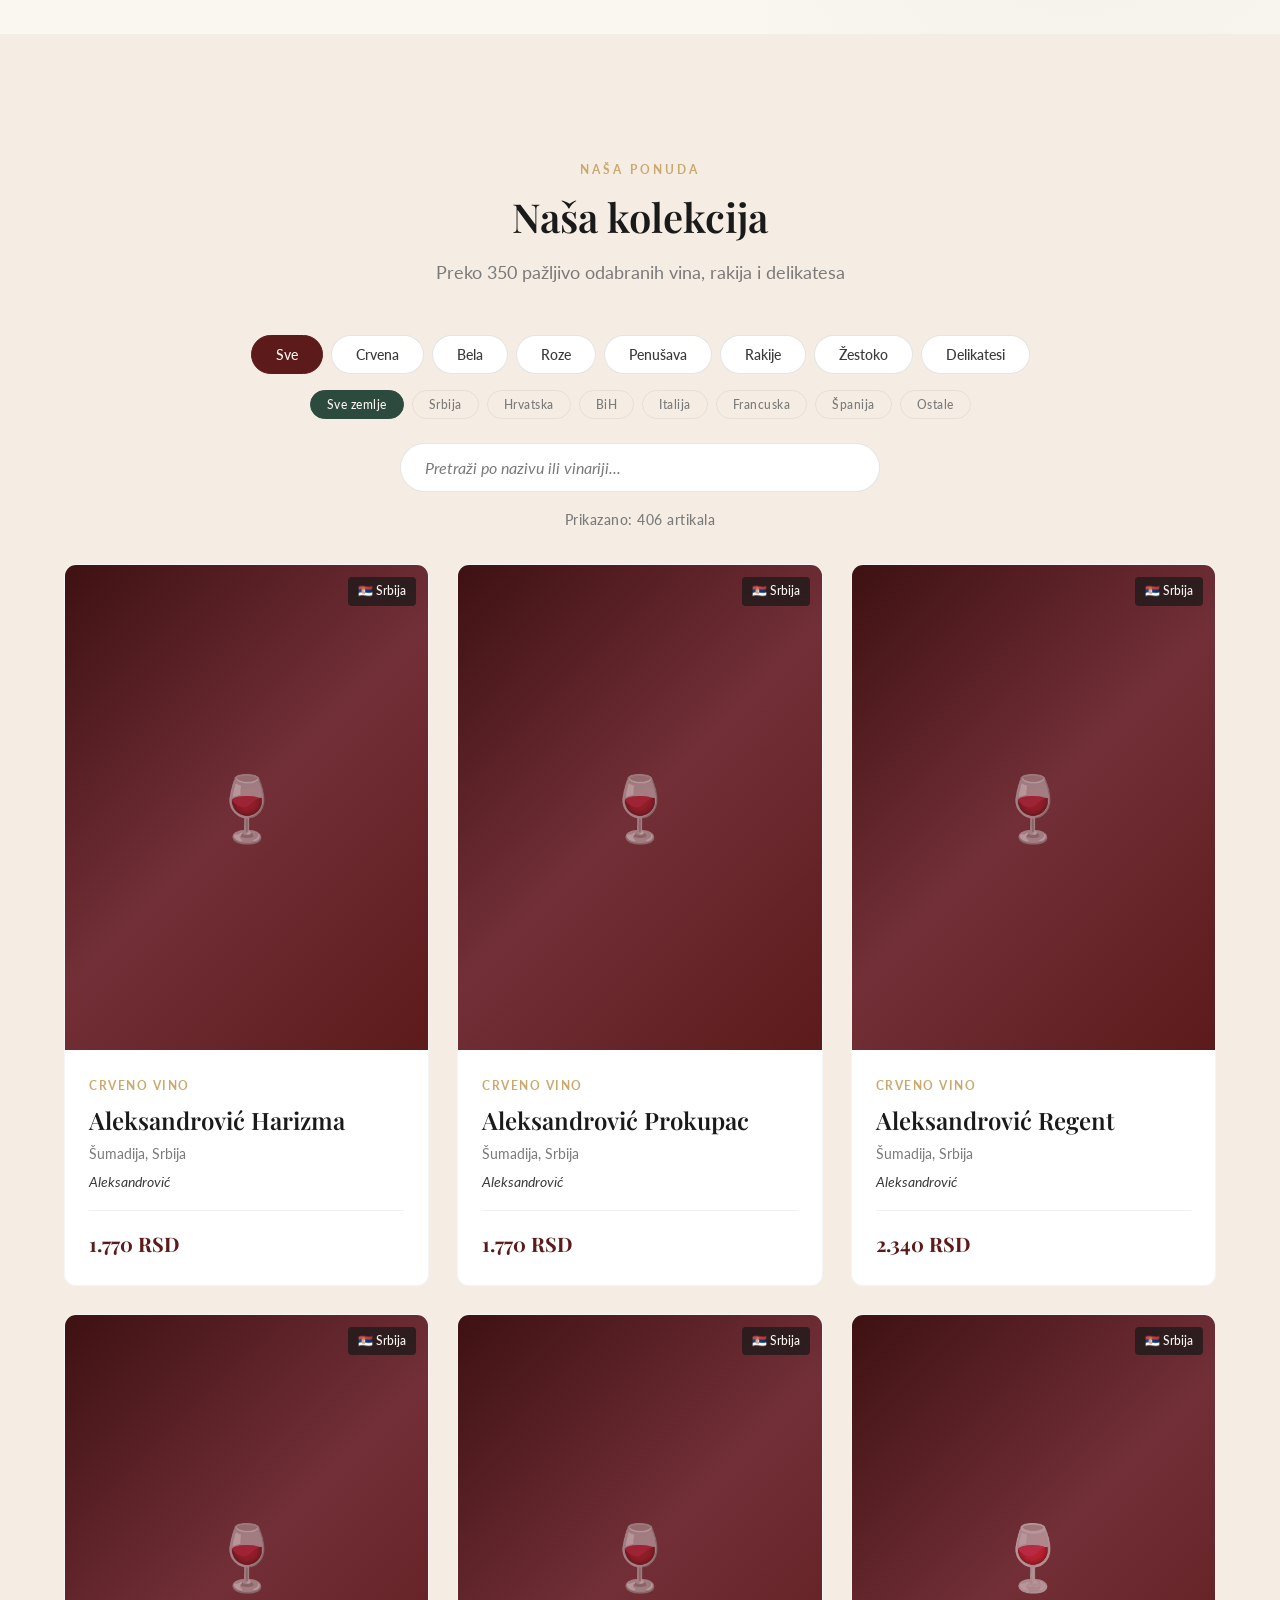
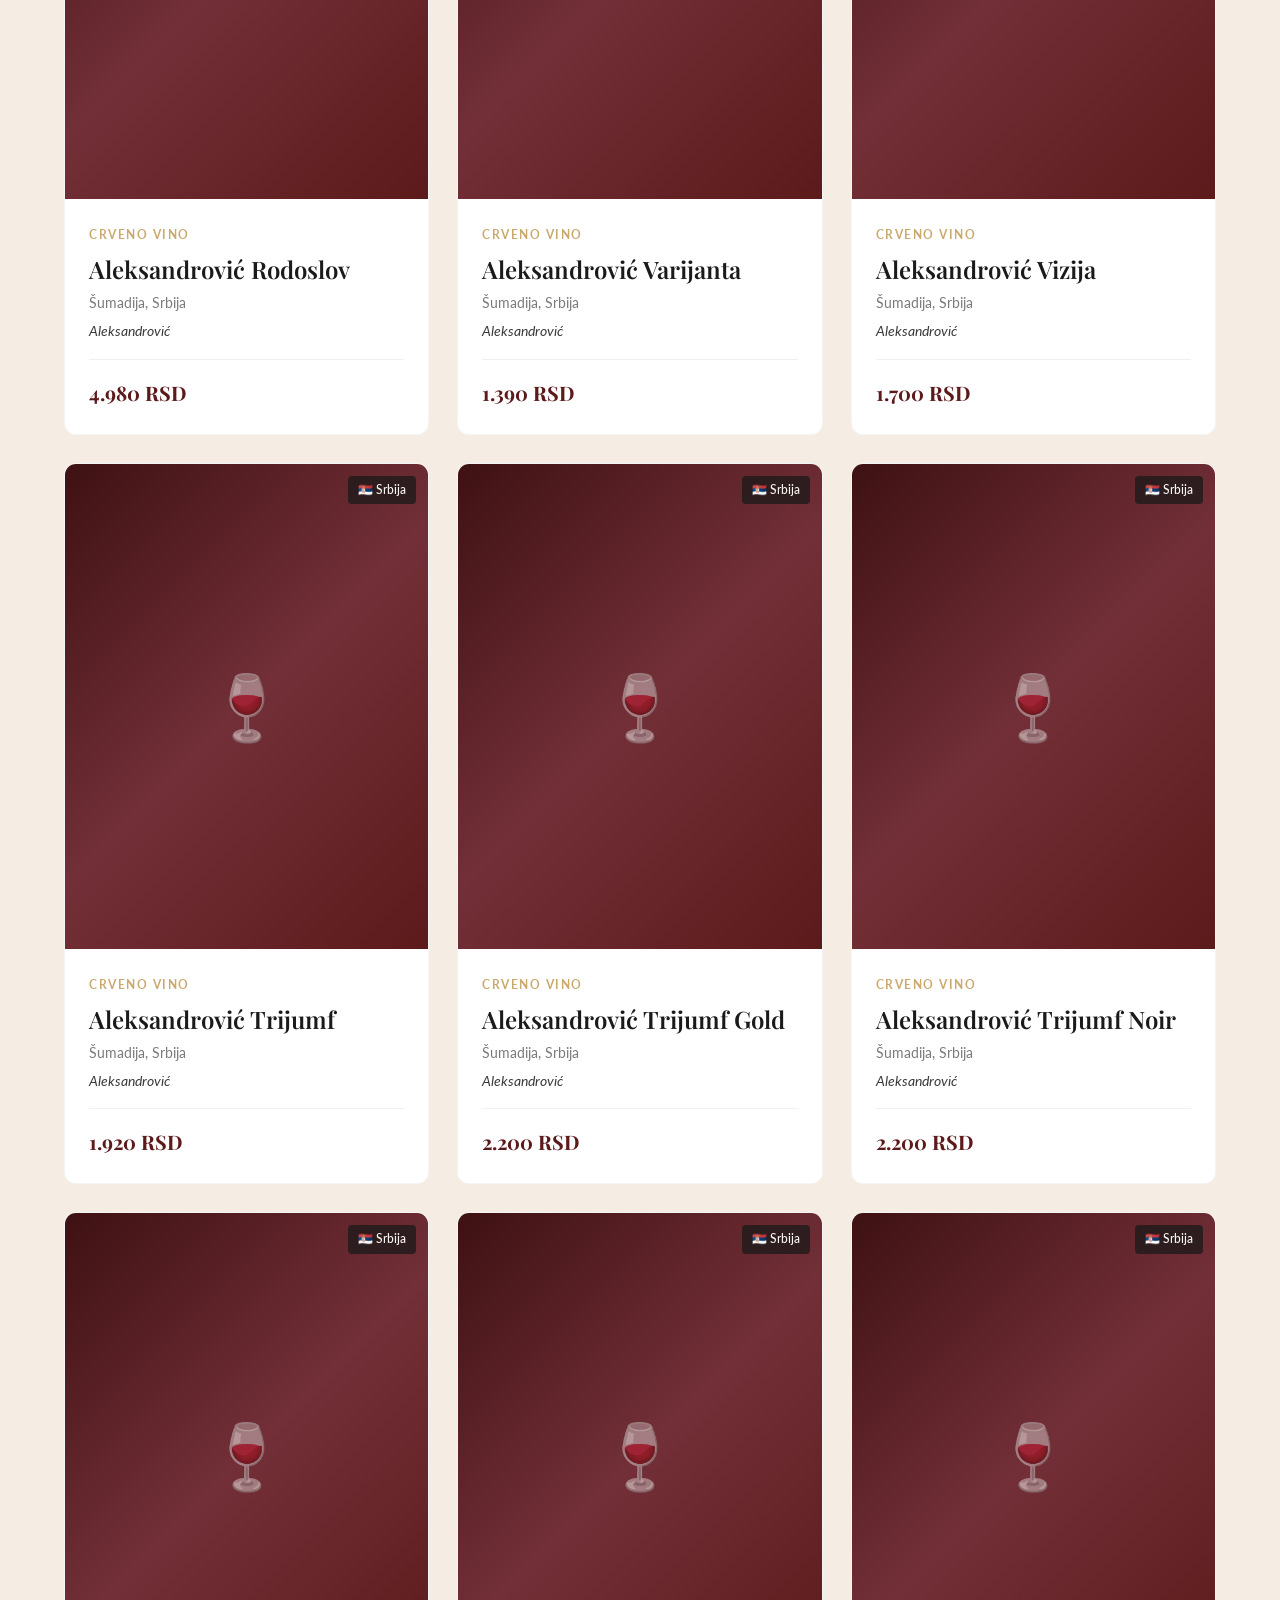
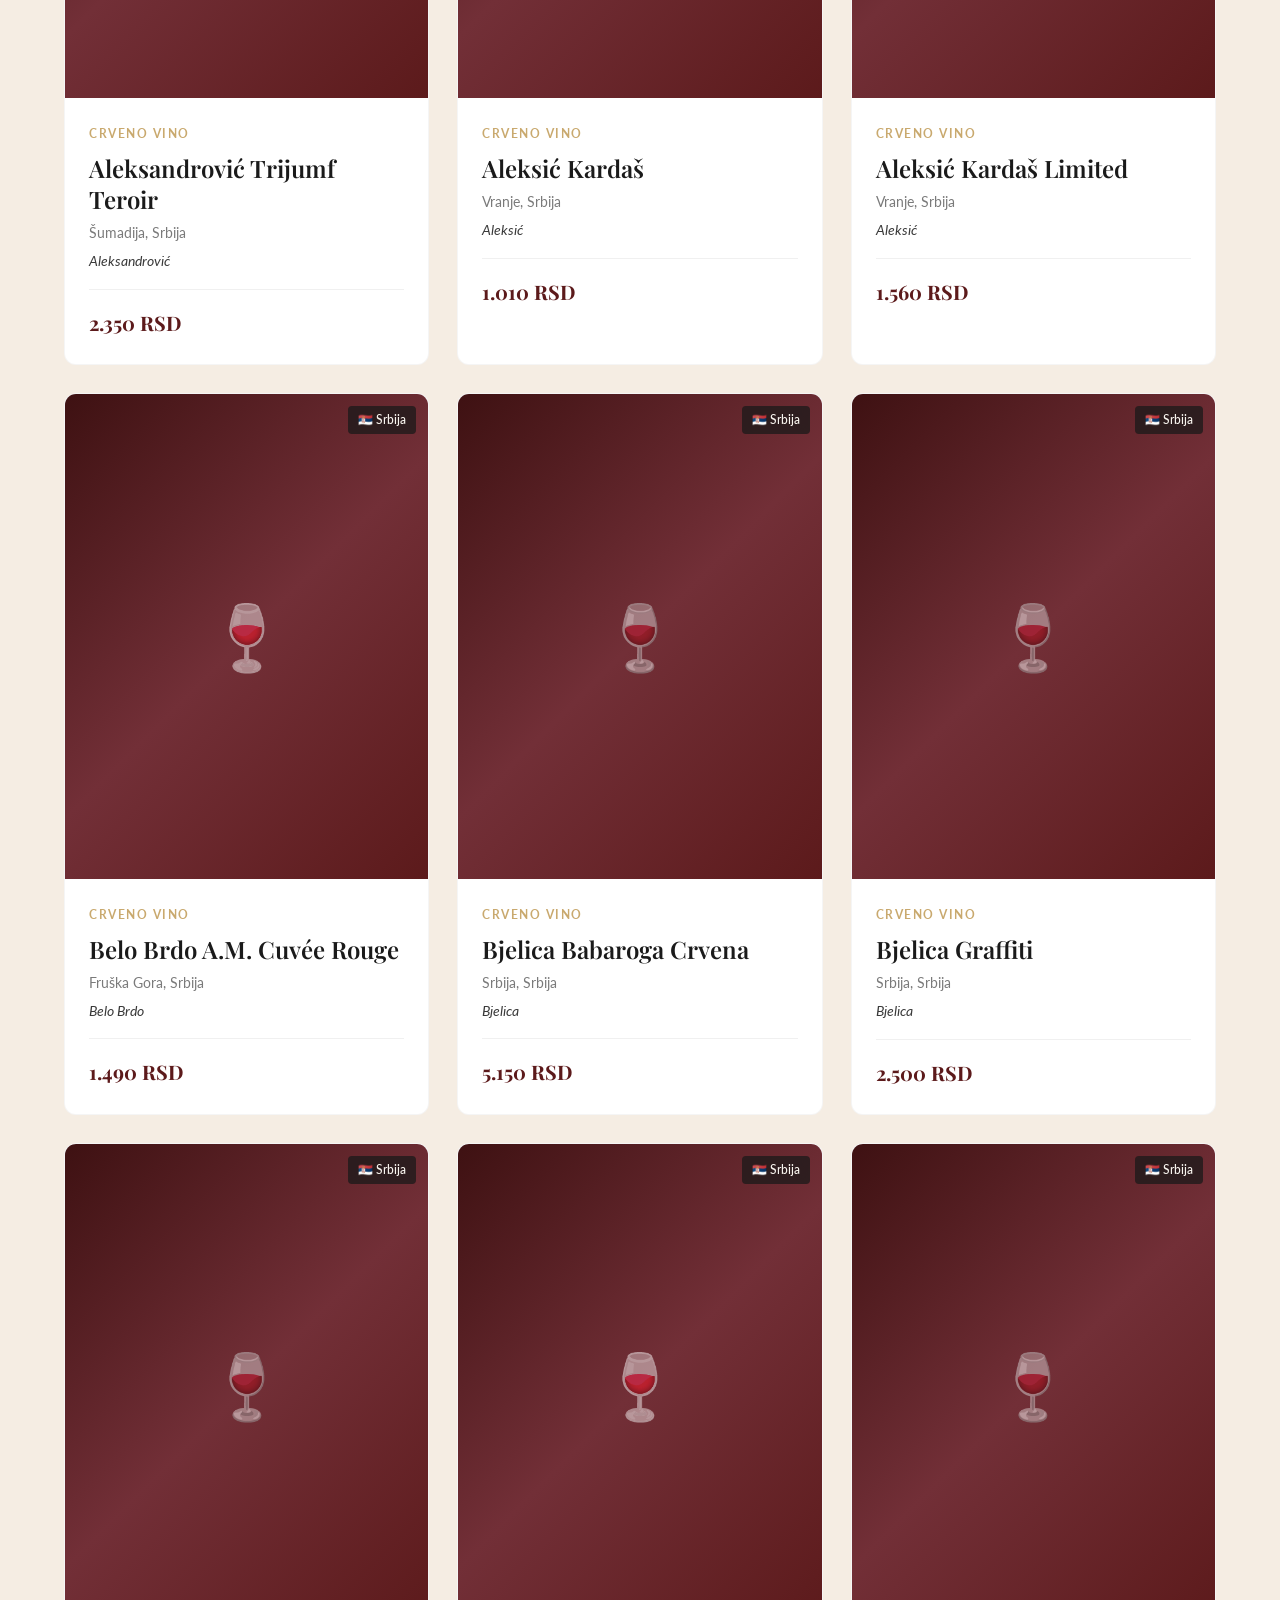
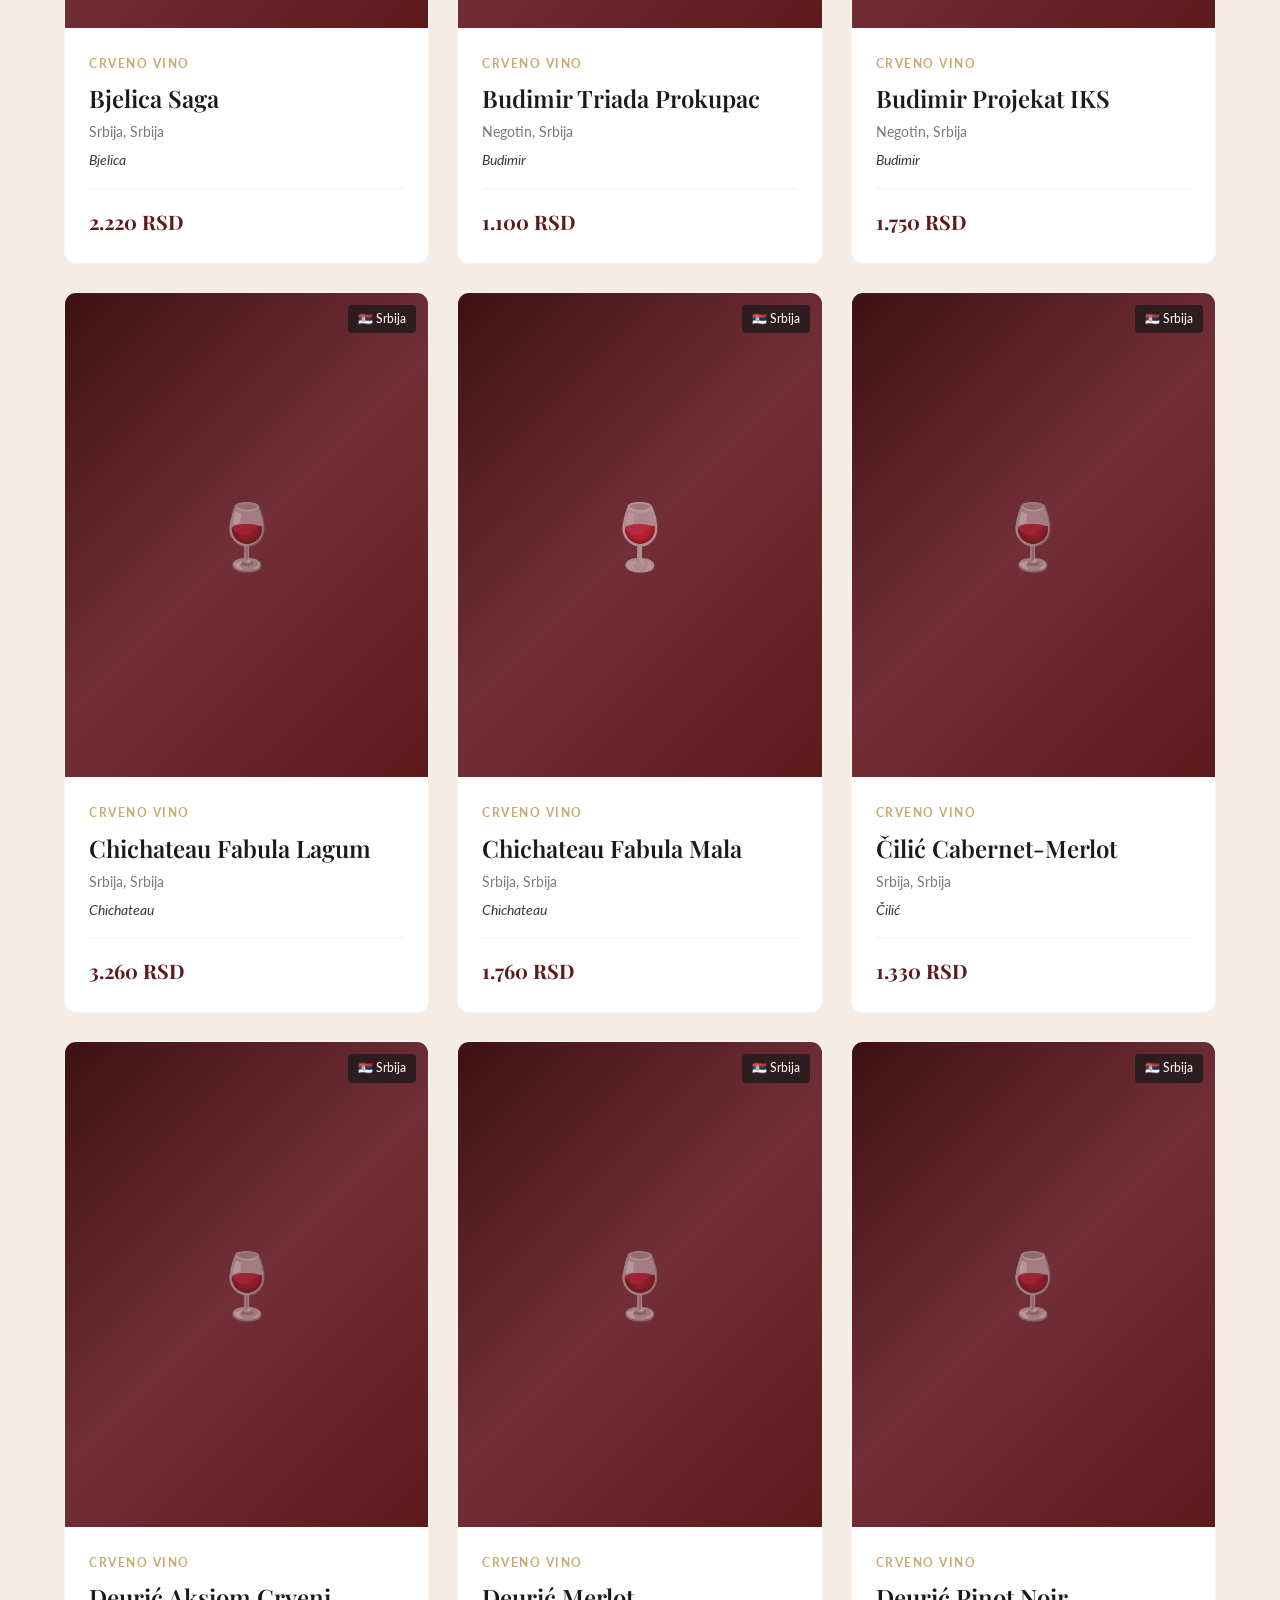
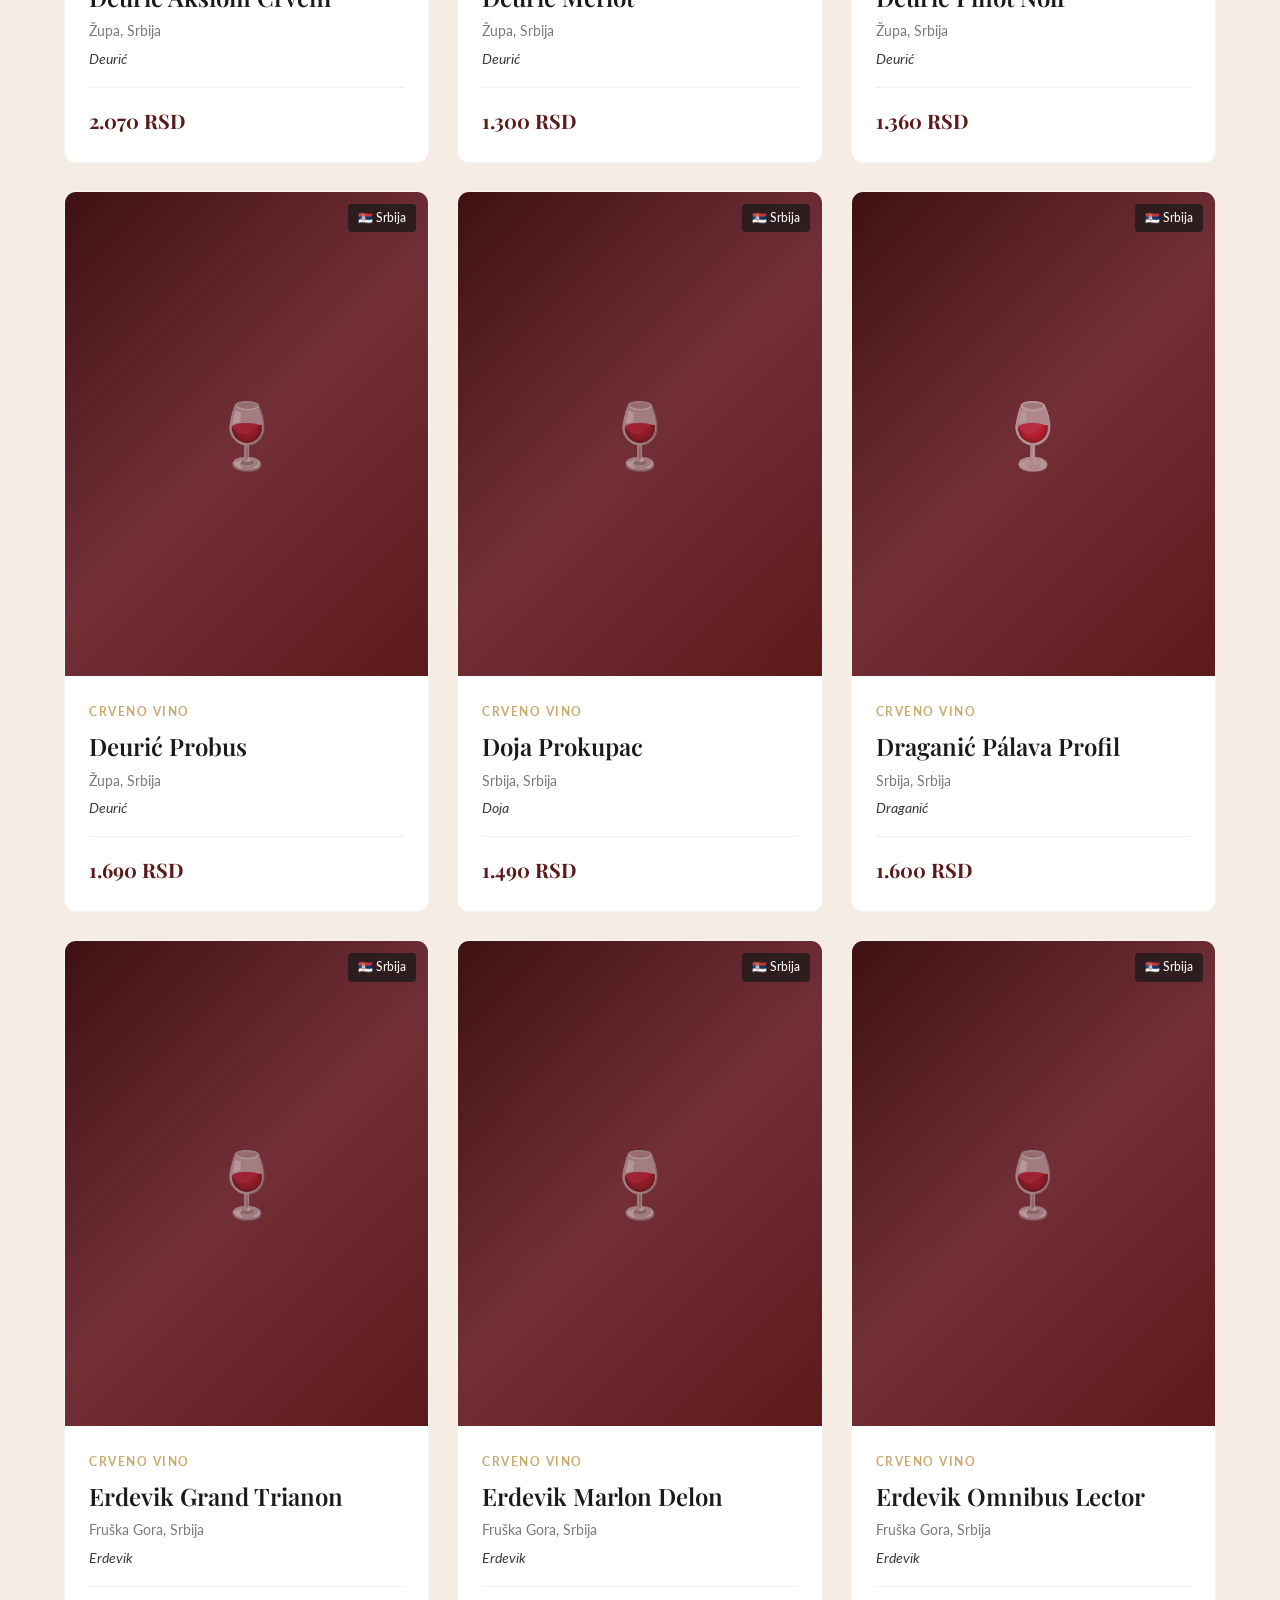
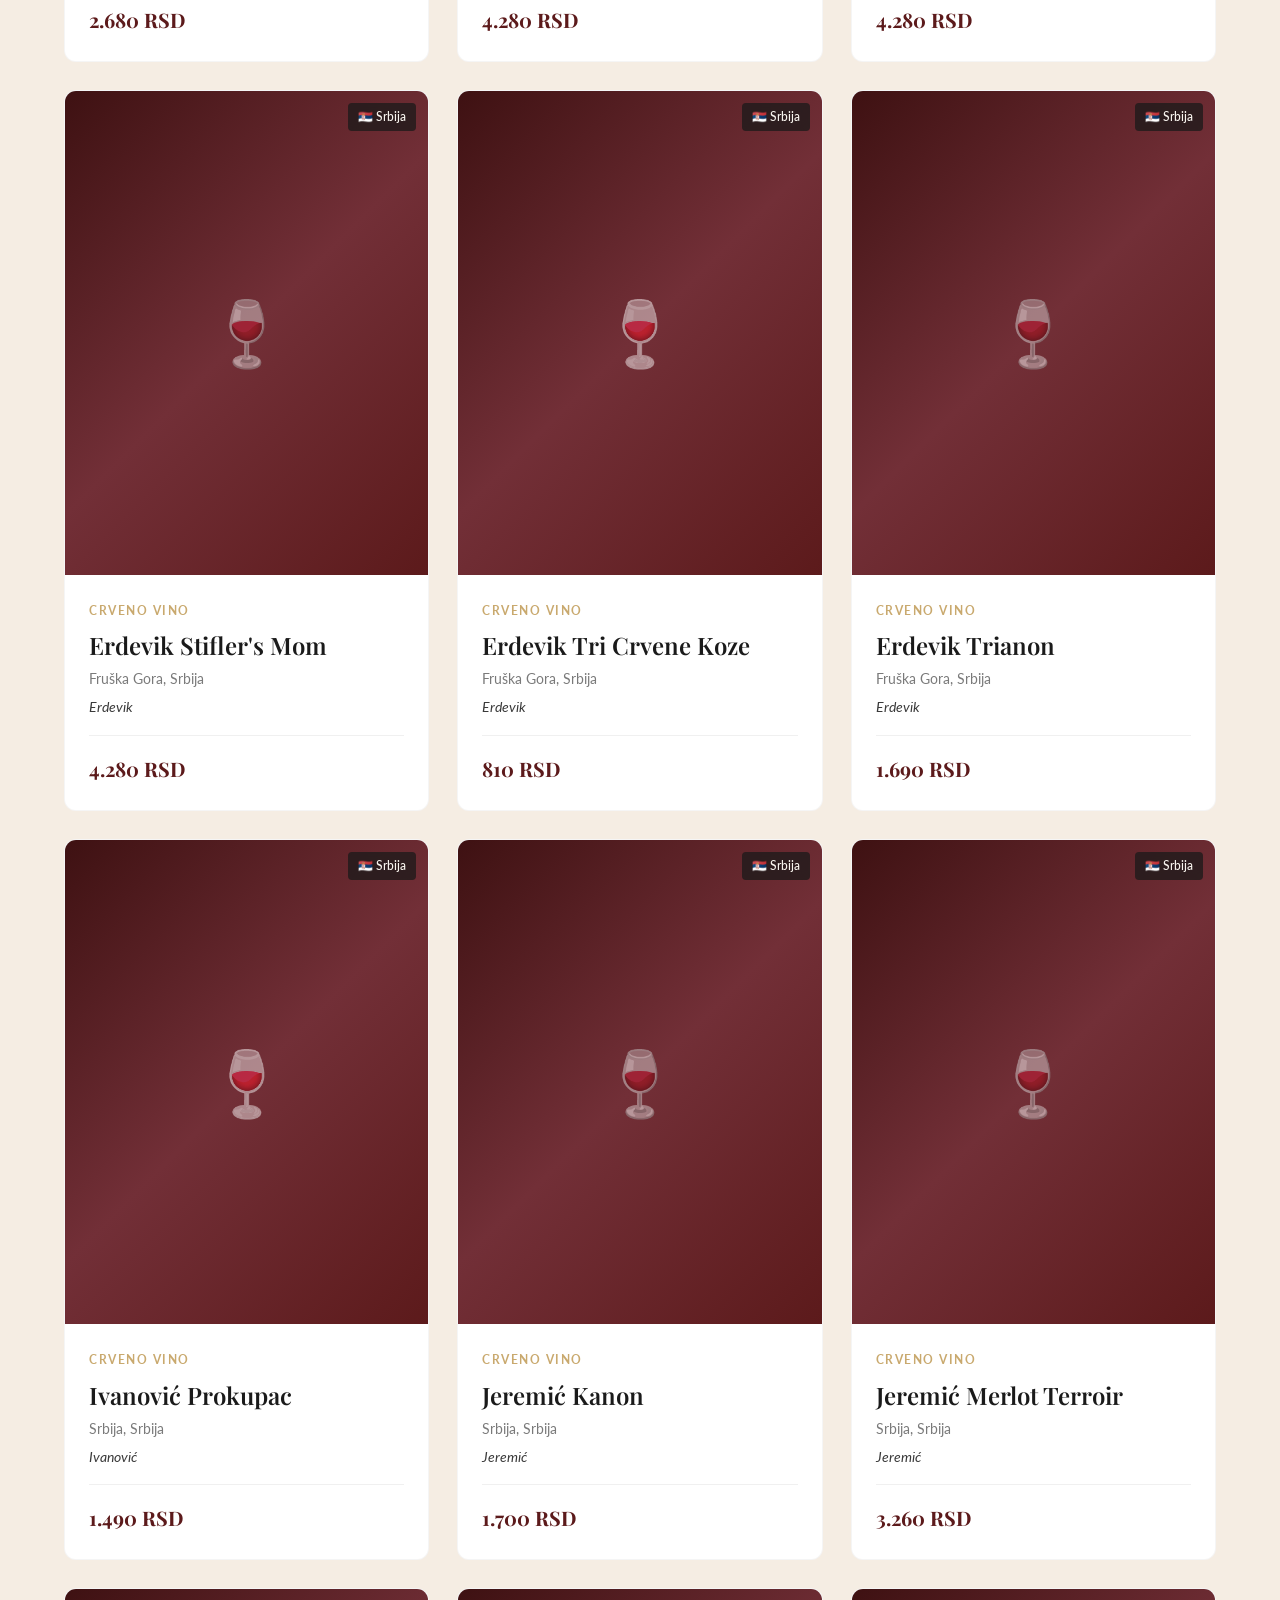
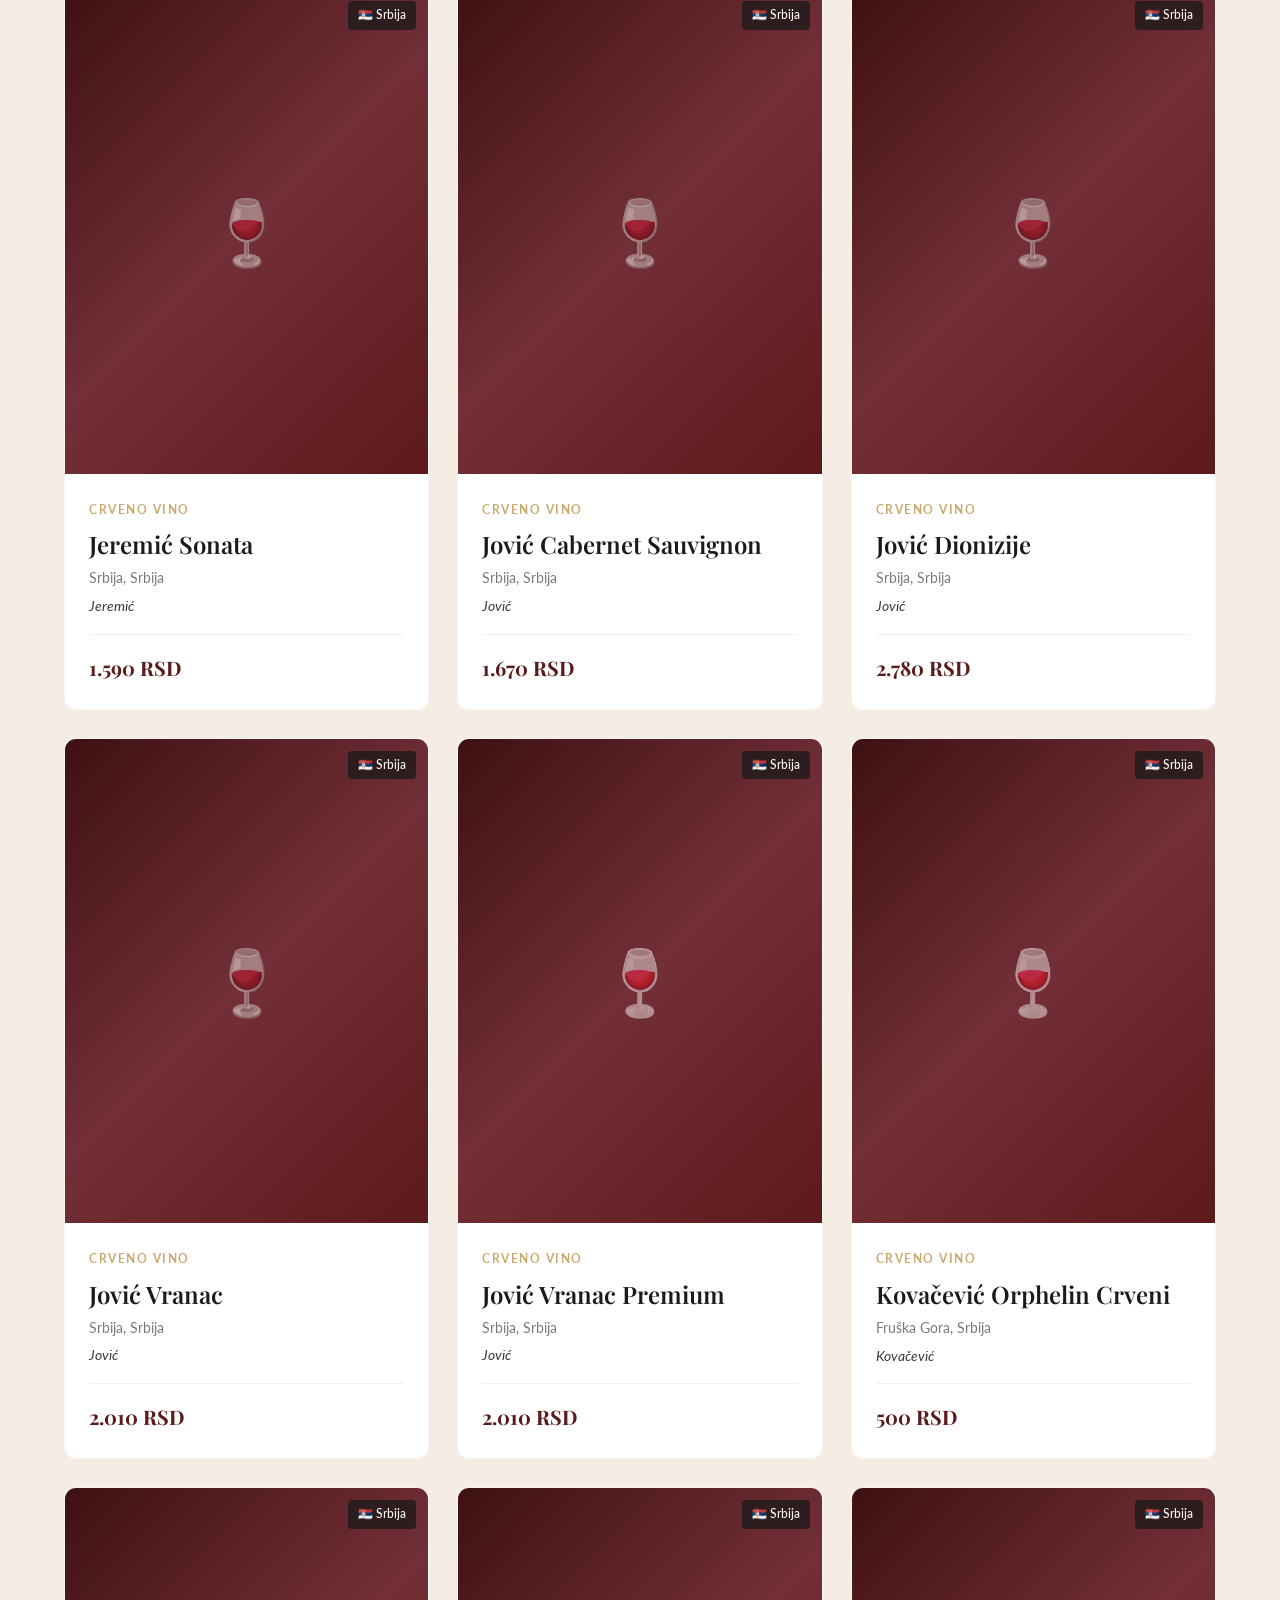
==== commit 31611e8d: "Lazy loading za vina, Docker podrška, dokumentacija - Lazy loading: kartice se učitavaju po 24 umest" ====
--- a/index.html
+++ b/index.html
@@ -21,7 +21,7 @@
        UNDER CONSTRUCTION OVERLAY
        Remove this entire block when the site is ready
        ============================================ -->
-  <div class="under-construction" id="under-construction">
+  <!-- <div class="under-construction" id="under-construction">
     <div class="uc-content">
       <img src="images/logo/logo2.png" alt="Vinoteka 15 Milja" class="uc-logo-img">
       <div class="uc-brand">
@@ -37,7 +37,7 @@
         <p>Žikice Jovanovića 9, Loznica</p>
       </div>
     </div>
-  </div>
+  </div> -->
 
   <!-- ============================================
        AGE VERIFICATION MODAL (18+)
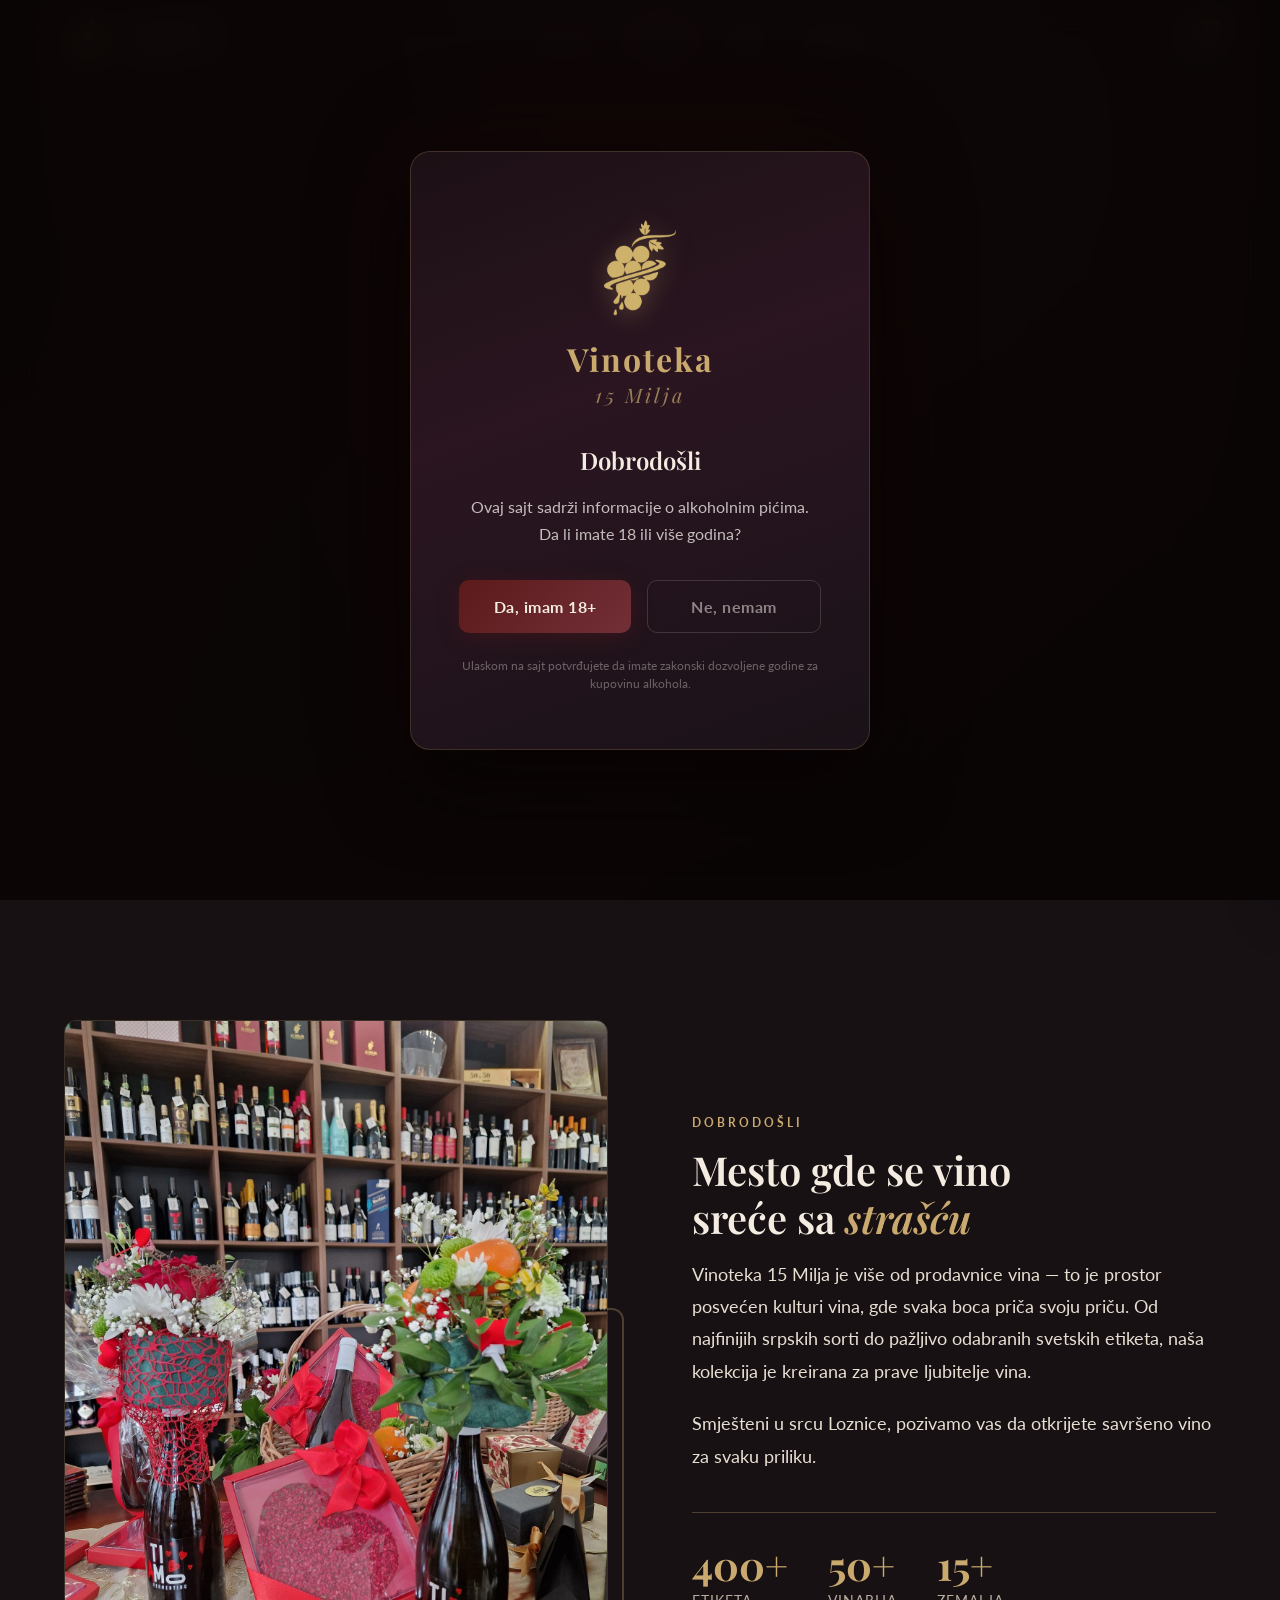
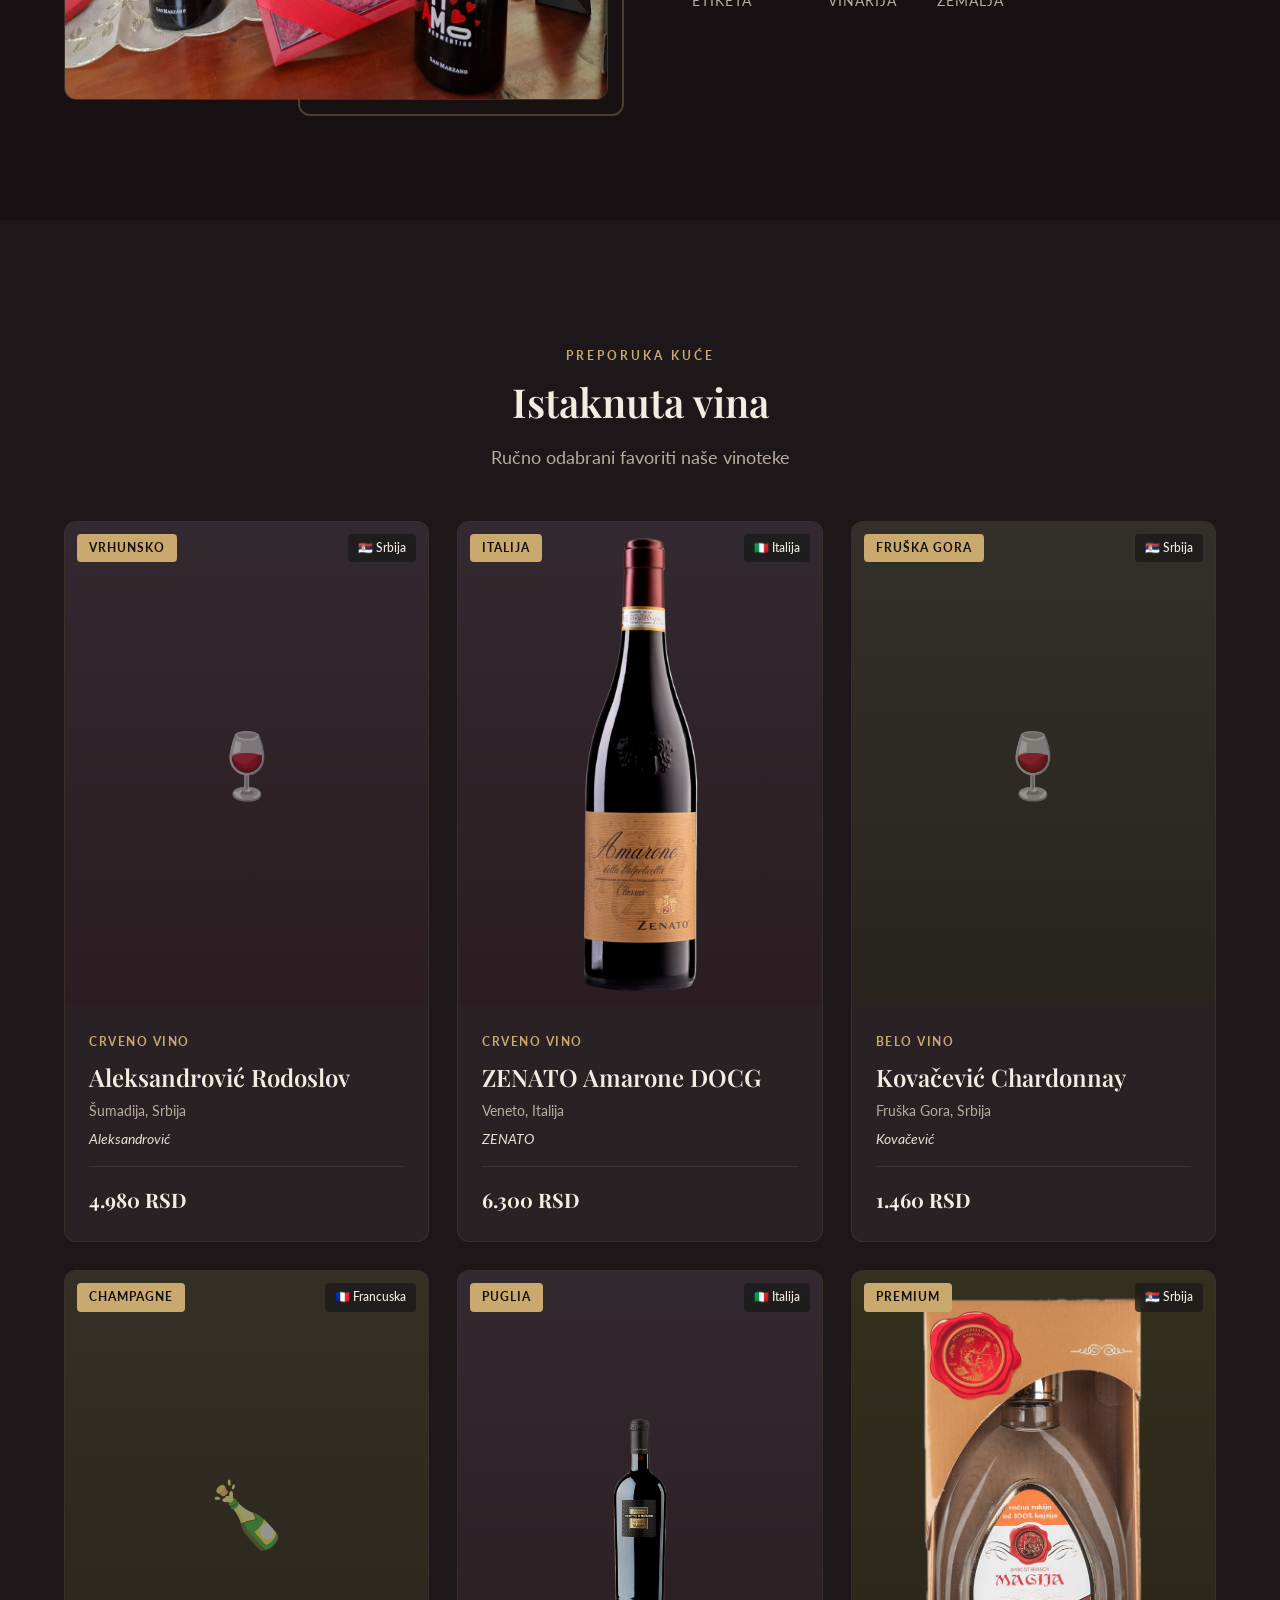
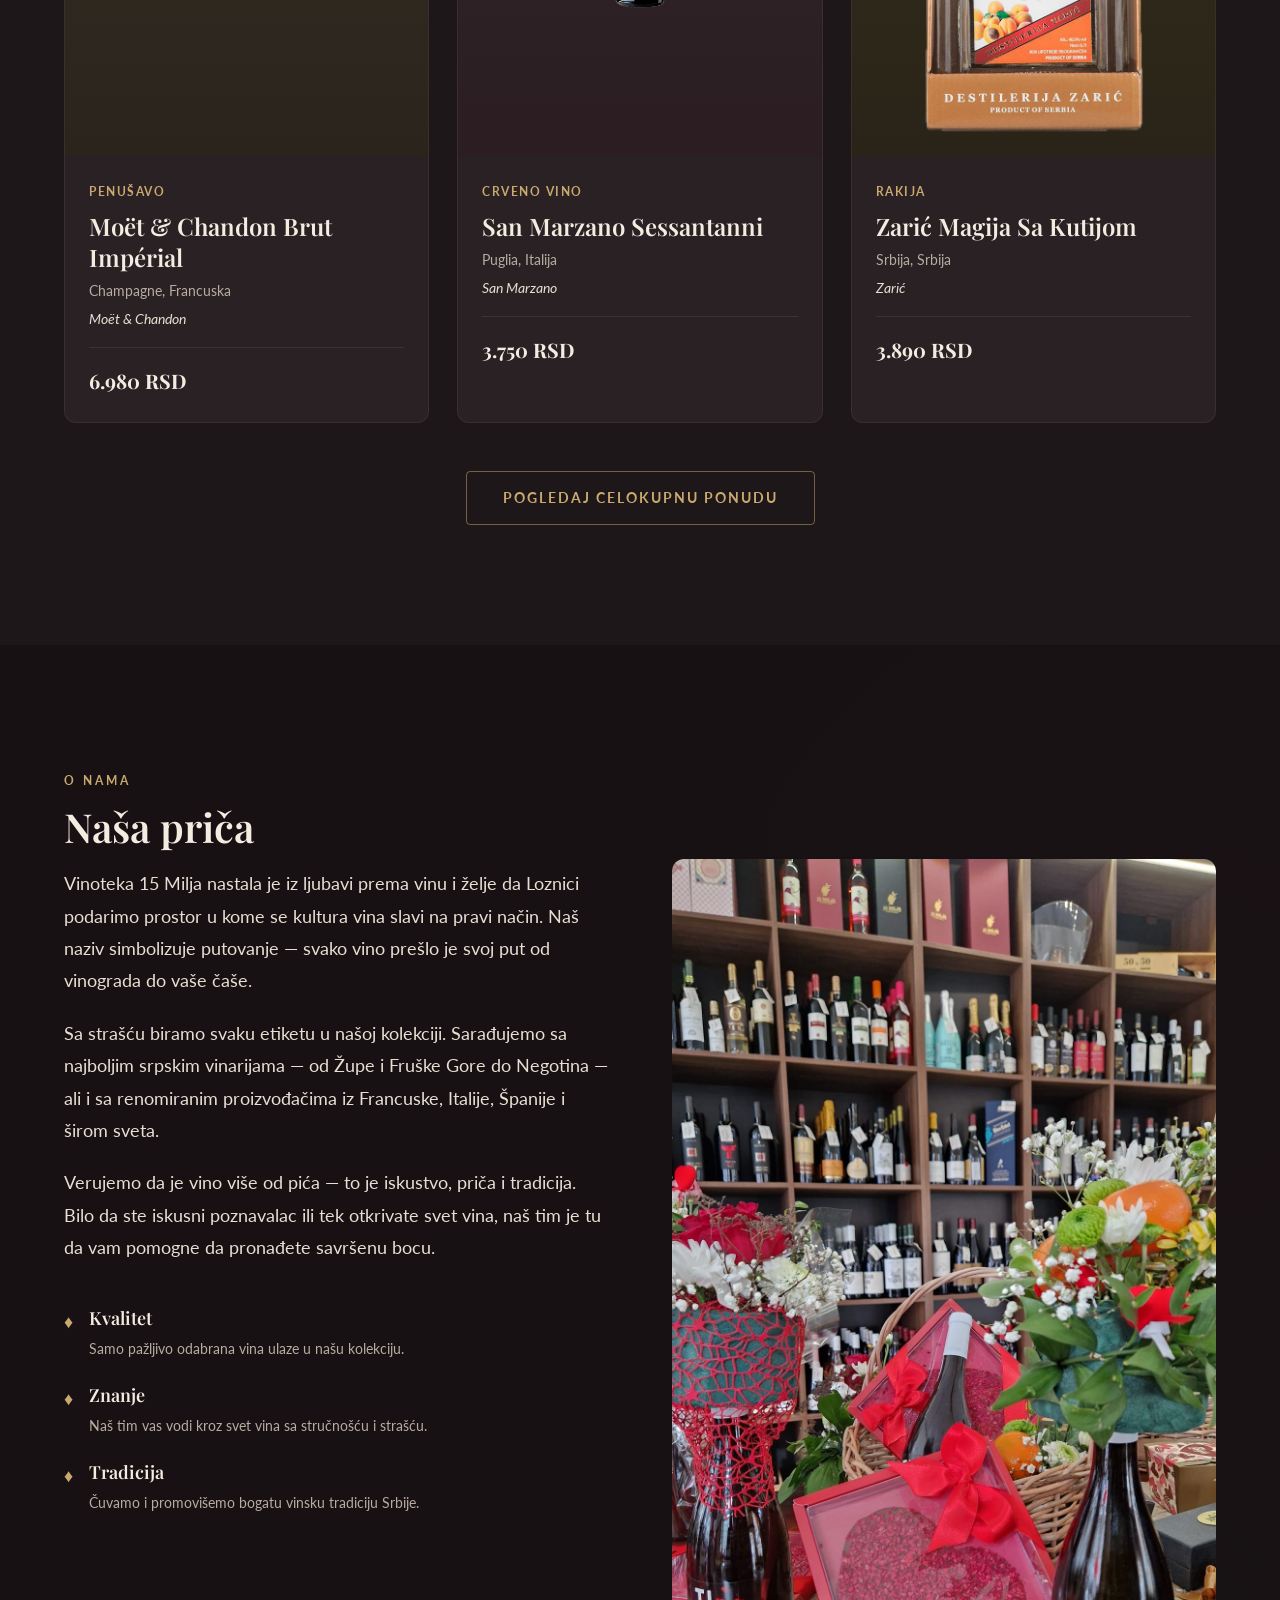
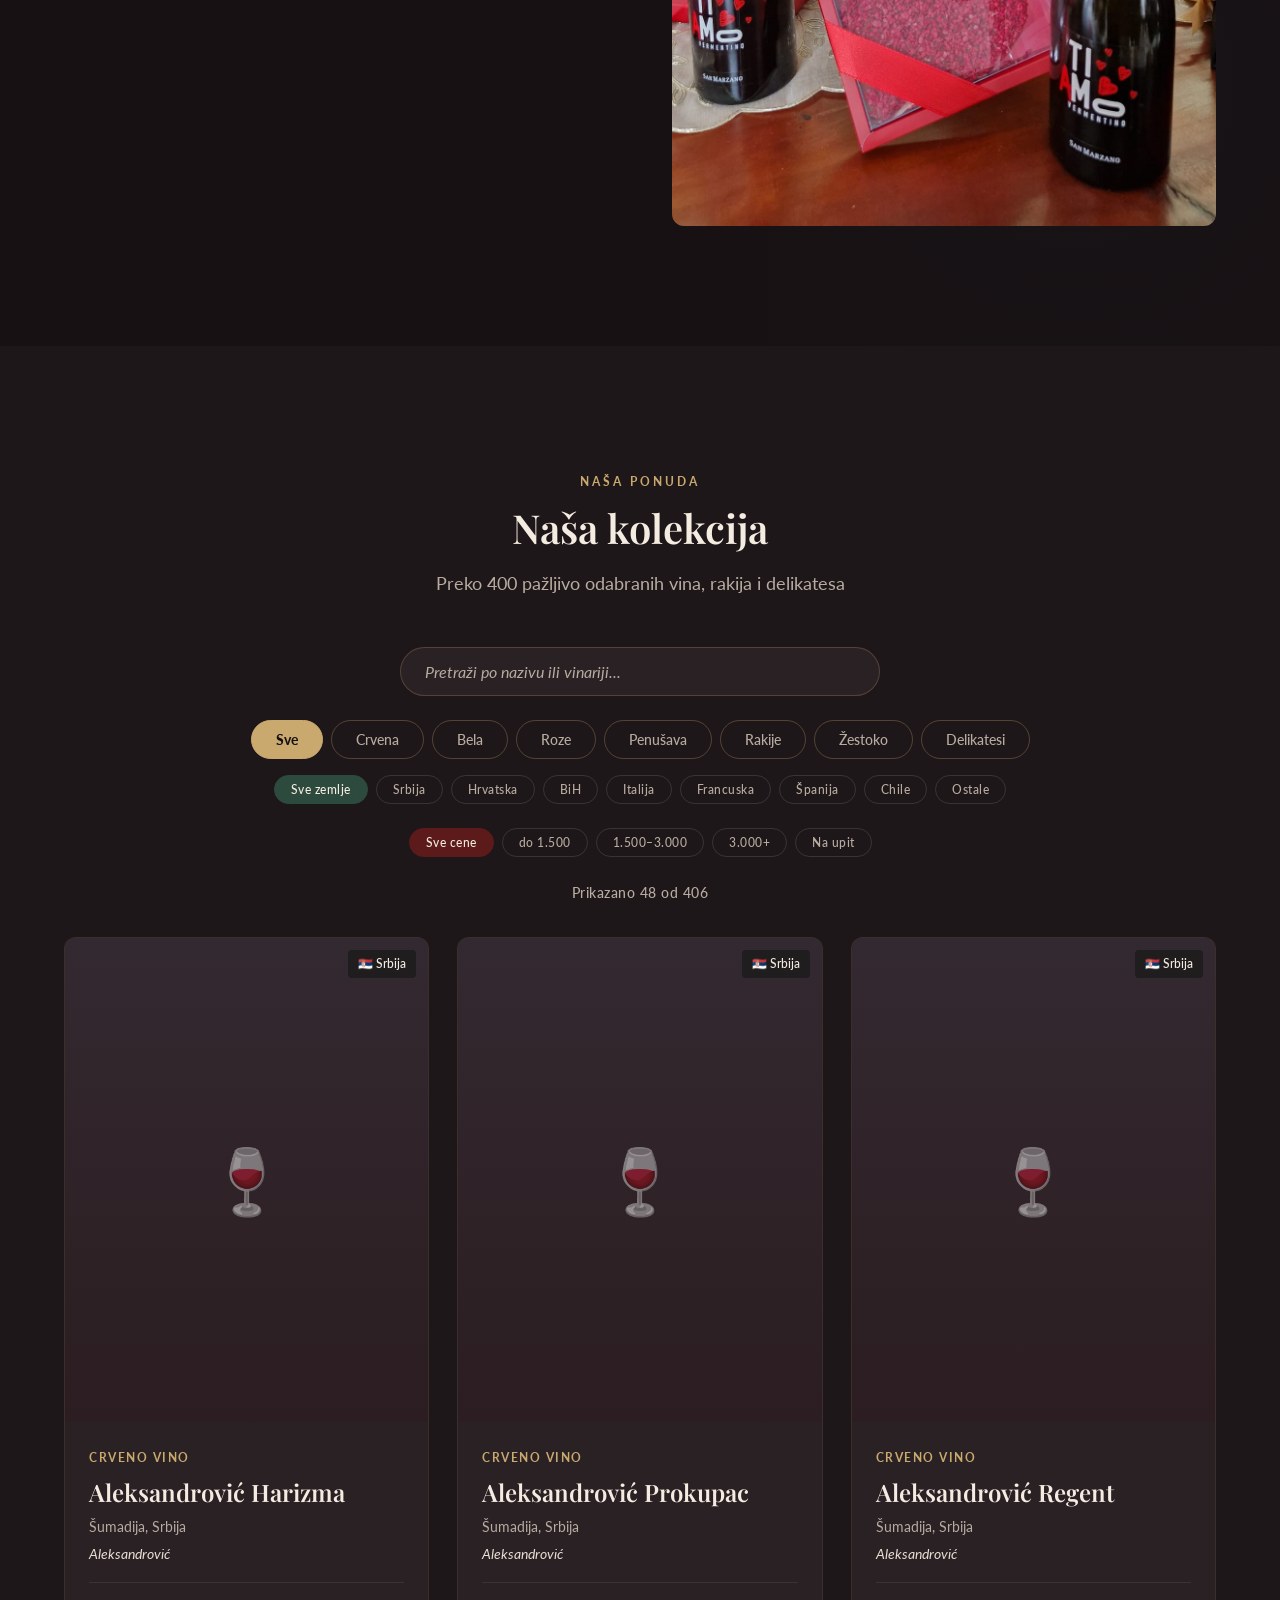
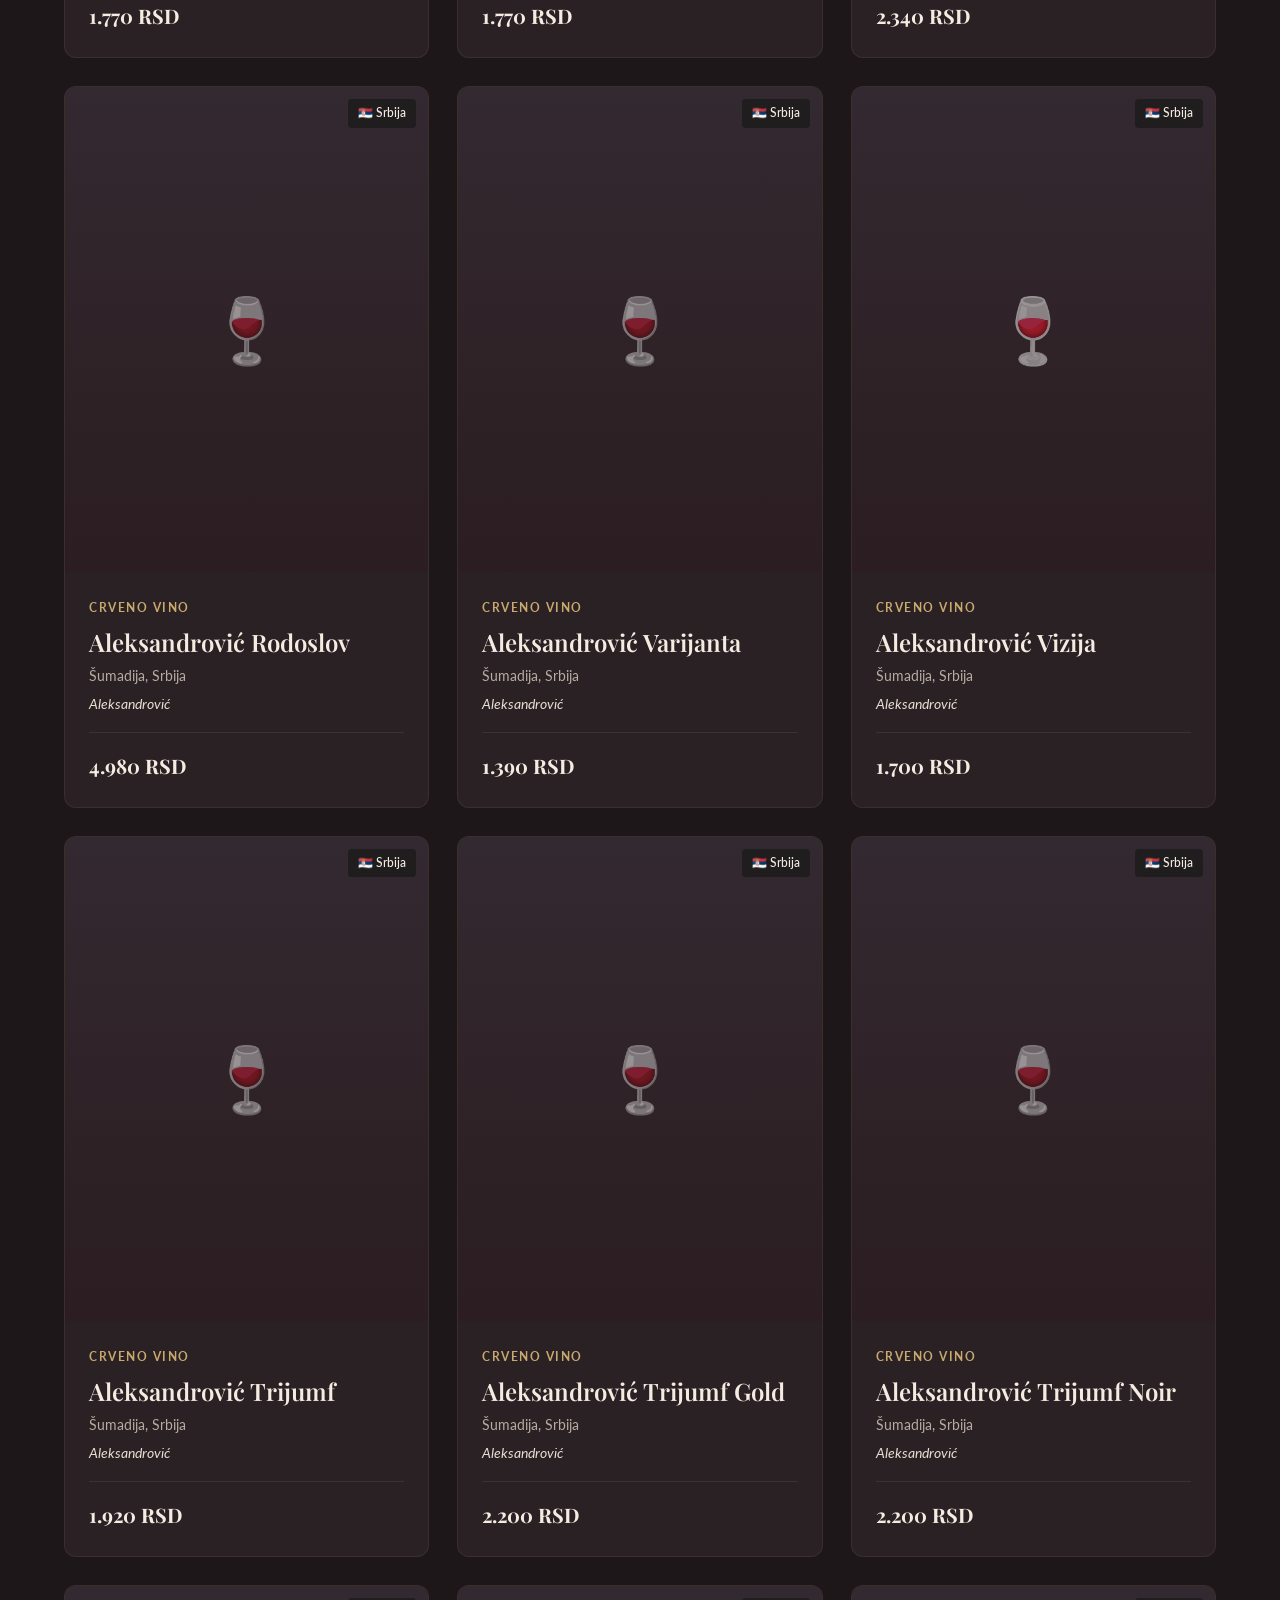
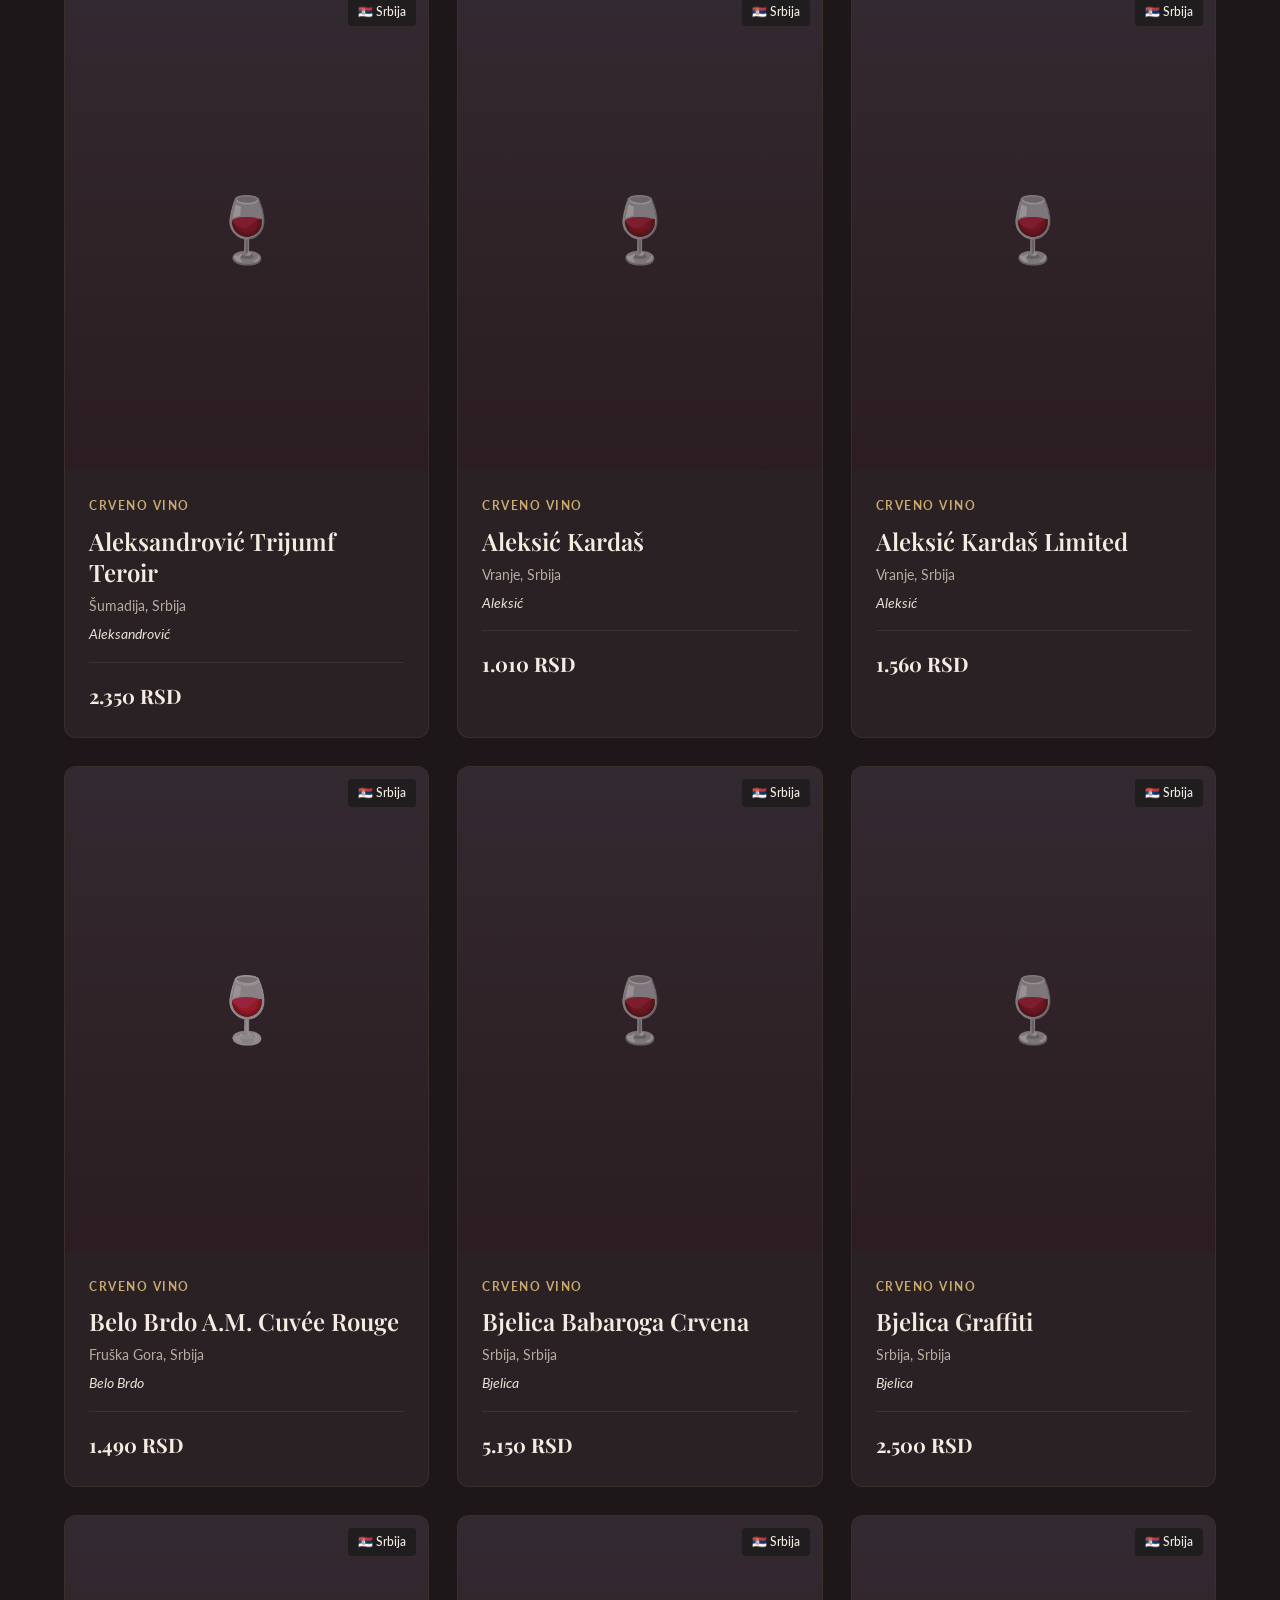
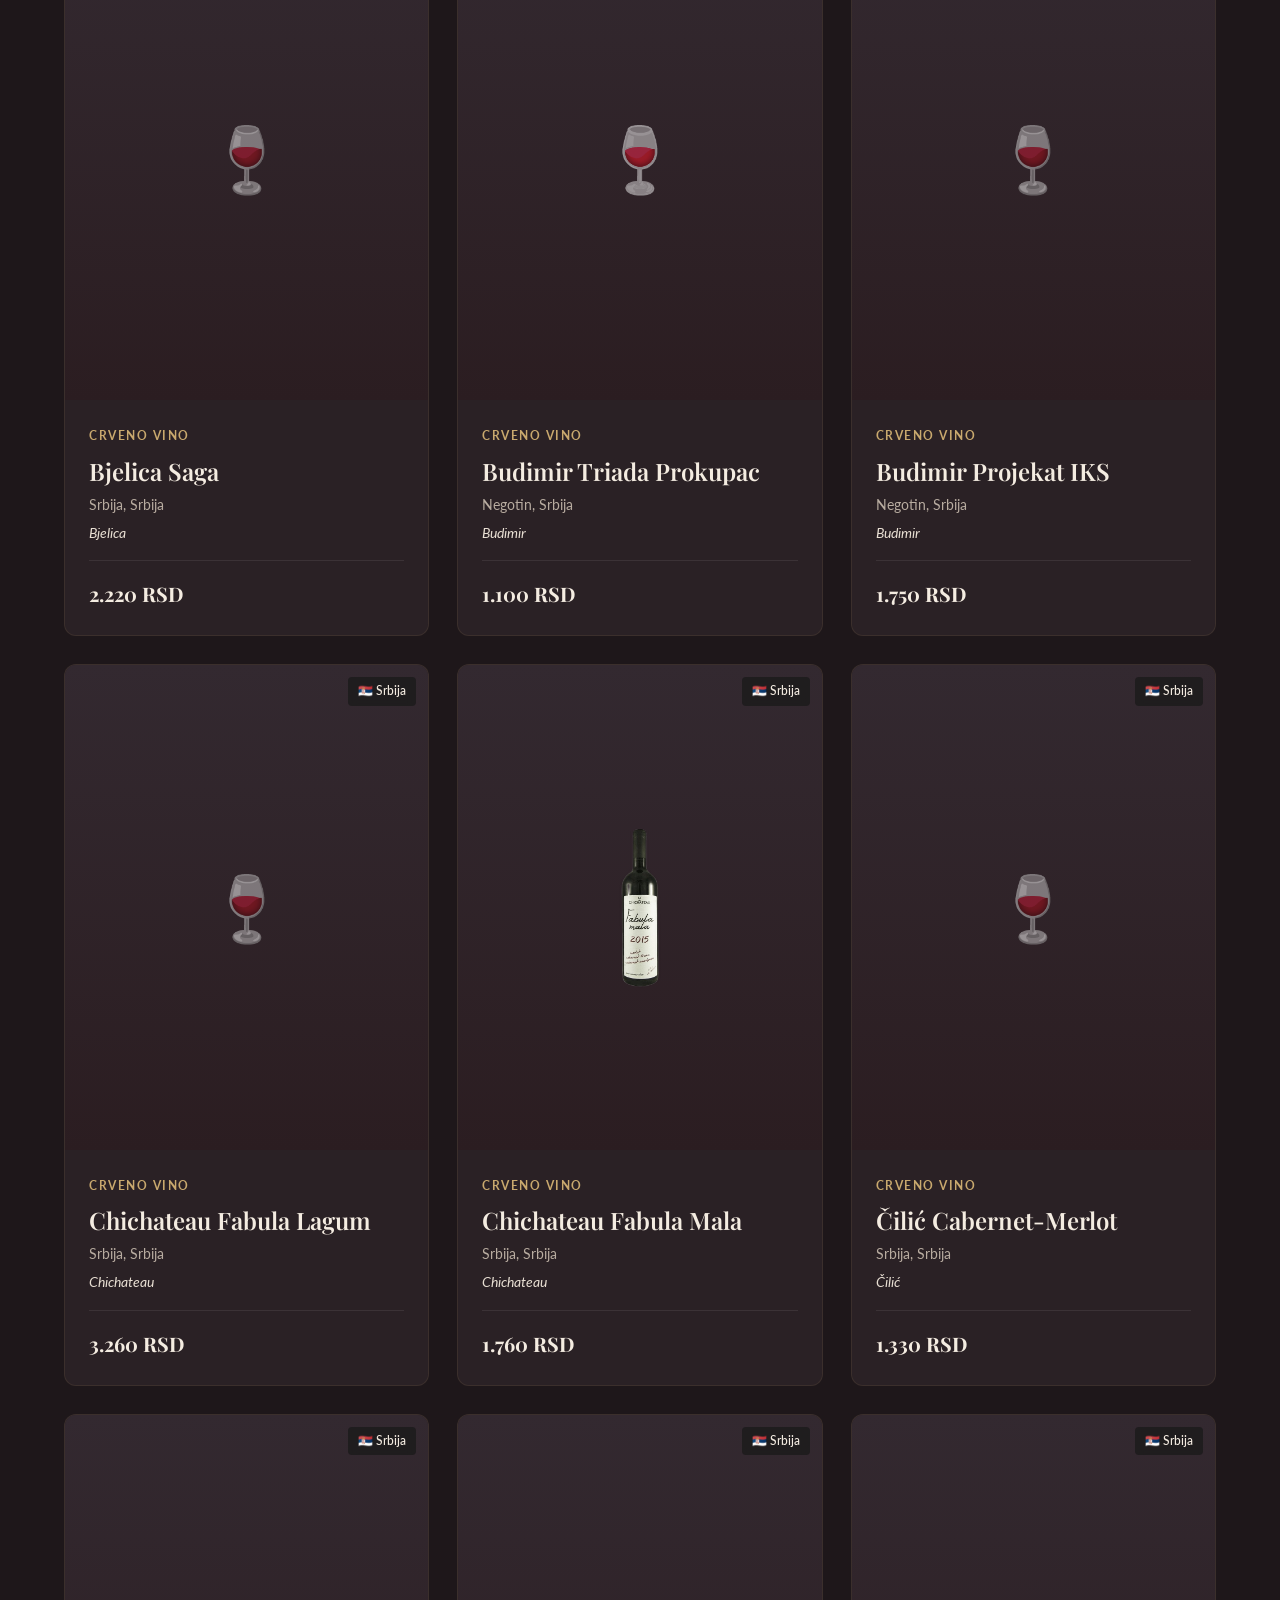
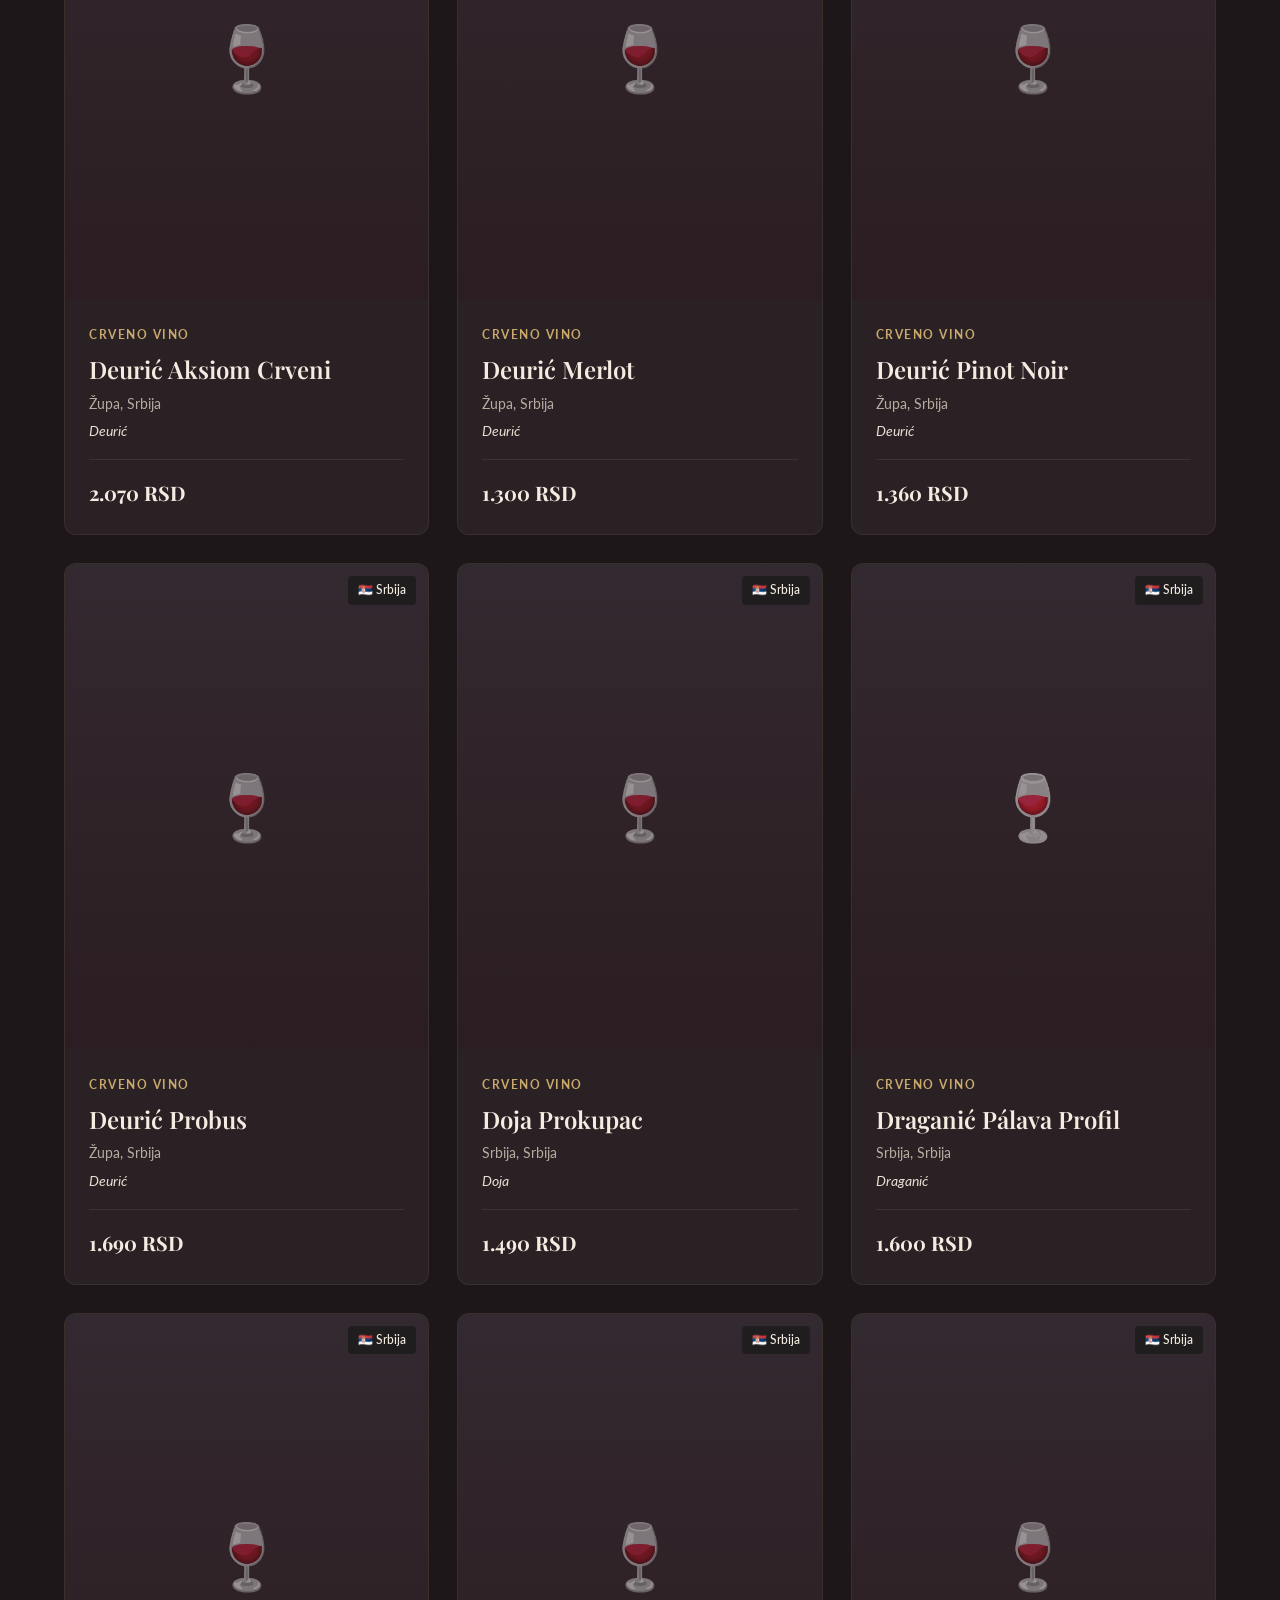
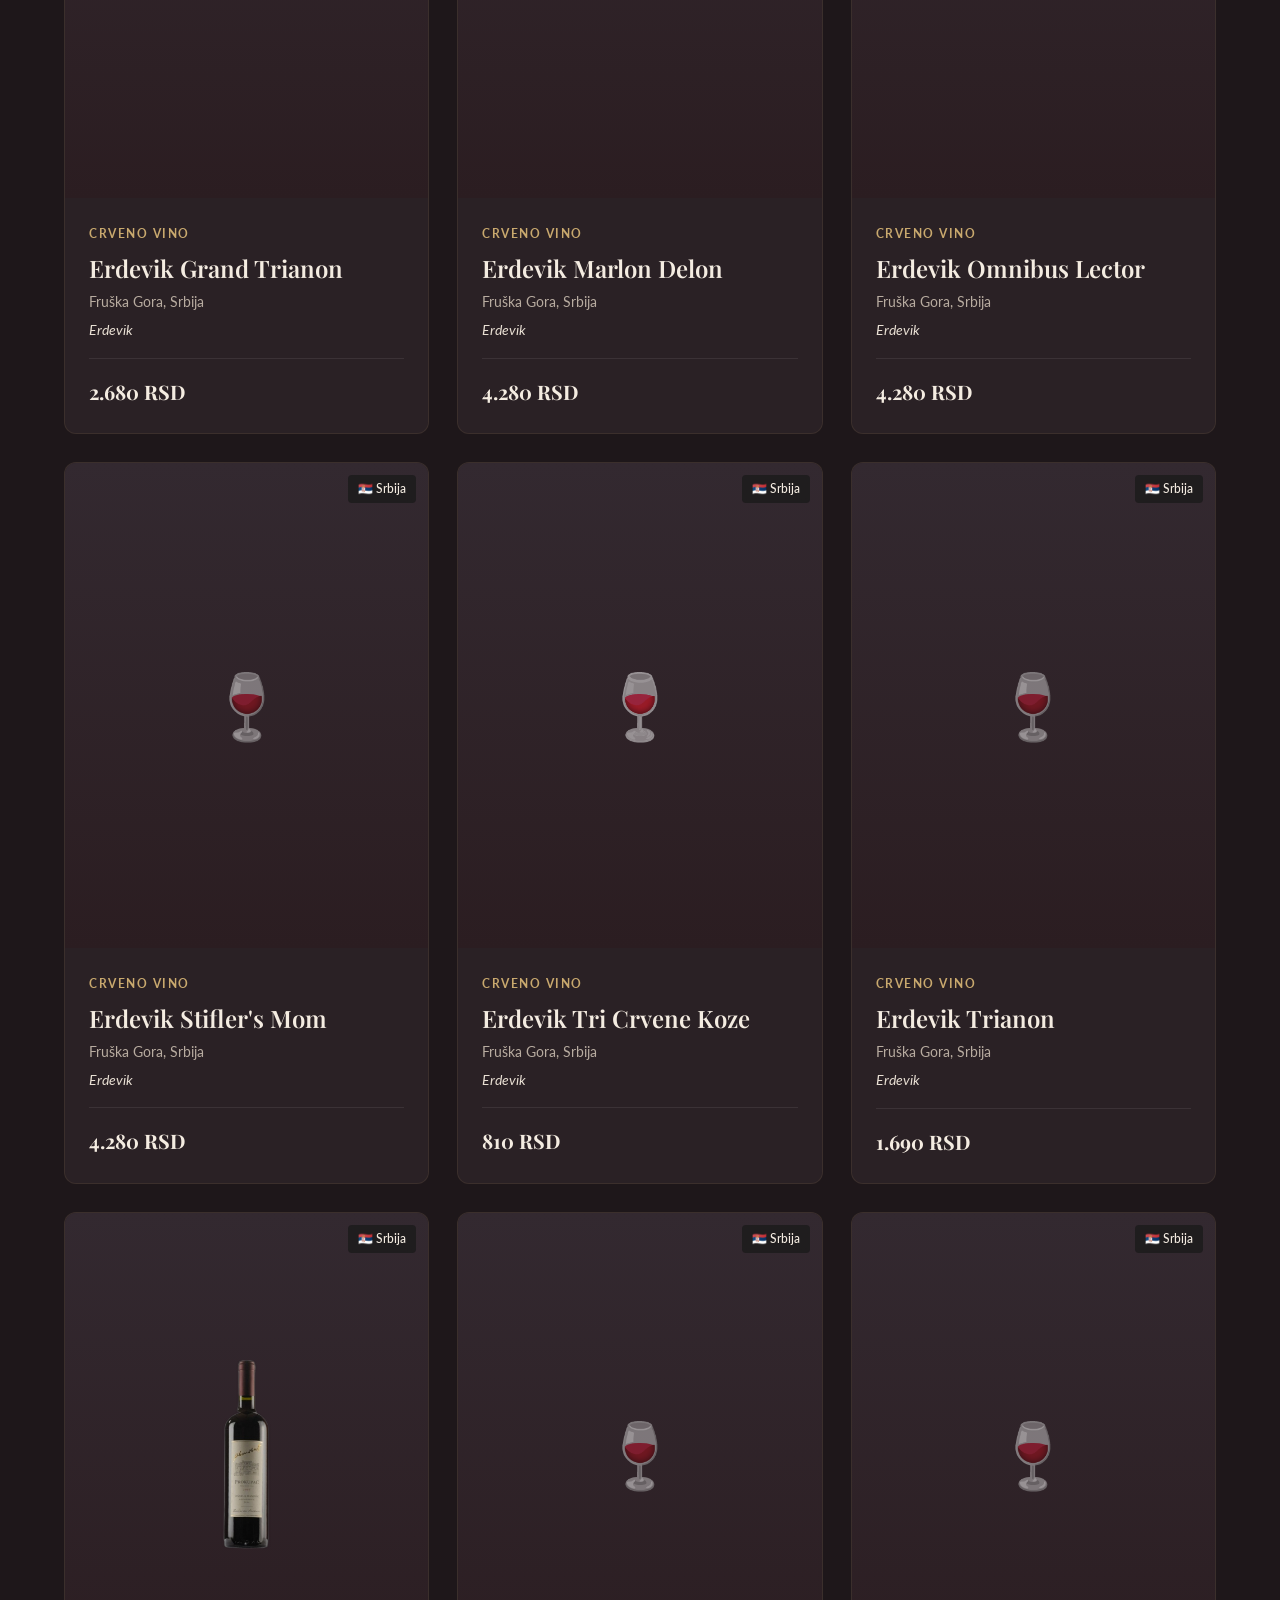
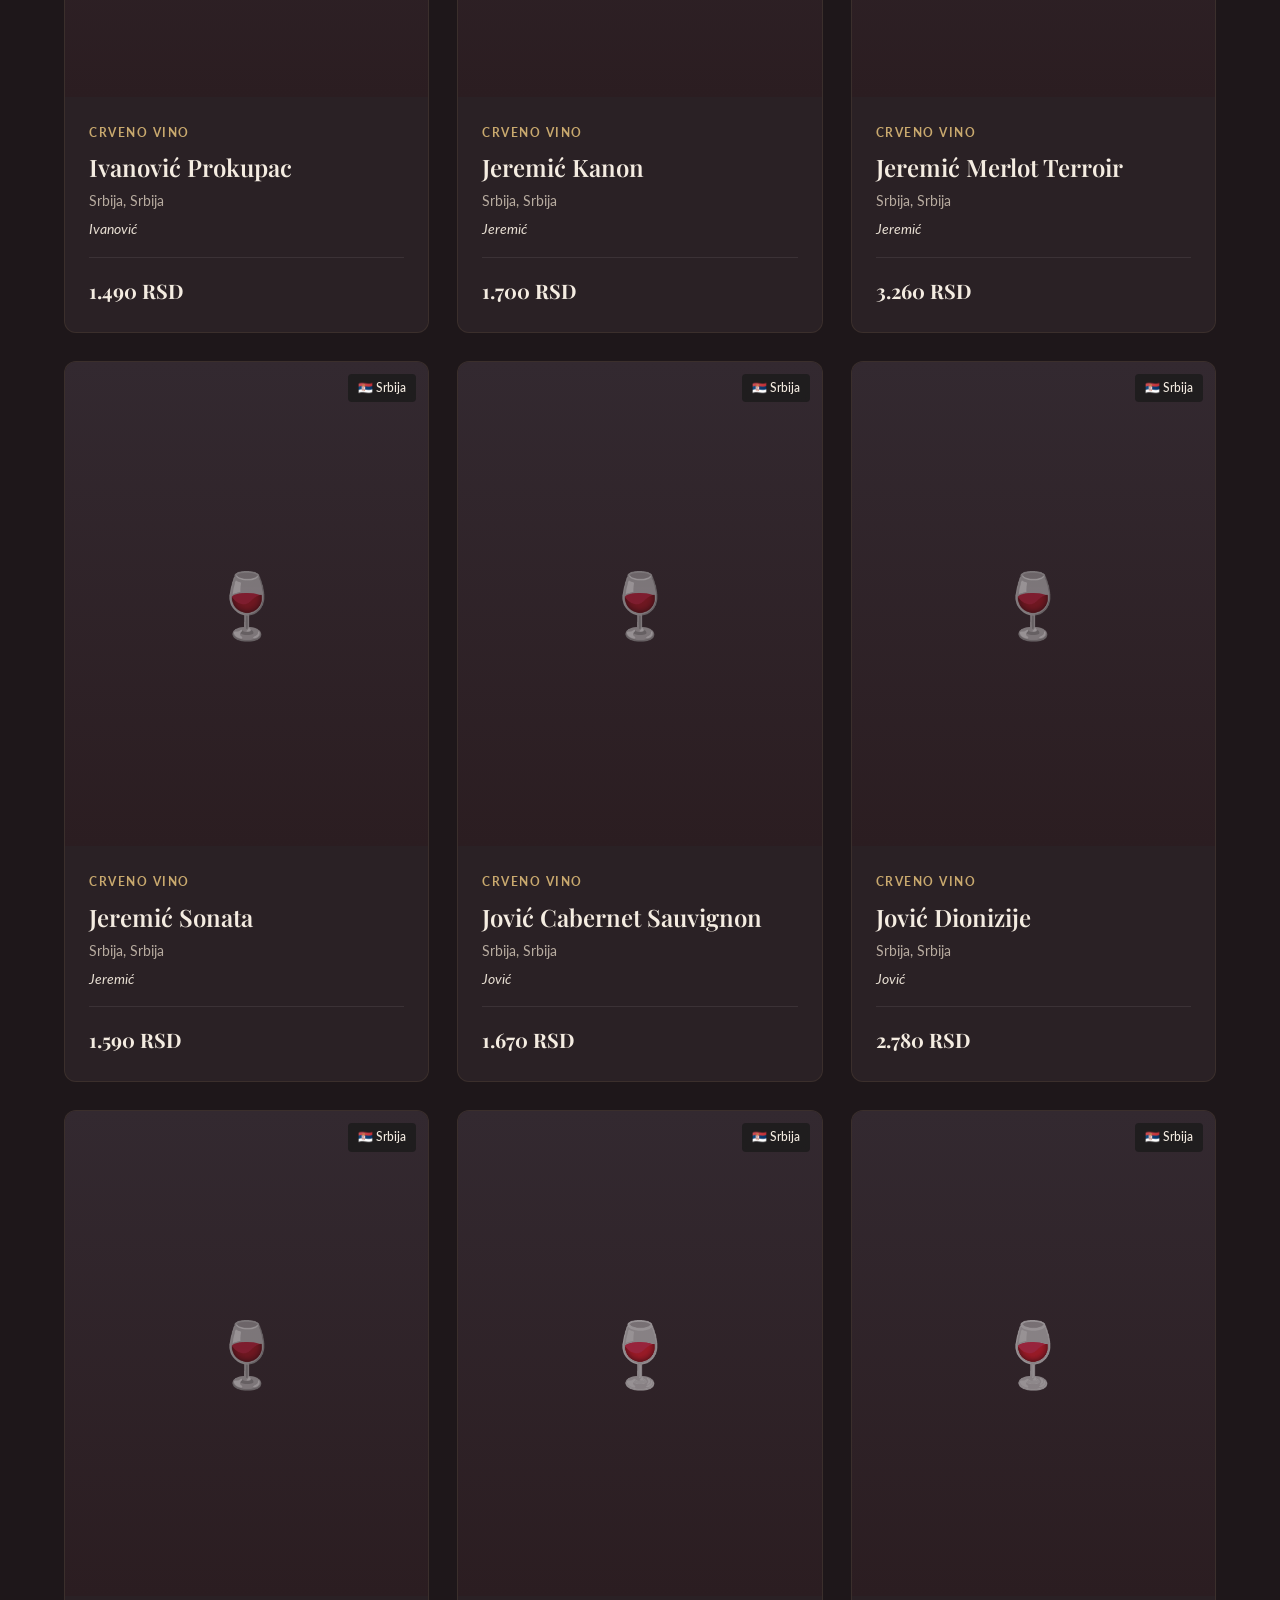
==== commit d22c98ea: "Redizajn (tamni premium), webshop sa korpom i pouzećem, slike za 100 proizvoda - Tamna premium palet" ====
--- a/index.html
+++ b/index.html
@@ -77,15 +77,22 @@
           <li><a href="#home" class="nav-link active">Početna</a></li>
           <li><a href="#about" class="nav-link">O nama</a></li>
           <li><a href="#wines" class="nav-link">Vina</a></li>
-          <li><a href="#contact" class="nav-link">Kontakt</a></li>
+          <li><a href="contact.html" class="nav-link">Kontakt</a></li>
         </ul>
       </nav>
 
-      <button class="mobile-toggle" id="mobile-toggle" aria-label="Toggle navigation" aria-expanded="false">
-        <span class="hamburger-line"></span>
-        <span class="hamburger-line"></span>
-        <span class="hamburger-line"></span>
-      </button>
+      <div class="header-actions">
+        <button class="cart-toggle" id="cart-toggle" aria-label="Korpa">
+          <svg width="22" height="22" viewBox="0 0 24 24" fill="none" stroke="currentColor" stroke-width="1.8" stroke-linecap="round" stroke-linejoin="round"><circle cx="9" cy="21" r="1"/><circle cx="20" cy="21" r="1"/><path d="M1 1h4l2.68 13.39a2 2 0 0 0 2 1.61h9.72a2 2 0 0 0 2-1.61L23 6H6"/></svg>
+          <span class="cart-count" id="cart-count" hidden>0</span>
+        </button>
+
+        <button class="mobile-toggle" id="mobile-toggle" aria-label="Toggle navigation" aria-expanded="false">
+          <span class="hamburger-line"></span>
+          <span class="hamburger-line"></span>
+          <span class="hamburger-line"></span>
+        </button>
+      </div>
     </div>
   </header>
 
@@ -95,16 +102,15 @@
   <section class="hero" id="home">
     <div class="hero-overlay"></div>
     <div class="hero-content">
-      <p class="hero-tagline animate-on-scroll">Loznica, Srbija</p>
+      <p class="hero-tagline animate-on-scroll">Vinoteka &middot; Loznica</p>
       <h1 class="hero-title animate-on-scroll">
-        Vinoteka<br><span class="hero-accent">15 Milja</span>
+        Vino bira<br><span class="hero-accent">strpljive.</span>
       </h1>
       <p class="hero-description animate-on-scroll">
-        Otkrijte pažljivo odabranu kolekciju srpskih i svetskih vina u srcu Loznice.
+        Više od 400 pažljivo odabranih etiketa iz Srbije i sveta.
       </p>
       <div class="hero-cta animate-on-scroll">
-        <a href="#wines" class="btn btn-primary">Pogledaj vina</a>
-        <a href="#contact" class="btn btn-outline">Posetite nas</a>
+        <a href="#wines" class="btn btn-outline">Pogledaj ponudu</a>
       </div>
     </div>
     <div class="hero-scroll-indicator">
@@ -120,9 +126,8 @@
     <div class="container">
       <div class="intro-grid">
         <div class="intro-image animate-on-scroll">
-          <div class="intro-image-placeholder">
-            <span class="placeholder-icon">&#127815;</span>
-            <span class="placeholder-text">Wine Interior</span>
+          <div class="intro-image-photo">
+            <img src="images/logo/vinoteka2.JPG" alt="Vinoteka 15 Milja - ponuda" loading="lazy">
           </div>
           <div class="intro-image-accent"></div>
         </div>
@@ -139,7 +144,7 @@
           </p>
           <div class="intro-stats">
             <div class="stat">
-              <span class="stat-number">200+</span>
+              <span class="stat-number">400+</span>
               <span class="stat-label">Etiketa</span>
             </div>
             <div class="stat">
@@ -225,16 +230,12 @@
         </div>
 
         <div class="about-images animate-on-scroll">
-          <div class="about-image-main">
-            <div class="intro-image-placeholder">
-              <span class="placeholder-icon">&#127871;</span>
-              <span class="placeholder-text">Wine Cellar</span>
-            </div>
-          </div>
-          <div class="about-image-secondary">
-            <div class="intro-image-placeholder">
-              <span class="placeholder-icon">&#127815;</span>
-              <span class="placeholder-text">Vineyard</span>
+          <div class="about-slideshow">
+            <div class="slide active">
+              <img src="images/logo/vinoteka1.jpg" alt="Vinoteka 15 Milja">
+            </div>
+            <div class="slide">
+              <img src="images/logo/vinoteka2.JPG" alt="Vinoteka 15 Milja">
             </div>
           </div>
         </div>
@@ -250,37 +251,69 @@
       <div class="section-header animate-on-scroll">
         <span class="section-label">Naša ponuda</span>
         <h2 class="section-title">Naša kolekcija</h2>
-        <p class="section-subtitle">Preko 350 pažljivo odabranih vina, rakija i delikatesa</p>
-      </div>
-
-      <!-- Filter Tabs -->
-      <div class="wine-filters animate-on-scroll">
-        <button class="filter-btn active" data-filter="all">Sve</button>
-        <button class="filter-btn" data-filter="red">Crvena</button>
-        <button class="filter-btn" data-filter="white">Bela</button>
-        <button class="filter-btn" data-filter="rose">Roze</button>
-        <button class="filter-btn" data-filter="sparkling">Penušava</button>
-        <button class="filter-btn" data-filter="rakija">Rakije</button>
-        <button class="filter-btn" data-filter="spirits">Žestoko</button>
-        <button class="filter-btn" data-filter="delicacy">Delikatesi</button>
-      </div>
-
-      <!-- Origin Toggle -->
-      <div class="origin-toggle animate-on-scroll">
-        <button class="origin-btn active" data-origin="all">Sve zemlje</button>
-        <button class="origin-btn" data-origin="rs">Srbija</button>
-        <button class="origin-btn" data-origin="hr">Hrvatska</button>
-        <button class="origin-btn" data-origin="ba">BiH</button>
-        <button class="origin-btn" data-origin="it">Italija</button>
-        <button class="origin-btn" data-origin="fr">Francuska</button>
-        <button class="origin-btn" data-origin="es">Španija</button>
-        <button class="origin-btn" data-origin="other">Ostale</button>
-      </div>
-
-      <!-- Search -->
-      <div class="wine-search animate-on-scroll">
-        <input type="text" id="wine-search" placeholder="Pretraži po nazivu ili vinariji..." autocomplete="off">
-      </div>
+        <p class="section-subtitle">Preko 400 pažljivo odabranih vina, rakija i delikatesa</p>
+      </div>
+
+      <!-- Search + mobilni toggle filtera -->
+      <div class="catalog-controls animate-on-scroll">
+        <div class="wine-search">
+          <input type="text" id="wine-search" placeholder="Pretraži po nazivu ili vinariji..." autocomplete="off">
+        </div>
+        <button class="mobile-filter-toggle" id="mobile-filter-toggle" aria-expanded="false" aria-controls="filters-panel">
+          Filteri
+        </button>
+      </div>
+
+      <!-- Filteri: na desktopu blok, na mobilnom bottom sheet -->
+      <div class="filters-overlay" id="filters-overlay"></div>
+      <div class="filters-panel" id="filters-panel">
+        <div class="filters-panel-head">
+          <span class="filters-panel-title">Filteri</span>
+          <button class="filters-close" id="filters-close" aria-label="Zatvori filtere">&times;</button>
+        </div>
+
+        <div class="filter-group-label">Vrsta</div>
+        <div class="wine-filters">
+          <button class="filter-btn active" data-filter="all">Sve</button>
+          <button class="filter-btn" data-filter="red">Crvena</button>
+          <button class="filter-btn" data-filter="white">Bela</button>
+          <button class="filter-btn" data-filter="rose">Roze</button>
+          <button class="filter-btn" data-filter="sparkling">Penušava</button>
+          <button class="filter-btn" data-filter="rakija">Rakije</button>
+          <button class="filter-btn" data-filter="spirits">Žestoko</button>
+          <button class="filter-btn" data-filter="delicacy">Delikatesi</button>
+        </div>
+
+        <div class="filter-group-label">Zemlja</div>
+        <div class="origin-toggle">
+          <button class="origin-btn active" data-origin="all">Sve zemlje</button>
+          <button class="origin-btn" data-origin="rs">Srbija</button>
+          <button class="origin-btn" data-origin="hr">Hrvatska</button>
+          <button class="origin-btn" data-origin="ba">BiH</button>
+          <button class="origin-btn" data-origin="it">Italija</button>
+          <button class="origin-btn" data-origin="fr">Francuska</button>
+          <button class="origin-btn" data-origin="es">Španija</button>
+          <button class="origin-btn" data-origin="cl">Chile</button>
+          <button class="origin-btn" data-origin="other">Ostale</button>
+        </div>
+
+        <div class="filter-group-label">Cena</div>
+        <div class="price-toggle">
+          <button class="price-btn active" data-price="all">Sve cene</button>
+          <button class="price-btn" data-price="0-1500">do 1.500</button>
+          <button class="price-btn" data-price="1500-3000">1.500&ndash;3.000</button>
+          <button class="price-btn" data-price="3000+">3.000+</button>
+          <button class="price-btn" data-price="inquiry">Na upit</button>
+        </div>
+
+        <div class="filters-panel-actions">
+          <button class="filters-reset" id="filters-reset">Poništi sve</button>
+          <button class="filters-apply" id="filters-apply">Prikaži rezultate</button>
+        </div>
+      </div>
+
+      <!-- Aktivni filteri kao uklonjivi chipovi -->
+      <div class="active-chips" id="active-chips"></div>
 
       <!-- Count -->
       <div class="results-count" id="results-count"></div>
@@ -306,81 +339,6 @@
         <p>Vino je poezija u boci.</p>
         <cite>&mdash; Clifton Fadiman</cite>
       </blockquote>
-    </div>
-  </section>
-
-  <!-- ============================================
-       CONTACT SECTION
-       ============================================ -->
-  <section class="contact" id="contact">
-    <div class="container">
-      <div class="section-header animate-on-scroll">
-        <span class="section-label">Kontakt</span>
-        <h2 class="section-title">Posetite nas</h2>
-        <p class="section-subtitle">Dođite i otkrijte svoj novi omiljeni vinski kutak u Loznici</p>
-      </div>
-
-      <div class="contact-grid">
-        <div class="contact-info animate-on-scroll">
-          <div class="contact-card">
-            <div class="contact-item">
-              <span class="contact-icon">&#128205;</span>
-              <div>
-                <h4>Adresa</h4>
-                <p>Žikice Jovanovića 9<br>15300 Loznica, Srbija</p>
-              </div>
-            </div>
-
-            <div class="contact-item">
-              <span class="contact-icon">&#128222;</span>
-              <div>
-                <h4>Telefon</h4>
-                <p><a href="tel:+38163367514">+381 63 367 514</a></p>
-              </div>
-            </div>
-
-            <div class="contact-item">
-              <span class="contact-icon">&#9993;</span>
-              <div>
-                <h4>Email</h4>
-                <p><a href="mailto:vinoteka15milja@gmail.com">vinoteka15milja@gmail.com</a></p>
-              </div>
-            </div>
-
-            <div class="contact-item">
-              <span class="contact-icon">&#128336;</span>
-              <div>
-                <h4>Radno vreme</h4>
-                <p>Pon &ndash; Pet: 09:00 &ndash; 20:00<br>
-                   Sub: 09:00 &ndash; 16:00<br>
-                   Ned: Zatvoreno</p>
-              </div>
-            </div>
-          </div>
-
-          <div class="social-links">
-            <a href="#" class="social-link" aria-label="Instagram">
-              <svg width="20" height="20" viewBox="0 0 24 24" fill="none" stroke="currentColor" stroke-width="2"><rect x="2" y="2" width="20" height="20" rx="5"/><circle cx="12" cy="12" r="5"/><circle cx="17.5" cy="6.5" r="1.5" fill="currentColor" stroke="none"/></svg>
-            </a>
-            <a href="#" class="social-link" aria-label="Facebook">
-              <svg width="20" height="20" viewBox="0 0 24 24" fill="none" stroke="currentColor" stroke-width="2"><path d="M18 2h-3a5 5 0 00-5 5v3H7v4h3v8h4v-8h3l1-4h-4V7a1 1 0 011-1h3z"/></svg>
-            </a>
-          </div>
-        </div>
-
-        <div class="contact-map animate-on-scroll">
-          <div class="map-container">
-            <iframe src="https://www.google.com/maps/embed?pb=!1m18!1m12!1m3!1d2844.2972906793007!2d19.221527377393045!3d44.52954507107398!2m3!1f0!2f0!3f0!3m2!1i1024!2i768!4f13.1!3m3!1m2!1s0x47596125639b5c3d%3A0x9b1f93393110b6b9!2sVinoteka%2015%20Milja!5e0!3m2!1sen!2srs!4v1770817012986!5m2!1sen!2srs"
-              width="100%"
-              height="100%"
-              style="border:0;"
-              allowfullscreen=""
-              loading="lazy"
-              referrerpolicy="no-referrer-when-downgrade">
-            </iframe>
-          </div>
-        </div>
-      </div>
     </div>
   </section>
 
@@ -403,7 +361,7 @@
             <li><a href="#home">Početna</a></li>
             <li><a href="#about">O nama</a></li>
             <li><a href="#wines">Vina</a></li>
-            <li><a href="#contact">Kontakt</a></li>
+            <li><a href="contact.html">Kontakt</a></li>
           </ul>
         </div>
 
@@ -419,8 +377,8 @@
 
         <div class="footer-contact">
           <h4>Kontakt</h4>
-          <p>Kneza Miloša bb<br>15300 Loznica, Srbija</p>
-          <p><a href="tel:+381151234567">+381 15 123 4567</a></p>
+          <p>Žikice Jovanovića 9<br>15300 Loznica, Srbija</p>
+          <p><a href="tel:+38163367514">+381 63 367 514</a></p>
         </div>
       </div>
 
@@ -436,7 +394,40 @@
     <svg width="20" height="20" viewBox="0 0 24 24" fill="none" stroke="currentColor" stroke-width="2.5"><polyline points="18 15 12 9 6 15"/></svg>
   </button>
 
+  <!-- ============================================
+       CART SIDE PANEL
+       ============================================ -->
+  <div class="cart-overlay" id="cart-overlay"></div>
+  <aside class="cart-panel" id="cart-panel" aria-label="Korpa">
+    <div class="cart-head">
+      <span class="cart-title">Korpa</span>
+      <button class="cart-close" id="cart-close" aria-label="Zatvori korpu">&times;</button>
+    </div>
+    <div class="cart-items" id="cart-items"></div>
+    <div class="cart-foot" id="cart-foot">
+      <div class="cart-total-row">
+        <span>Ukupno</span>
+        <strong id="cart-total">0 RSD</strong>
+      </div>
+      <p class="cart-note">Plaćanje pouzećem &mdash; pri preuzimanju ili dostavi.</p>
+      <a href="checkout.html" class="btn btn-primary cart-checkout-btn">Poruči</a>
+      <button class="cart-continue" id="cart-continue">Nastavi kupovinu</button>
+    </div>
+  </aside>
+
+  <!-- ============================================
+       PRODUCT DETAIL MODAL (popunjava se JS-om)
+       ============================================ -->
+  <div class="product-modal-overlay" id="product-modal" hidden>
+    <div class="product-modal" role="dialog" aria-modal="true" aria-label="Detalji proizvoda">
+      <button class="product-modal-close" id="product-modal-close" aria-label="Zatvori">&times;</button>
+      <div class="product-modal-media" id="product-modal-media"></div>
+      <div class="product-modal-info" id="product-modal-info"></div>
+    </div>
+  </div>
+
   <script src="js/wines-data.js"></script>
+  <script src="js/cart.js"></script>
   <script src="js/main.js"></script>
 </body>
 </html>
--- a/css/style.css
+++ b/css/style.css
@@ -11,21 +11,28 @@
      - Body: Lato (sans-serif)
    ============================================ */
 
-/* ---- CSS Custom Properties ---- */
+/* ---- CSS Custom Properties ----
+   Tamni premium "Podrum": skoro crna pozadina, bordo dubina, zlatni akcenti.
+   --clr-cream je svetla boja TEKSTA na tamnim povrsinama (ne pozadina). */
 :root {
+  --clr-bg: #171114;
+  --clr-panel: #1e171a;
+  --clr-card: #2a2125;
+  --clr-card-deep: #241c20;
   --clr-burgundy: #5C1A1B;
   --clr-burgundy-light: #722F37;
   --clr-burgundy-dark: #3E1112;
+  --clr-burgundy-glow: #3a1d22;
   --clr-green: #2D4A3E;
   --clr-green-light: #3A5F50;
-  --clr-cream: #FAF6F0;
-  --clr-cream-dark: #F5EDE3;
+  --clr-cream: #f4ece1;
+  --clr-cream-dark: #1e171a;
   --clr-gold: #C9A96E;
   --clr-gold-bright: #D4AF37;
-  --clr-dark: #1A1A1A;
-  --clr-dark-soft: #2C2C2C;
-  --clr-text: #3A3A3A;
-  --clr-text-light: #7A7A7A;
+  --clr-dark: #140f11;
+  --clr-dark-soft: #241c20;
+  --clr-text: #e8dfd3;
+  --clr-text-light: #b8aca0;
   --clr-white: #FFFFFF;
 
   --ff-heading: 'Playfair Display', 'Georgia', serif;
@@ -48,10 +55,10 @@
   --fw-semibold: 600;
   --fw-bold: 700;
 
-  --shadow-sm: 0 1px 3px rgba(0, 0, 0, 0.08);
-  --shadow-md: 0 4px 16px rgba(0, 0, 0, 0.1);
-  --shadow-lg: 0 8px 32px rgba(0, 0, 0, 0.12);
-  --shadow-xl: 0 16px 48px rgba(0, 0, 0, 0.15);
+  --shadow-sm: 0 1px 3px rgba(0, 0, 0, 0.3);
+  --shadow-md: 0 4px 16px rgba(0, 0, 0, 0.35);
+  --shadow-lg: 0 8px 32px rgba(0, 0, 0, 0.45);
+  --shadow-xl: 0 16px 48px rgba(0, 0, 0, 0.55);
 
   --radius-sm: 4px;
   --radius-md: 8px;
@@ -86,7 +93,7 @@
   font-weight: var(--fw-regular);
   line-height: 1.7;
   color: var(--clr-text);
-  background-color: var(--clr-cream);
+  background-color: var(--clr-bg);
   -webkit-font-smoothing: antialiased;
   -moz-osx-font-smoothing: grayscale;
   overflow-x: hidden;
@@ -437,14 +444,14 @@
   font-family: var(--ff-heading);
   font-size: var(--fs-3xl);
   font-weight: var(--fw-semibold);
-  color: var(--clr-dark);
+  color: var(--clr-cream);
   line-height: 1.2;
   margin-bottom: 16px;
 }
 
 .section-title em {
   font-style: italic;
-  color: var(--clr-burgundy);
+  color: var(--clr-gold);
 }
 
 .section-subtitle {
@@ -488,9 +495,9 @@
 }
 
 .site-header.scrolled {
-  background-color: rgba(26, 26, 26, 0.95);
+  background-color: rgba(20, 15, 17, 0.92);
   backdrop-filter: blur(12px);
-  box-shadow: 0 2px 20px rgba(0, 0, 0, 0.3);
+  box-shadow: 0 2px 20px rgba(0, 0, 0, 0.4);
 }
 
 .header-inner {
@@ -584,6 +591,47 @@
   color: var(--clr-gold);
 }
 
+/* Header akcije (korpa + hamburger) */
+.header-actions {
+  display: flex;
+  align-items: center;
+  gap: 18px;
+}
+
+.cart-toggle {
+  position: relative;
+  display: flex;
+  align-items: center;
+  justify-content: center;
+  color: var(--clr-cream);
+  padding: 6px;
+  transition: color var(--transition);
+  z-index: 1001;
+}
+
+.cart-toggle:hover {
+  color: var(--clr-gold);
+}
+
+.cart-count {
+  position: absolute;
+  top: -4px;
+  right: -6px;
+  min-width: 18px;
+  height: 18px;
+  display: flex;
+  align-items: center;
+  justify-content: center;
+  background: var(--clr-gold);
+  color: var(--clr-dark);
+  font-family: var(--ff-body);
+  font-size: 10px;
+  font-weight: var(--fw-bold);
+  border-radius: 100px;
+  padding: 0 4px;
+  line-height: 1;
+}
+
 /* Mobile toggle */
 .mobile-toggle {
   display: none;
@@ -624,11 +672,9 @@
   align-items: center;
   justify-content: center;
   text-align: center;
-  /* Gradient simulating a dark wine-cellar ambiance */
+  /* Tipografski monolit: radijalni bordo gradijent iz vrha */
   background:
-    radial-gradient(ellipse at 30% 50%, rgba(92, 26, 27, 0.4) 0%, transparent 60%),
-    radial-gradient(ellipse at 70% 30%, rgba(45, 74, 62, 0.3) 0%, transparent 50%),
-    linear-gradient(170deg, #1A1A1A 0%, #2C1A1B 40%, #1A1A1A 100%);
+    radial-gradient(ellipse at 50% 0%, var(--clr-burgundy-glow) 0%, var(--clr-bg) 70%);
   overflow: hidden;
 }
 
@@ -670,26 +716,26 @@
   position: relative;
   z-index: 2;
   padding: 0 24px;
-  max-width: 720px;
+  max-width: 900px;
 }
 
 .hero-tagline {
   font-family: var(--ff-body);
   font-size: var(--fs-xs);
   font-weight: var(--fw-bold);
-  letter-spacing: 4px;
+  letter-spacing: 6px;
   text-transform: uppercase;
   color: var(--clr-gold);
-  margin-bottom: 20px;
+  margin-bottom: 28px;
 }
 
 .hero-title {
   font-family: var(--ff-heading);
-  font-size: var(--fs-5xl);
+  font-size: clamp(3rem, 9vw, 6.5rem);
   font-weight: var(--fw-semibold);
   color: var(--clr-cream);
-  line-height: 1.1;
-  margin-bottom: 24px;
+  line-height: 1.06;
+  margin-bottom: 28px;
 }
 
 .hero-accent {
@@ -794,15 +840,16 @@
 
 .btn-secondary {
   background-color: transparent;
-  color: var(--clr-burgundy);
-  border: 1.5px solid var(--clr-burgundy);
+  color: var(--clr-gold);
+  border: 1.5px solid rgba(201, 169, 110, 0.5);
 }
 
 .btn-secondary:hover {
-  background-color: var(--clr-burgundy);
-  color: var(--clr-cream);
+  background-color: var(--clr-gold);
+  color: var(--clr-dark);
+  border-color: var(--clr-gold);
   transform: translateY(-2px);
-  box-shadow: 0 6px 24px rgba(92, 26, 27, 0.3);
+  box-shadow: 0 6px 24px rgba(201, 169, 110, 0.25);
 }
 
 
@@ -811,7 +858,7 @@
    ============================================ */
 .intro {
   padding: 120px 0;
-  background-color: var(--clr-cream);
+  background-color: var(--clr-bg);
 }
 
 .intro-grid {
@@ -828,7 +875,7 @@
 .intro-image-placeholder {
   width: 100%;
   aspect-ratio: 4/5;
-  background: linear-gradient(135deg, var(--clr-cream-dark) 0%, #EDE5D8 100%);
+  background: linear-gradient(135deg, var(--clr-card-deep) 0%, var(--clr-card) 100%);
   border-radius: var(--radius-lg);
   display: flex;
   flex-direction: column;
@@ -836,6 +883,20 @@
   justify-content: center;
   gap: 12px;
   border: 1px solid rgba(201, 169, 110, 0.2);
+}
+
+.intro-image-photo {
+  width: 100%;
+  aspect-ratio: 4/5;
+  border-radius: var(--radius-lg);
+  overflow: hidden;
+  border: 1px solid rgba(201, 169, 110, 0.2);
+}
+
+.intro-image-photo img {
+  width: 100%;
+  height: 100%;
+  object-fit: cover;
 }
 
 .placeholder-icon {
@@ -889,7 +950,7 @@
   font-family: var(--ff-heading);
   font-size: var(--fs-3xl);
   font-weight: var(--fw-bold);
-  color: var(--clr-burgundy);
+  color: var(--clr-gold);
   line-height: 1;
 }
 
@@ -924,16 +985,18 @@
 
 /* ---- Wine Cards ---- */
 .wine-card {
-  background-color: var(--clr-white);
+  background-color: var(--clr-card);
   border-radius: var(--radius-lg);
   overflow: hidden;
   transition: transform var(--transition), box-shadow var(--transition);
-  border: 1px solid rgba(0, 0, 0, 0.04);
+  border: 1px solid rgba(201, 169, 110, 0.1);
+  cursor: pointer;
 }
 
 .wine-card:hover {
-  transform: translateY(-6px);
+  transform: translateY(-4px);
   box-shadow: var(--shadow-lg);
+  border-color: rgba(201, 169, 110, 0.25);
 }
 
 .wine-card-image {
@@ -968,7 +1031,8 @@
 .wine-image-real img {
   width: 100%;
   height: 100%;
-  object-fit: cover;
+  object-fit: contain;
+  padding: 14px;
   transition: transform var(--transition-slow);
 }
 
@@ -988,36 +1052,37 @@
   opacity: 0.5;
 }
 
+/* Tamne gradijent pozadine boca po tipu — boce "izlaze" iz polumraka */
 .red-wine {
-  background: linear-gradient(135deg, #3E1112 0%, #722F37 50%, #5C1A1B 100%);
+  background: linear-gradient(180deg, #332930 0%, #2b1d21 100%);
 }
 
 .white-wine {
-  background: linear-gradient(135deg, #D4C99E 0%, #F0E6C8 50%, #E8DDB5 100%);
+  background: linear-gradient(180deg, #33302a 0%, #28241e 100%);
 }
 
 .rose-wine {
-  background: linear-gradient(135deg, #C98A8A 0%, #E8B4B4 50%, #D4A0A0 100%);
+  background: linear-gradient(180deg, #362a2c 0%, #2a1f22 100%);
 }
 
 .sparkling-wine {
-  background: linear-gradient(135deg, #C9A96E 0%, #F0E6C8 40%, #D4AF37 100%);
+  background: linear-gradient(180deg, #353025 0%, #2a241c 100%);
 }
 
 .special-wine {
-  background: linear-gradient(135deg, #8B4513 0%, #A0522D 50%, #6B3410 100%);
+  background: linear-gradient(180deg, #342a24 0%, #281f1a 100%);
 }
 
 .rakija {
-  background: linear-gradient(135deg, #8B6914 0%, #DAA520 40%, #B8860B 100%);
+  background: linear-gradient(180deg, #34301f 0%, #292417 100%);
 }
 
 .spirits {
-  background: linear-gradient(135deg, #2F4F4F 0%, #4A7C7C 50%, #2D4A4A 100%);
+  background: linear-gradient(180deg, #28302e 0%, #1e2422 100%);
 }
 
 .delicacy {
-  background: linear-gradient(135deg, #6B8E23 0%, #8FBC8F 50%, #556B2F 100%);
+  background: linear-gradient(180deg, #2c3026 0%, #21241c 100%);
 }
 
 .wine-bottle-icon {
@@ -1069,7 +1134,7 @@
   font-family: var(--ff-heading);
   font-size: var(--fs-xl);
   font-weight: var(--fw-semibold);
-  color: var(--clr-dark);
+  color: var(--clr-cream);
   margin: 8px 0 6px;
   line-height: 1.3;
 }
@@ -1092,14 +1157,14 @@
   align-items: center;
   justify-content: space-between;
   padding-top: 16px;
-  border-top: 1px solid rgba(0, 0, 0, 0.06);
+  border-top: 1px solid rgba(255, 255, 255, 0.08);
 }
 
 .wine-price {
   font-family: var(--ff-heading);
   font-size: var(--fs-lg);
   font-weight: var(--fw-bold);
-  color: var(--clr-burgundy);
+  color: var(--clr-cream);
 }
 
 .wine-rating {
@@ -1114,7 +1179,7 @@
    ============================================ */
 .about {
   padding: 120px 0;
-  background-color: var(--clr-cream);
+  background-color: var(--clr-bg);
   position: relative;
   overflow: hidden;
 }
@@ -1169,7 +1234,7 @@
   font-family: var(--ff-heading);
   font-size: var(--fs-md);
   font-weight: var(--fw-semibold);
-  color: var(--clr-dark);
+  color: var(--clr-cream);
   margin-bottom: 4px;
 }
 
@@ -1181,21 +1246,37 @@
 
 .about-images {
   position: relative;
-  display: grid;
-  gap: 20px;
-}
-
-.about-image-main .intro-image-placeholder {
-  aspect-ratio: 4/3;
-}
-
-.about-image-secondary {
-  width: 70%;
-  margin-left: auto;
-}
-
-.about-image-secondary .intro-image-placeholder {
-  aspect-ratio: 16/10;
+  display: flex;
+  justify-content: center;
+  padding-top: calc(var(--fs-xs) * 1.5 + 12px + var(--fs-3xl) * 1.2 + 16px);
+}
+
+.about-slideshow {
+  position: relative;
+  aspect-ratio: 9/16;
+  border-radius: var(--radius-lg);
+  overflow: hidden;
+}
+
+.about-slideshow .slide {
+  position: absolute;
+  inset: 0;
+  opacity: 0;
+  transition: opacity 1s ease;
+}
+
+.about-slideshow .slide.active {
+  opacity: 1;
+}
+
+.about-slideshow .slide img {
+  width: 100%;
+  height: 100%;
+  object-fit: cover;
+}
+
+.about-slideshow {
+  width: 100%;
 }
 
 
@@ -1220,23 +1301,24 @@
   font-family: var(--ff-body);
   font-size: var(--fs-sm);
   font-weight: var(--fw-medium);
-  color: var(--clr-text);
+  color: var(--clr-text-light);
   padding: 10px 24px;
   border-radius: 100px;
-  border: 1.5px solid rgba(0, 0, 0, 0.1);
-  background-color: var(--clr-white);
+  border: 1.5px solid rgba(201, 169, 110, 0.3);
+  background-color: transparent;
   transition: all var(--transition);
 }
 
 .filter-btn:hover {
-  border-color: var(--clr-burgundy);
-  color: var(--clr-burgundy);
+  border-color: var(--clr-gold);
+  color: var(--clr-gold);
 }
 
 .filter-btn.active {
-  background-color: var(--clr-burgundy);
-  border-color: var(--clr-burgundy);
-  color: var(--clr-cream);
+  background-color: var(--clr-gold);
+  border-color: var(--clr-gold);
+  color: var(--clr-dark);
+  font-weight: var(--fw-bold);
 }
 
 /* Origin toggle */
@@ -1255,15 +1337,15 @@
   color: var(--clr-text-light);
   padding: 6px 16px;
   border-radius: 100px;
-  border: 1px solid rgba(0, 0, 0, 0.06);
+  border: 1px solid rgba(255, 255, 255, 0.12);
   background-color: transparent;
   transition: all var(--transition);
   letter-spacing: 0.5px;
 }
 
 .origin-btn:hover {
-  color: var(--clr-green);
-  border-color: var(--clr-green);
+  color: var(--clr-green-light);
+  border-color: var(--clr-green-light);
 }
 
 .origin-btn.active {
@@ -1272,10 +1354,129 @@
   color: var(--clr-cream);
 }
 
+/* Price toggle (isti jezik kao origin chipovi) */
+.price-toggle {
+  display: flex;
+  justify-content: center;
+  gap: 8px;
+  margin-bottom: 24px;
+  flex-wrap: wrap;
+}
+
+.price-btn {
+  font-family: var(--ff-body);
+  font-size: var(--fs-xs);
+  font-weight: var(--fw-medium);
+  color: var(--clr-text-light);
+  padding: 6px 16px;
+  border-radius: 100px;
+  border: 1px solid rgba(255, 255, 255, 0.12);
+  background-color: transparent;
+  transition: all var(--transition);
+  letter-spacing: 0.5px;
+}
+
+.price-btn:hover {
+  color: var(--clr-gold);
+  border-color: var(--clr-gold);
+}
+
+.price-btn.active {
+  background-color: var(--clr-burgundy);
+  border-color: var(--clr-burgundy);
+  color: var(--clr-cream);
+}
+
+/* Search + mobilni filter toggle */
+.catalog-controls {
+  display: flex;
+  justify-content: center;
+  align-items: center;
+  gap: 10px;
+  margin-bottom: 24px;
+}
+
+.mobile-filter-toggle {
+  display: none;
+  font-family: var(--ff-body);
+  font-size: var(--fs-sm);
+  font-weight: var(--fw-bold);
+  letter-spacing: 0.5px;
+  color: var(--clr-gold);
+  border: 1.5px solid rgba(201, 169, 110, 0.4);
+  border-radius: 100px;
+  padding: 13px 22px;
+  background-color: var(--clr-card);
+  white-space: nowrap;
+  transition: all var(--transition);
+}
+
+.mobile-filter-toggle:hover {
+  border-color: var(--clr-gold);
+}
+
+/* Panel: na desktopu samo prozirni wrapper oko chip redova */
+.filters-panel-head,
+.filter-group-label,
+.filters-panel-actions {
+  display: none;
+}
+
+/* Aktivni filteri kao uklonjivi chipovi */
+.active-chips {
+  display: flex;
+  justify-content: center;
+  flex-wrap: wrap;
+  gap: 8px;
+  margin-bottom: 16px;
+}
+
+.active-chips:empty {
+  display: none;
+}
+
+.active-chip {
+  display: inline-flex;
+  align-items: center;
+  gap: 8px;
+  font-family: var(--ff-body);
+  font-size: var(--fs-xs);
+  font-weight: var(--fw-medium);
+  color: var(--clr-gold);
+  border: 1px solid rgba(201, 169, 110, 0.45);
+  background-color: rgba(201, 169, 110, 0.08);
+  border-radius: 100px;
+  padding: 6px 14px;
+  letter-spacing: 0.5px;
+  transition: all var(--transition);
+}
+
+.active-chip .chip-x {
+  font-size: var(--fs-sm);
+  line-height: 1;
+  opacity: 0.7;
+}
+
+.active-chip:hover {
+  border-color: var(--clr-gold);
+  background-color: rgba(201, 169, 110, 0.15);
+}
+
+.active-chip.chip-clear {
+  color: var(--clr-text-light);
+  border-color: rgba(255, 255, 255, 0.15);
+  background-color: transparent;
+}
+
+.active-chip.chip-clear:hover {
+  color: var(--clr-cream);
+  border-color: rgba(255, 255, 255, 0.35);
+}
+
 /* Search bar */
 .wine-search {
+  width: 100%;
   max-width: 480px;
-  margin: 0 auto 16px;
 }
 
 .wine-search input {
@@ -1284,8 +1485,8 @@
   font-family: var(--ff-body);
   font-size: var(--fs-base);
   color: var(--clr-text);
-  background-color: var(--clr-white);
-  border: 1.5px solid rgba(0, 0, 0, 0.1);
+  background-color: var(--clr-card);
+  border: 1.5px solid rgba(201, 169, 110, 0.25);
   border-radius: 100px;
   outline: none;
   transition: all var(--transition);
@@ -1297,8 +1498,8 @@
 }
 
 .wine-search input:focus {
-  border-color: var(--clr-burgundy);
-  box-shadow: 0 0 0 3px rgba(92, 26, 27, 0.1);
+  border-color: var(--clr-gold);
+  box-shadow: 0 0 0 3px rgba(201, 169, 110, 0.15);
 }
 
 /* Results count */
@@ -1394,7 +1595,32 @@
    ============================================ */
 .contact {
   padding: 120px 0;
-  background-color: var(--clr-cream);
+  background-color: var(--clr-bg);
+}
+
+body.no-scroll {
+  overflow: hidden;
+  height: 100vh;
+}
+
+.contact-page {
+  padding: 0;
+  margin-top: var(--header-height);
+  height: calc(100vh - var(--header-height));
+  display: flex;
+  align-items: center;
+}
+
+.contact-page .section-header {
+  margin-bottom: 32px;
+}
+
+.contact-page .contact-grid {
+  align-items: stretch;
+}
+
+.contact-page .map-container {
+  height: 100%;
 }
 
 .contact-grid {
@@ -1405,11 +1631,11 @@
 }
 
 .contact-card {
-  background-color: var(--clr-white);
+  background-color: var(--clr-card);
   border-radius: var(--radius-lg);
   padding: 40px;
   box-shadow: var(--shadow-sm);
-  border: 1px solid rgba(0, 0, 0, 0.04);
+  border: 1px solid rgba(201, 169, 110, 0.12);
 }
 
 .contact-item {
@@ -1420,7 +1646,7 @@
 }
 
 .contact-item:not(:last-child) {
-  border-bottom: 1px solid rgba(0, 0, 0, 0.06);
+  border-bottom: 1px solid rgba(255, 255, 255, 0.08);
 }
 
 .contact-icon {
@@ -1433,7 +1659,7 @@
   font-family: var(--ff-heading);
   font-size: var(--fs-base);
   font-weight: var(--fw-semibold);
-  color: var(--clr-dark);
+  color: var(--clr-cream);
   margin-bottom: 4px;
 }
 
@@ -1444,7 +1670,7 @@
 }
 
 .contact-item a {
-  color: var(--clr-burgundy);
+  color: var(--clr-gold);
   font-weight: var(--fw-medium);
 }
 
@@ -1462,7 +1688,7 @@
   width: 44px;
   height: 44px;
   border-radius: 50%;
-  border: 1.5px solid rgba(0, 0, 0, 0.1);
+  border: 1.5px solid rgba(255, 255, 255, 0.15);
   display: flex;
   align-items: center;
   justify-content: center;
@@ -1482,7 +1708,7 @@
   width: 100%;
   height: 100%;
   min-height: 420px;
-  background: linear-gradient(135deg, var(--clr-cream-dark) 0%, #EDE5D8 100%);
+  background: linear-gradient(135deg, var(--clr-card-deep) 0%, var(--clr-card) 100%);
   border-radius: var(--radius-lg);
   display: flex;
   flex-direction: column;
@@ -1644,6 +1870,763 @@
   background-color: var(--clr-burgundy-light);
   transform: translateY(-4px);
   box-shadow: var(--shadow-lg);
+}
+
+
+/* ============================================
+   CART SIDE PANEL
+   ============================================ */
+.cart-overlay {
+  position: fixed;
+  inset: 0;
+  z-index: 4000;
+  background: rgba(10, 6, 8, 0.6);
+  backdrop-filter: blur(3px);
+  -webkit-backdrop-filter: blur(3px);
+  opacity: 0;
+  visibility: hidden;
+  transition: opacity var(--transition), visibility var(--transition);
+}
+
+.cart-overlay.open {
+  opacity: 1;
+  visibility: visible;
+}
+
+body.cart-locked {
+  overflow: hidden;
+}
+
+.cart-panel {
+  position: fixed;
+  top: 0;
+  right: 0;
+  bottom: 0;
+  z-index: 4100;
+  width: 100%;
+  max-width: 420px;
+  display: flex;
+  flex-direction: column;
+  background: var(--clr-panel);
+  border-left: 1px solid rgba(201, 169, 110, 0.25);
+  box-shadow: -16px 0 48px rgba(0, 0, 0, 0.5);
+  transform: translateX(105%);
+  transition: transform 0.35s cubic-bezier(0.16, 1, 0.3, 1);
+}
+
+.cart-panel.open {
+  transform: translateX(0);
+}
+
+.cart-head {
+  display: flex;
+  align-items: center;
+  justify-content: space-between;
+  padding: 22px 24px 18px;
+  border-bottom: 1px solid rgba(255, 255, 255, 0.08);
+}
+
+.cart-title {
+  font-family: var(--ff-heading);
+  font-size: var(--fs-xl);
+  font-weight: var(--fw-semibold);
+  color: var(--clr-cream);
+}
+
+.cart-close {
+  font-size: 28px;
+  line-height: 1;
+  color: var(--clr-text-light);
+  padding: 2px 8px;
+  transition: color var(--transition);
+}
+
+.cart-close:hover {
+  color: var(--clr-cream);
+}
+
+.cart-items {
+  flex: 1;
+  overflow-y: auto;
+  padding: 12px 24px;
+}
+
+.cart-empty {
+  text-align: center;
+  padding: 60px 12px;
+  color: var(--clr-text-light);
+}
+
+.cart-empty-icon {
+  font-size: 40px;
+  opacity: 0.4;
+  display: block;
+  margin-bottom: 14px;
+}
+
+.cart-empty p {
+  font-size: var(--fs-md);
+  color: var(--clr-text);
+}
+
+.cart-empty-sub {
+  font-size: var(--fs-sm) !important;
+  color: var(--clr-text-light) !important;
+  margin-top: 4px;
+}
+
+.cart-item {
+  display: flex;
+  gap: 14px;
+  align-items: flex-start;
+  padding: 16px 0;
+  border-bottom: 1px solid rgba(255, 255, 255, 0.06);
+}
+
+.cart-item-thumb {
+  width: 56px;
+  height: 72px;
+  flex-shrink: 0;
+  border-radius: var(--radius-sm);
+  display: flex;
+  align-items: center;
+  justify-content: center;
+  overflow: hidden;
+}
+
+.cart-item-thumb img {
+  width: 100%;
+  height: 100%;
+  object-fit: contain;
+  padding: 4px;
+}
+
+.cart-item-thumb span {
+  font-size: 22px;
+  opacity: 0.5;
+}
+
+.cart-item-body {
+  flex: 1;
+  min-width: 0;
+}
+
+.cart-item-name {
+  font-family: var(--ff-heading);
+  font-size: var(--fs-base);
+  font-weight: var(--fw-semibold);
+  color: var(--clr-cream);
+  line-height: 1.3;
+}
+
+.cart-item-winery {
+  font-size: var(--fs-xs);
+  color: var(--clr-text-light);
+  margin: 2px 0 10px;
+}
+
+.cart-item-row {
+  display: flex;
+  align-items: center;
+  justify-content: space-between;
+  gap: 10px;
+}
+
+.qty-stepper-sm .qty-btn {
+  font-size: var(--fs-base);
+  padding: 5px 12px;
+}
+
+.qty-stepper-sm .qty-value {
+  min-width: 24px;
+  font-size: var(--fs-sm);
+}
+
+.cart-item-price {
+  font-family: var(--ff-heading);
+  font-size: var(--fs-base);
+  font-weight: var(--fw-bold);
+  color: var(--clr-cream);
+  white-space: nowrap;
+}
+
+.cart-item-remove {
+  font-size: 20px;
+  line-height: 1;
+  color: var(--clr-text-light);
+  padding: 2px 6px;
+  transition: color var(--transition);
+}
+
+.cart-item-remove:hover {
+  color: #d9777a;
+}
+
+.cart-foot {
+  padding: 18px 24px calc(20px + env(safe-area-inset-bottom, 0px));
+  border-top: 1px solid rgba(255, 255, 255, 0.08);
+  background: var(--clr-card-deep);
+}
+
+.cart-total-row {
+  display: flex;
+  align-items: baseline;
+  justify-content: space-between;
+  margin-bottom: 6px;
+}
+
+.cart-total-row span {
+  font-size: var(--fs-sm);
+  color: var(--clr-text-light);
+  text-transform: uppercase;
+  letter-spacing: 1px;
+}
+
+.cart-total-row strong {
+  font-family: var(--ff-heading);
+  font-size: var(--fs-xl);
+  font-weight: var(--fw-bold);
+  color: var(--clr-gold);
+}
+
+.cart-note {
+  font-size: var(--fs-xs);
+  color: var(--clr-text-light);
+  margin-bottom: 14px;
+}
+
+.cart-checkout-btn {
+  width: 100%;
+  margin-bottom: 10px;
+}
+
+.cart-continue {
+  width: 100%;
+  font-family: var(--ff-body);
+  font-size: var(--fs-sm);
+  color: var(--clr-text-light);
+  padding: 10px;
+  transition: color var(--transition);
+}
+
+.cart-continue:hover {
+  color: var(--clr-cream);
+}
+
+
+/* ============================================
+   PRODUCT DETAIL MODAL
+   ============================================ */
+.product-modal-overlay {
+  position: fixed;
+  inset: 0;
+  z-index: 5000;
+  background: rgba(10, 6, 8, 0.7);
+  backdrop-filter: blur(6px);
+  -webkit-backdrop-filter: blur(6px);
+  display: flex;
+  align-items: center;
+  justify-content: center;
+  padding: 24px;
+  opacity: 0;
+  transition: opacity 0.3s ease;
+  overflow-y: auto;
+}
+
+.product-modal-overlay[hidden] {
+  display: none;
+}
+
+.product-modal-overlay.open {
+  opacity: 1;
+}
+
+body.modal-locked {
+  overflow: hidden;
+}
+
+.product-modal {
+  position: relative;
+  display: grid;
+  grid-template-columns: 1fr 1.15fr;
+  width: 100%;
+  max-width: 820px;
+  max-height: calc(100dvh - 48px);
+  background: var(--clr-panel);
+  border: 1px solid rgba(201, 169, 110, 0.2);
+  border-radius: var(--radius-xl);
+  overflow: hidden;
+  box-shadow: 0 32px 80px rgba(0, 0, 0, 0.6);
+  transform: scale(0.95) translateY(12px);
+  transition: transform 0.3s cubic-bezier(0.16, 1, 0.3, 1);
+}
+
+.product-modal-overlay.open .product-modal {
+  transform: scale(1) translateY(0);
+}
+
+.product-modal-close {
+  position: absolute;
+  top: 14px;
+  right: 16px;
+  z-index: 2;
+  font-size: 30px;
+  line-height: 1;
+  color: var(--clr-text-light);
+  padding: 4px 10px;
+  transition: color var(--transition);
+}
+
+.product-modal-close:hover {
+  color: var(--clr-cream);
+}
+
+.product-modal-media {
+  min-height: 100%;
+}
+
+.modal-image {
+  width: 100%;
+  height: 100%;
+  min-height: 380px;
+  display: flex;
+  align-items: center;
+  justify-content: center;
+  padding: 28px;
+}
+
+.modal-image img {
+  max-width: 100%;
+  max-height: 440px;
+  object-fit: contain;
+  filter: drop-shadow(0 20px 32px rgba(0, 0, 0, 0.5));
+}
+
+.modal-image .fallback-icon {
+  font-size: 5rem;
+  opacity: 0.5;
+}
+
+.product-modal-info {
+  padding: 44px 36px 36px;
+  display: flex;
+  flex-direction: column;
+}
+
+.modal-category {
+  font-size: var(--fs-xs);
+  font-weight: var(--fw-bold);
+  color: var(--clr-gold);
+  text-transform: uppercase;
+  letter-spacing: 2px;
+  margin-bottom: 10px;
+}
+
+.modal-name {
+  font-family: var(--ff-heading);
+  font-size: var(--fs-2xl);
+  font-weight: var(--fw-semibold);
+  color: var(--clr-cream);
+  line-height: 1.2;
+  margin-bottom: 6px;
+}
+
+.modal-winery {
+  font-size: var(--fs-base);
+  color: var(--clr-text-light);
+  font-style: italic;
+  margin-bottom: 20px;
+}
+
+.modal-meta {
+  display: flex;
+  flex-direction: column;
+  gap: 8px;
+  padding: 16px 0;
+  border-top: 1px solid rgba(255, 255, 255, 0.08);
+  border-bottom: 1px solid rgba(255, 255, 255, 0.08);
+  margin-bottom: 20px;
+}
+
+.modal-meta li {
+  font-size: var(--fs-sm);
+  color: var(--clr-text);
+}
+
+.modal-meta li span {
+  display: inline-block;
+  min-width: 96px;
+  font-size: var(--fs-xs);
+  font-weight: var(--fw-bold);
+  color: var(--clr-text-light);
+  text-transform: uppercase;
+  letter-spacing: 1px;
+}
+
+.modal-price {
+  font-family: var(--ff-heading);
+  font-size: var(--fs-2xl);
+  font-weight: var(--fw-bold);
+  color: var(--clr-gold);
+  margin-bottom: 24px;
+}
+
+.modal-price-unit {
+  font-family: var(--ff-body);
+  font-size: var(--fs-sm);
+  font-weight: var(--fw-regular);
+  color: var(--clr-text-light);
+  margin-left: 8px;
+  white-space: nowrap;
+}
+
+.modal-actions {
+  display: flex;
+  gap: 14px;
+  align-items: center;
+  margin-top: auto;
+}
+
+.qty-stepper {
+  display: inline-flex;
+  align-items: center;
+  border: 1.5px solid rgba(201, 169, 110, 0.35);
+  border-radius: 100px;
+  overflow: hidden;
+  flex-shrink: 0;
+}
+
+.qty-btn {
+  font-size: var(--fs-lg);
+  color: var(--clr-gold);
+  padding: 9px 16px;
+  line-height: 1;
+  transition: background-color var(--transition);
+}
+
+.qty-btn:hover {
+  background-color: rgba(201, 169, 110, 0.12);
+}
+
+.qty-value {
+  min-width: 32px;
+  text-align: center;
+  font-size: var(--fs-base);
+  font-weight: var(--fw-bold);
+  color: var(--clr-cream);
+}
+
+.modal-add-btn {
+  flex: 1;
+}
+
+.modal-inquiry {
+  margin-top: auto;
+}
+
+.modal-inquiry p {
+  font-size: var(--fs-sm);
+  color: var(--clr-text-light);
+  margin-bottom: 14px;
+}
+
+
+/* ============================================
+   CHECKOUT PAGE
+   ============================================ */
+.checkout-section {
+  padding: calc(var(--header-height) + 60px) 0 100px;
+  background-color: var(--clr-bg);
+  min-height: 100vh;
+}
+
+.checkout-grid {
+  display: grid;
+  grid-template-columns: 1.25fr 1fr;
+  gap: 40px;
+  align-items: start;
+  max-width: 1000px;
+  margin: 0 auto;
+}
+
+.checkout-block-title {
+  font-family: var(--ff-heading);
+  font-size: var(--fs-lg);
+  font-weight: var(--fw-semibold);
+  color: var(--clr-cream);
+  margin-bottom: 18px;
+}
+
+.checkout-form {
+  background: var(--clr-card);
+  border: 1px solid rgba(201, 169, 110, 0.12);
+  border-radius: var(--radius-lg);
+  padding: 32px 28px;
+}
+
+.checkout-form .checkout-block-title + .form-field,
+.checkout-form .form-field + .checkout-block-title {
+  margin-top: 8px;
+}
+
+.checkout-form .checkout-block-title:not(:first-child) {
+  margin-top: 28px;
+}
+
+.form-field {
+  margin-bottom: 18px;
+}
+
+.form-field label {
+  display: block;
+  font-size: var(--fs-sm);
+  font-weight: var(--fw-bold);
+  color: var(--clr-text);
+  margin-bottom: 6px;
+  letter-spacing: 0.3px;
+}
+
+.form-field .req {
+  color: var(--clr-gold);
+}
+
+.form-field .optional {
+  font-weight: var(--fw-regular);
+  color: var(--clr-text-light);
+  font-size: var(--fs-xs);
+}
+
+.form-field input,
+.form-field textarea {
+  width: 100%;
+  padding: 13px 16px;
+  font-family: var(--ff-body);
+  font-size: var(--fs-base);
+  color: var(--clr-text);
+  background-color: var(--clr-card-deep);
+  border: 1.5px solid rgba(255, 255, 255, 0.12);
+  border-radius: var(--radius-md);
+  outline: none;
+  transition: border-color var(--transition), box-shadow var(--transition);
+  resize: vertical;
+}
+
+.form-field input:focus,
+.form-field textarea:focus {
+  border-color: var(--clr-gold);
+  box-shadow: 0 0 0 3px rgba(201, 169, 110, 0.15);
+}
+
+.field-error {
+  display: block;
+  font-size: var(--fs-xs);
+  color: #d9777a;
+  margin-top: 5px;
+}
+
+.field-error[hidden] {
+  display: none;
+}
+
+/* Honeypot — vizuelno sakriveno, ostaje u DOM-u za botove */
+.hp-field {
+  position: absolute !important;
+  left: -9999px !important;
+  width: 1px;
+  height: 1px;
+  opacity: 0;
+}
+
+.delivery-options {
+  display: grid;
+  grid-template-columns: 1fr 1fr;
+  gap: 12px;
+  margin-bottom: 18px;
+}
+
+.delivery-option input {
+  position: absolute;
+  opacity: 0;
+}
+
+.delivery-option-box {
+  display: block;
+  padding: 14px 16px;
+  border: 1.5px solid rgba(255, 255, 255, 0.12);
+  border-radius: var(--radius-md);
+  cursor: pointer;
+  transition: all var(--transition);
+  height: 100%;
+}
+
+.delivery-option-box strong {
+  display: block;
+  font-size: var(--fs-sm);
+  color: var(--clr-cream);
+  margin-bottom: 2px;
+}
+
+.delivery-option-box small {
+  font-size: var(--fs-xs);
+  color: var(--clr-text-light);
+}
+
+.delivery-option input:checked + .delivery-option-box {
+  border-color: var(--clr-gold);
+  background: rgba(201, 169, 110, 0.08);
+}
+
+.delivery-option input:focus-visible + .delivery-option-box {
+  box-shadow: 0 0 0 3px rgba(201, 169, 110, 0.25);
+}
+
+.checkout-error {
+  font-size: var(--fs-sm);
+  color: #e8a0a3;
+  background: rgba(200, 60, 60, 0.12);
+  border: 1px solid rgba(200, 60, 60, 0.4);
+  border-radius: var(--radius-md);
+  padding: 14px 16px;
+  margin-bottom: 16px;
+  line-height: 1.6;
+}
+
+.checkout-error a {
+  color: var(--clr-gold);
+  font-weight: var(--fw-bold);
+}
+
+.checkout-submit {
+  width: 100%;
+  margin-top: 6px;
+}
+
+.checkout-submit:disabled {
+  opacity: 0.6;
+  cursor: not-allowed;
+  transform: none !important;
+}
+
+/* Sažetak korpe */
+.checkout-summary {
+  background: var(--clr-card);
+  border: 1px solid rgba(201, 169, 110, 0.12);
+  border-radius: var(--radius-lg);
+  padding: 28px 24px;
+  position: sticky;
+  top: calc(var(--header-height) + 20px);
+}
+
+.summary-item {
+  display: flex;
+  align-items: flex-start;
+  gap: 10px;
+  padding: 12px 0;
+  border-bottom: 1px solid rgba(255, 255, 255, 0.06);
+}
+
+.summary-item-info {
+  flex: 1;
+  min-width: 0;
+}
+
+.summary-item-name {
+  display: block;
+  font-family: var(--ff-heading);
+  font-size: var(--fs-sm);
+  font-weight: var(--fw-semibold);
+  color: var(--clr-cream);
+  line-height: 1.35;
+}
+
+.summary-item-meta {
+  display: block;
+  font-size: var(--fs-xs);
+  color: var(--clr-text-light);
+  margin-top: 2px;
+}
+
+.summary-item-price {
+  font-size: var(--fs-sm);
+  font-weight: var(--fw-bold);
+  color: var(--clr-text);
+  white-space: nowrap;
+}
+
+.summary-item-remove {
+  font-size: 18px;
+  line-height: 1;
+  color: var(--clr-text-light);
+  padding: 0 4px;
+  transition: color var(--transition);
+}
+
+.summary-item-remove:hover {
+  color: #d9777a;
+}
+
+.summary-total {
+  display: flex;
+  align-items: baseline;
+  justify-content: space-between;
+  padding-top: 18px;
+  margin-bottom: 10px;
+}
+
+.summary-total span {
+  font-size: var(--fs-sm);
+  color: var(--clr-text-light);
+  text-transform: uppercase;
+  letter-spacing: 1px;
+}
+
+.summary-total strong {
+  font-family: var(--ff-heading);
+  font-size: var(--fs-xl);
+  font-weight: var(--fw-bold);
+  color: var(--clr-gold);
+}
+
+/* Prazna korpa i potvrda */
+.checkout-empty,
+.checkout-success {
+  text-align: center;
+  padding: 60px 20px;
+  max-width: 520px;
+  margin: 0 auto;
+}
+
+.checkout-empty p {
+  font-size: var(--fs-md);
+  color: var(--clr-text);
+  margin-bottom: 24px;
+}
+
+.checkout-success .success-icon {
+  width: 64px;
+  height: 64px;
+  margin: 0 auto 20px;
+  border-radius: 50%;
+  border: 2px solid var(--clr-gold);
+  color: var(--clr-gold);
+  font-size: 30px;
+  display: flex;
+  align-items: center;
+  justify-content: center;
+}
+
+.checkout-success h3 {
+  font-family: var(--ff-heading);
+  font-size: var(--fs-2xl);
+  color: var(--clr-cream);
+  margin-bottom: 14px;
+}
+
+.checkout-success p {
+  font-size: var(--fs-base);
+  color: var(--clr-text-light);
+  line-height: 1.8;
+  margin-bottom: 28px;
 }
 
 
@@ -1736,7 +2719,7 @@
   .featured,
   .about,
   .wines-section,
-  .contact {
+  .contact:not(.contact-page) {
     padding: 80px 0;
   }
 
@@ -1766,19 +2749,193 @@
 
   .about-images {
     order: -1;
-  }
-
-  .about-image-secondary {
-    width: 80%;
-  }
+    padding-top: 0;
+  }
+
 
   .wine-search {
     max-width: 100%;
+  }
+
+  /* ---- Mobilni filteri: dugme + bottom sheet ---- */
+  .mobile-filter-toggle {
+    display: inline-flex;
+    align-items: center;
+  }
+
+  .filters-overlay {
+    position: fixed;
+    inset: 0;
+    background: rgba(10, 6, 8, 0.6);
+    backdrop-filter: blur(3px);
+    -webkit-backdrop-filter: blur(3px);
+    opacity: 0;
+    visibility: hidden;
+    transition: opacity var(--transition), visibility var(--transition);
+    z-index: 1500;
+  }
+
+  .filters-overlay.open {
+    opacity: 1;
+    visibility: visible;
+  }
+
+  .filters-panel {
+    position: fixed;
+    left: 0;
+    right: 0;
+    bottom: 0;
+    z-index: 1600;
+    background: var(--clr-panel);
+    border-top: 1px solid rgba(201, 169, 110, 0.35);
+    border-radius: 18px 18px 0 0;
+    padding: 8px 20px calc(20px + env(safe-area-inset-bottom, 0px));
+    max-height: 80dvh;
+    overflow-y: auto;
+    transform: translateY(105%);
+    transition: transform 0.35s cubic-bezier(0.16, 1, 0.3, 1);
+    box-shadow: 0 -12px 48px rgba(0, 0, 0, 0.5);
+  }
+
+  .filters-panel.open {
+    transform: translateY(0);
+  }
+
+  body.filters-locked {
+    overflow: hidden;
+  }
+
+  .filters-panel-head {
+    display: flex;
+    align-items: center;
+    justify-content: space-between;
+    padding: 12px 0 4px;
+    margin-bottom: 8px;
+  }
+
+  .filters-panel-title {
+    font-family: var(--ff-heading);
+    font-size: var(--fs-lg);
+    font-weight: var(--fw-semibold);
+    color: var(--clr-cream);
+  }
+
+  .filters-close {
+    font-size: 26px;
+    line-height: 1;
+    color: var(--clr-text-light);
+    padding: 4px 10px;
+  }
+
+  .filter-group-label {
+    display: block;
+    font-family: var(--ff-body);
+    font-size: var(--fs-xs);
+    font-weight: var(--fw-bold);
+    letter-spacing: 2px;
+    text-transform: uppercase;
+    color: var(--clr-gold);
+    margin: 14px 0 10px;
+  }
+
+  .filters-panel .wine-filters,
+  .filters-panel .origin-toggle,
+  .filters-panel .price-toggle {
+    justify-content: flex-start;
+    margin-bottom: 8px;
+  }
+
+  .filters-panel-actions {
+    display: flex;
+    gap: 12px;
+    margin-top: 20px;
+  }
+
+  .filters-reset {
+    flex: 1;
+    font-family: var(--ff-body);
+    font-size: var(--fs-sm);
+    font-weight: var(--fw-medium);
+    color: var(--clr-text-light);
+    border: 1.5px solid rgba(255, 255, 255, 0.18);
+    border-radius: 100px;
+    padding: 13px 20px;
+    background: transparent;
+    transition: all var(--transition);
+  }
+
+  .filters-reset:hover {
+    color: var(--clr-cream);
+    border-color: rgba(255, 255, 255, 0.4);
+  }
+
+  .filters-apply {
+    flex: 1.4;
+    font-family: var(--ff-body);
+    font-size: var(--fs-sm);
+    font-weight: var(--fw-bold);
+    letter-spacing: 0.5px;
+    color: var(--clr-dark);
+    background: var(--clr-gold);
+    border-radius: 100px;
+    padding: 13px 20px;
+    transition: all var(--transition);
+  }
+
+  .filters-apply:hover {
+    background: var(--clr-gold-bright);
   }
 
   .wines-grid {
     grid-template-columns: repeat(auto-fill, minmax(250px, 1fr));
     gap: 20px;
+  }
+
+  /* Checkout na mobilnom: sažetak iznad forme */
+  .checkout-grid {
+    grid-template-columns: 1fr;
+    gap: 24px;
+  }
+
+  .checkout-summary {
+    position: static;
+    order: -1;
+  }
+
+  .delivery-options {
+    grid-template-columns: 1fr;
+  }
+
+  .checkout-form {
+    padding: 24px 18px;
+  }
+
+  /* Modal na mobilnom: jedna kolona */
+  .product-modal {
+    grid-template-columns: 1fr;
+    max-width: 480px;
+  }
+
+  .modal-image {
+    min-height: 0;
+    max-height: 38dvh;
+    padding: 20px;
+  }
+
+  .modal-image img {
+    max-height: calc(38dvh - 40px);
+  }
+
+  .product-modal-info {
+    padding: 24px 22px 24px;
+  }
+
+  .modal-actions {
+    flex-wrap: wrap;
+  }
+
+  .modal-add-btn {
+    min-width: 100%;
   }
 
   /* Wine cards on mobile */
@@ -1853,6 +3010,18 @@
 
   .contact-map {
     margin-top: 24px;
+  }
+
+  /* Contact page: allow scroll on mobile since content is too tall */
+  body.no-scroll {
+    overflow: auto;
+    height: auto;
+  }
+
+  .contact-page {
+    height: auto;
+    min-height: calc(100vh - var(--header-height));
+    padding: 40px 0;
   }
 }
 
@@ -1918,7 +3087,7 @@
     min-height: 280px;
   }
 
-  .contact {
+  .contact:not(.contact-page) {
     padding: 60px 0;
   }
 
@@ -1952,11 +3121,6 @@
   /* Hero adjustments */
   .hero {
     min-height: 90vh;
-  }
-
-  .hero-title {
-    font-size: 2rem;
-    line-height: 1.2;
   }
 
   .hero-description {
@@ -1994,10 +3158,6 @@
     padding: 0 12px;
   }
 
-  .hero-title {
-    font-size: 1.75rem;
-  }
-
   .section-title {
     font-size: var(--fs-xl);
   }
@@ -2022,4 +3182,35 @@
   .age-gate-modal {
     padding: 28px 20px;
   }
+}
+
+
+/* ============================================
+   PRISTUPAČNOST
+   ============================================ */
+button:focus-visible,
+a:focus-visible,
+input:focus-visible,
+textarea:focus-visible {
+  outline: 2px solid var(--clr-gold);
+  outline-offset: 2px;
+}
+
+@media (prefers-reduced-motion: reduce) {
+  html {
+    scroll-behavior: auto;
+  }
+
+  *,
+  *::before,
+  *::after {
+    animation-duration: 0.01ms !important;
+    animation-iteration-count: 1 !important;
+    transition-duration: 0.01ms !important;
+  }
+
+  .animate-on-scroll {
+    opacity: 1;
+    transform: none;
+  }
 }
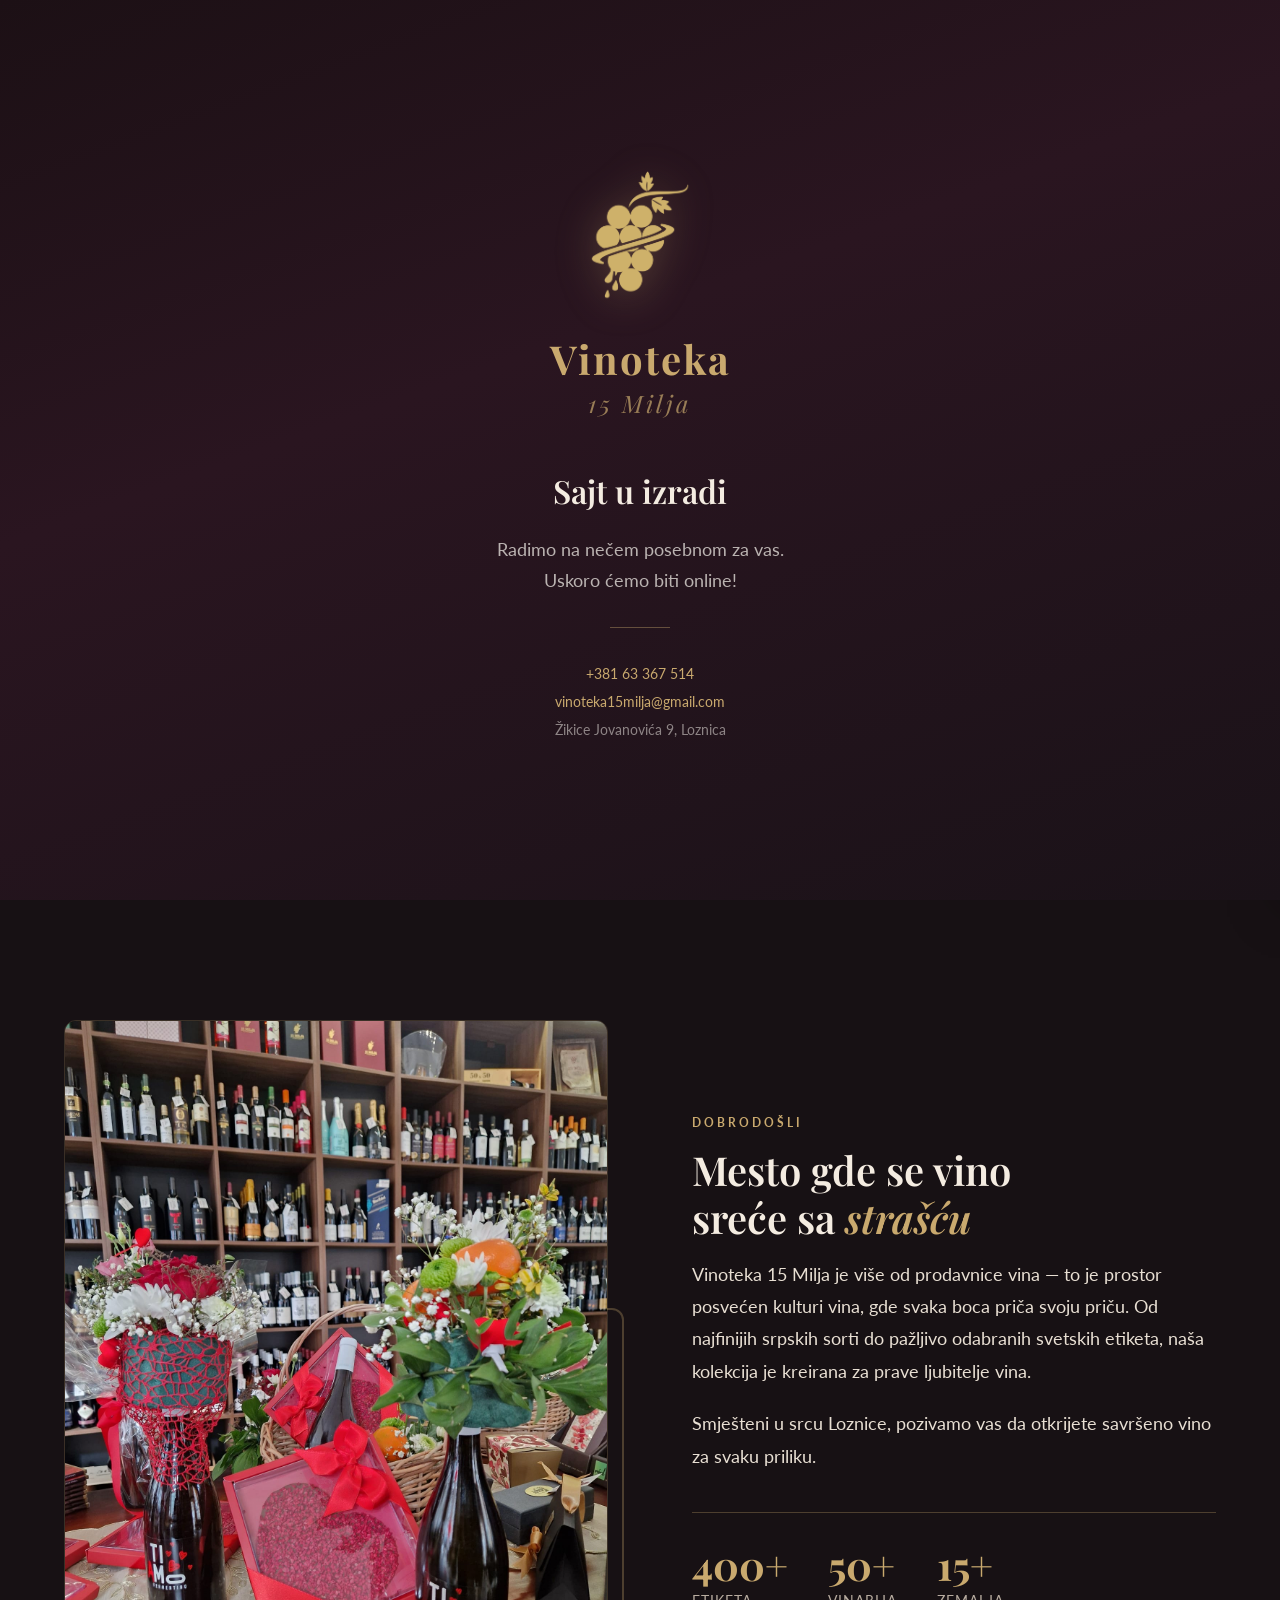
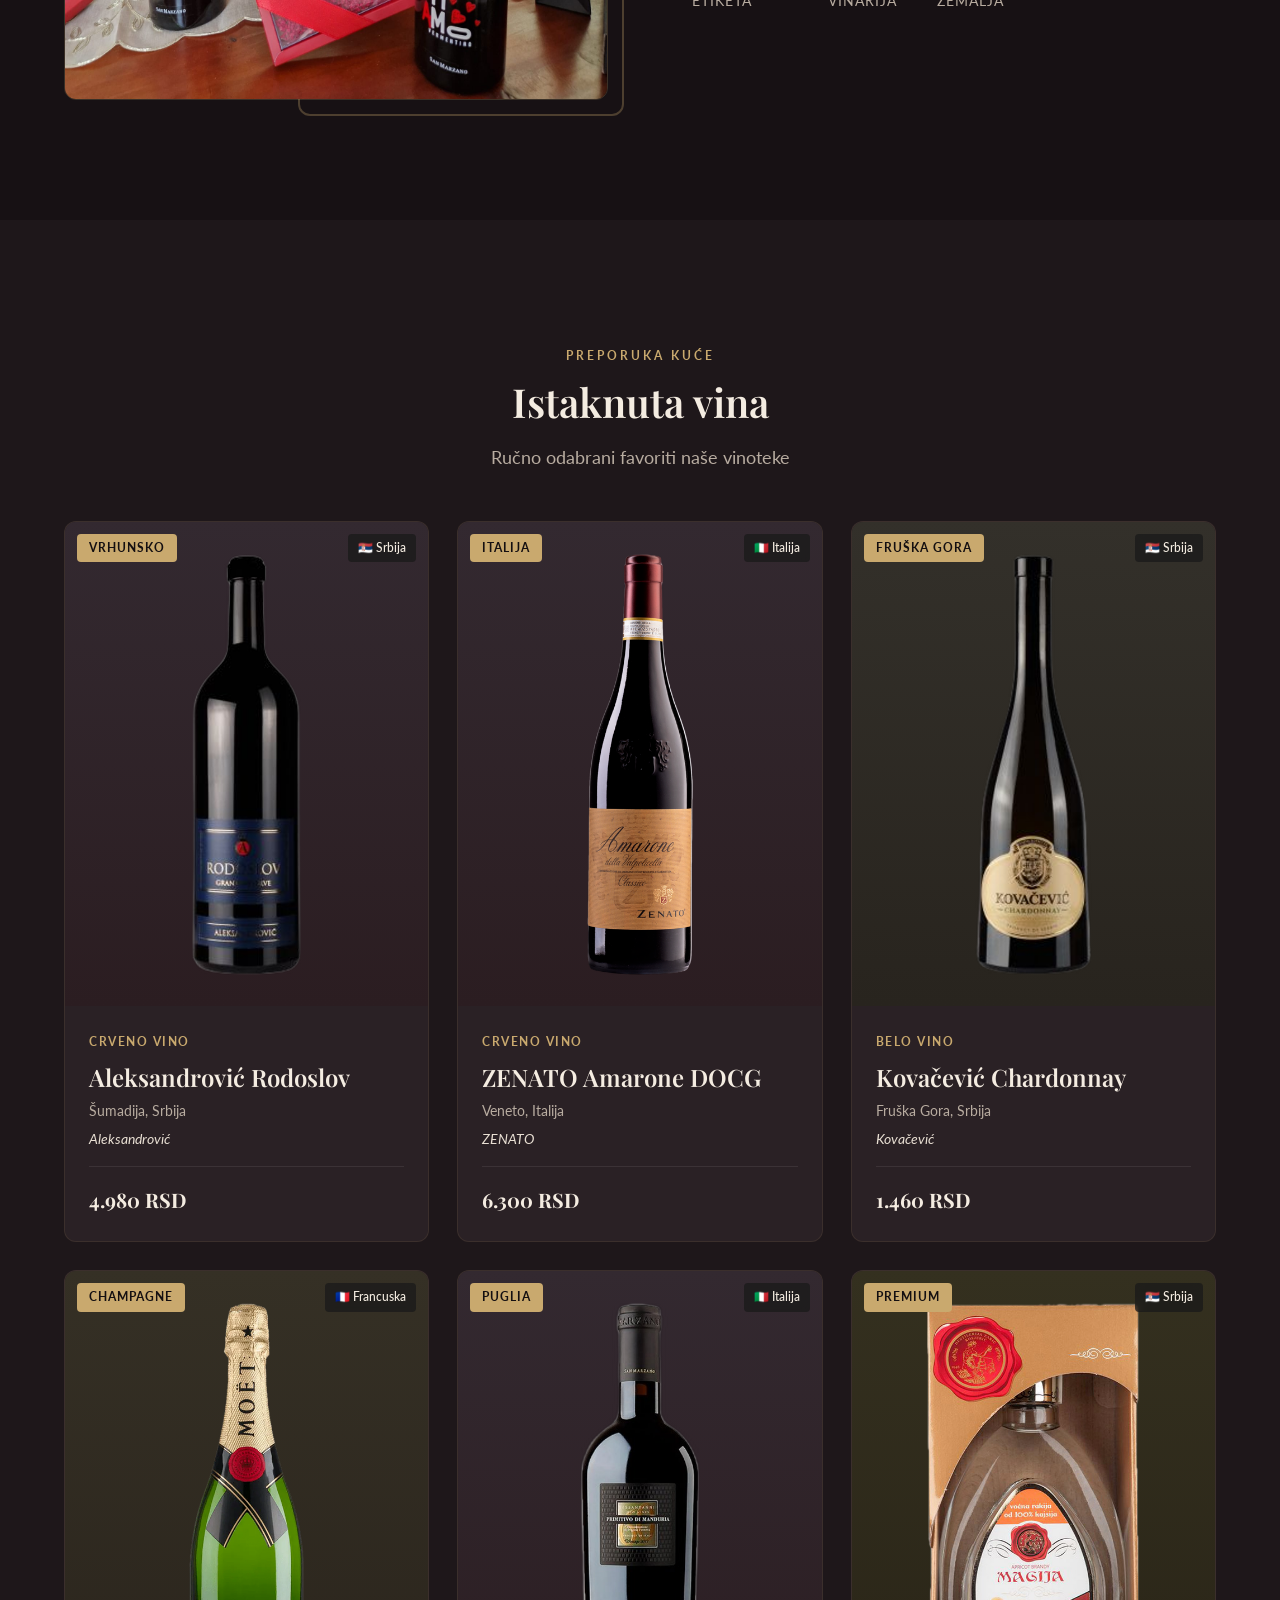
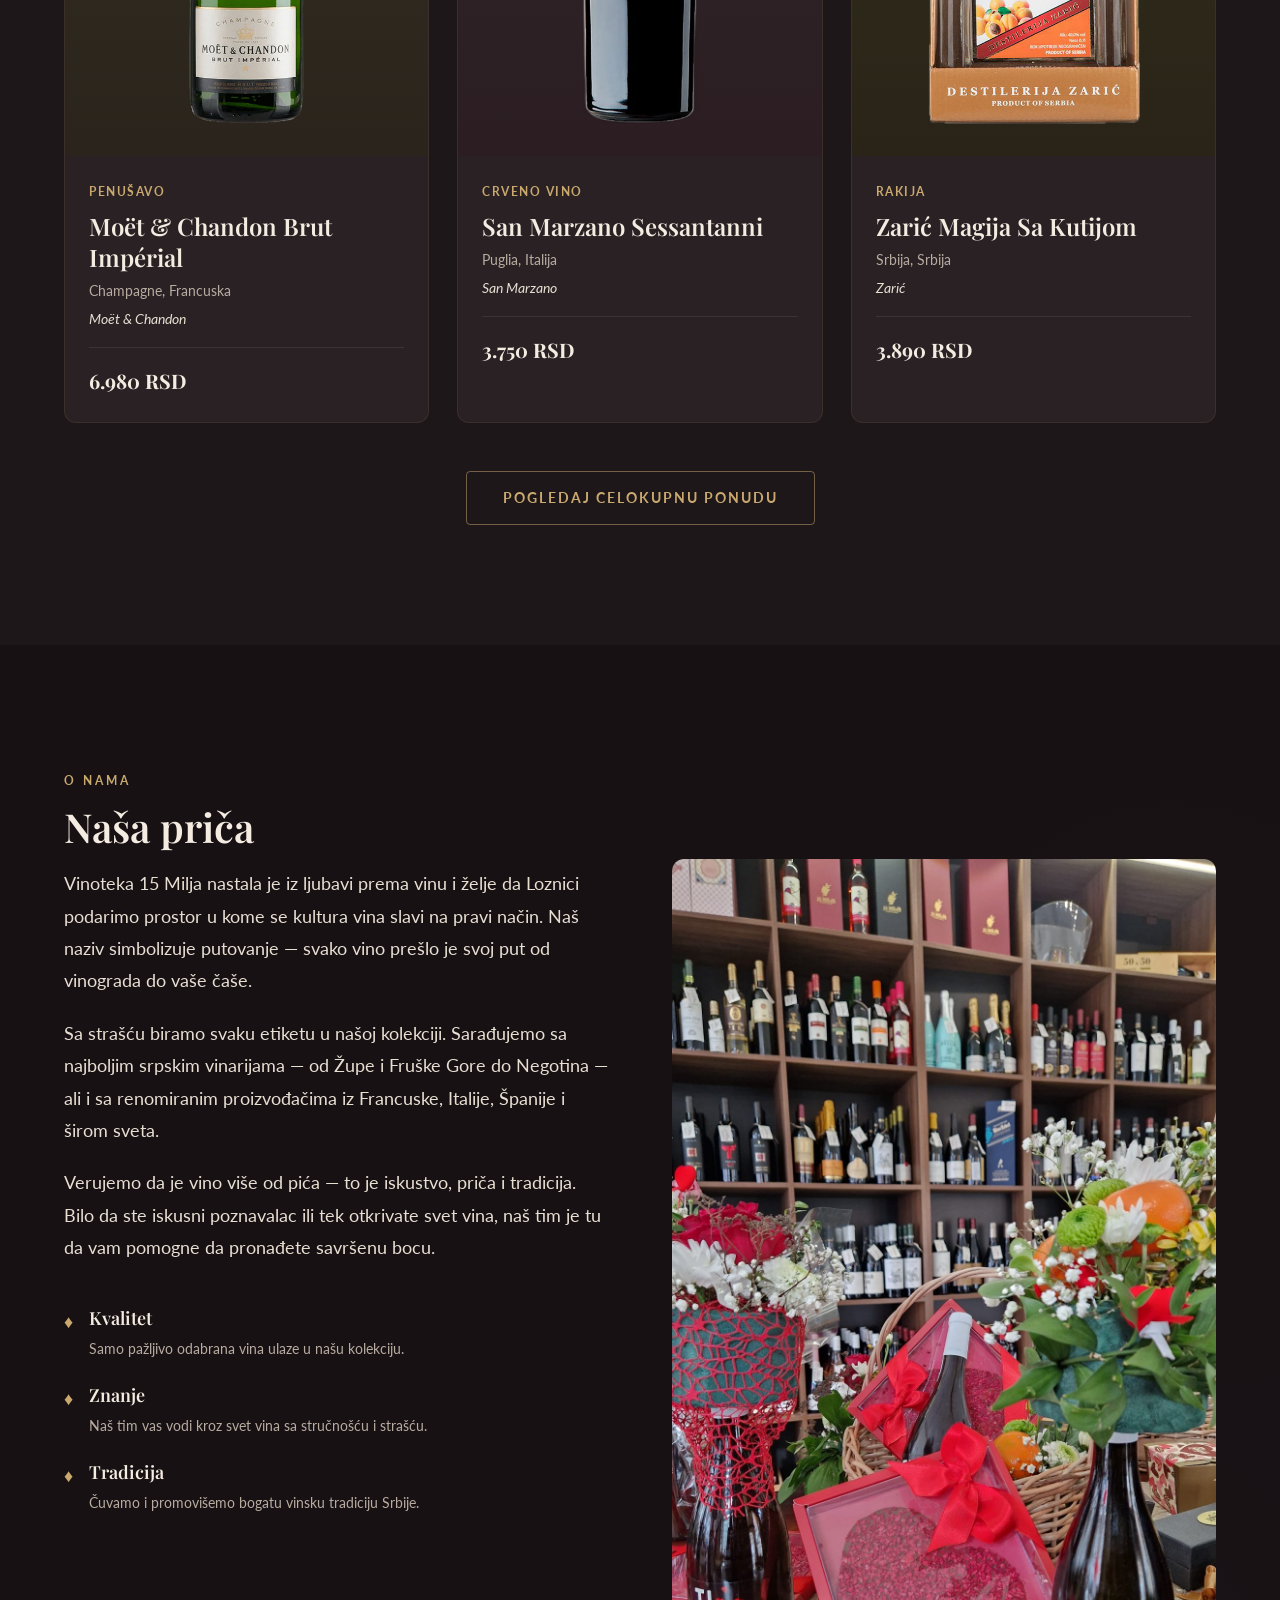
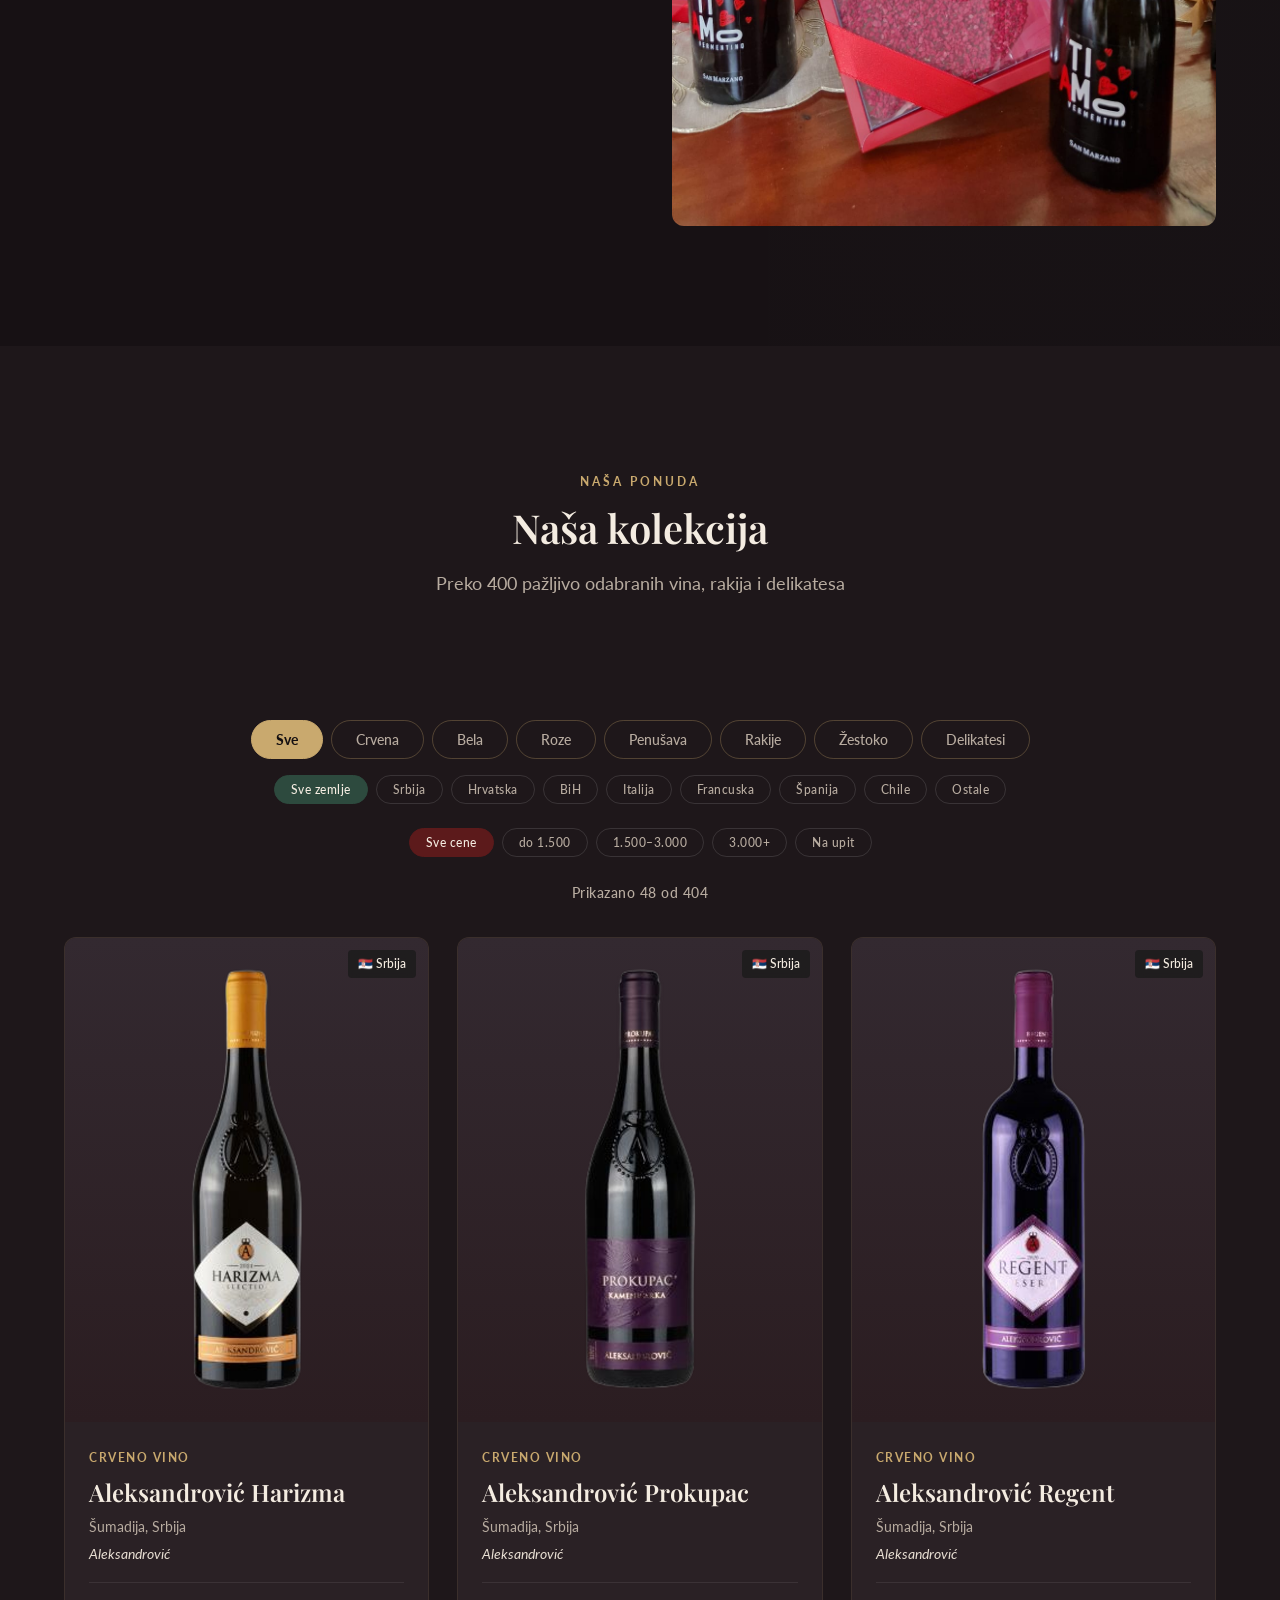
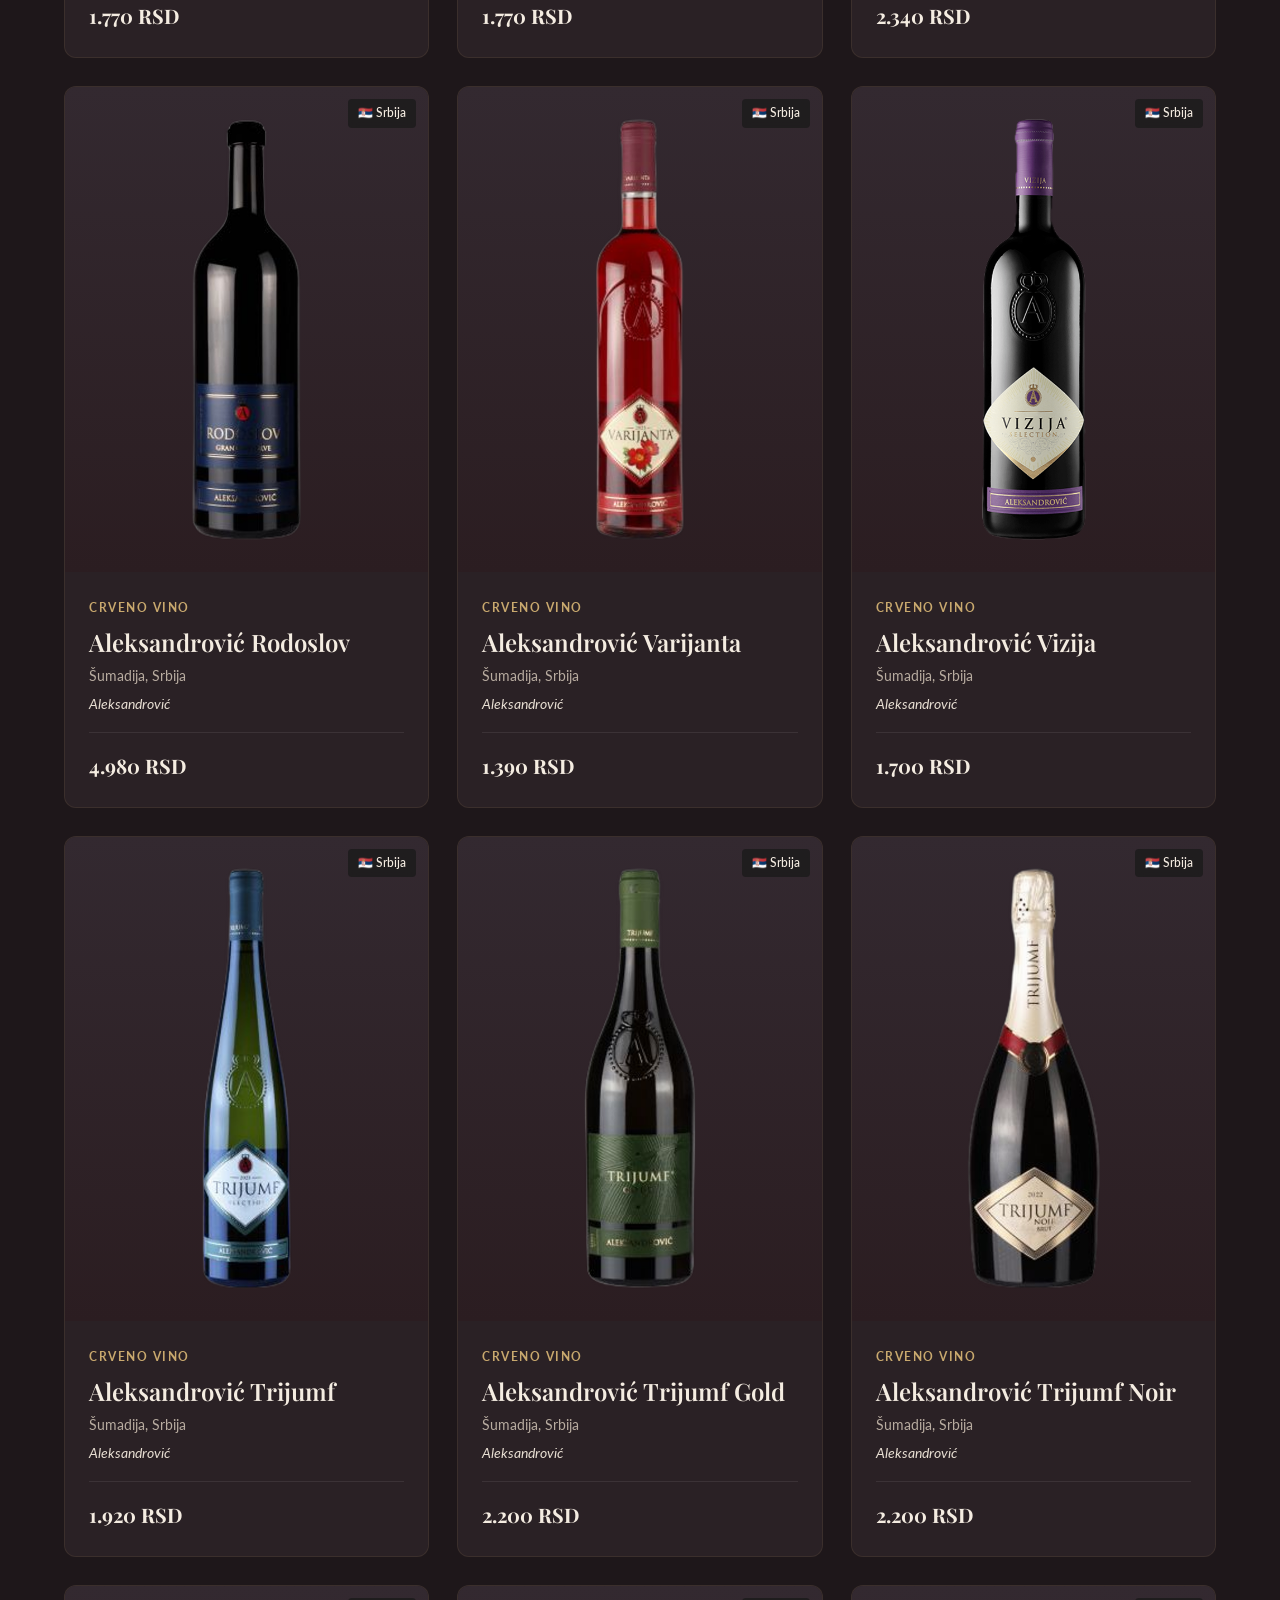
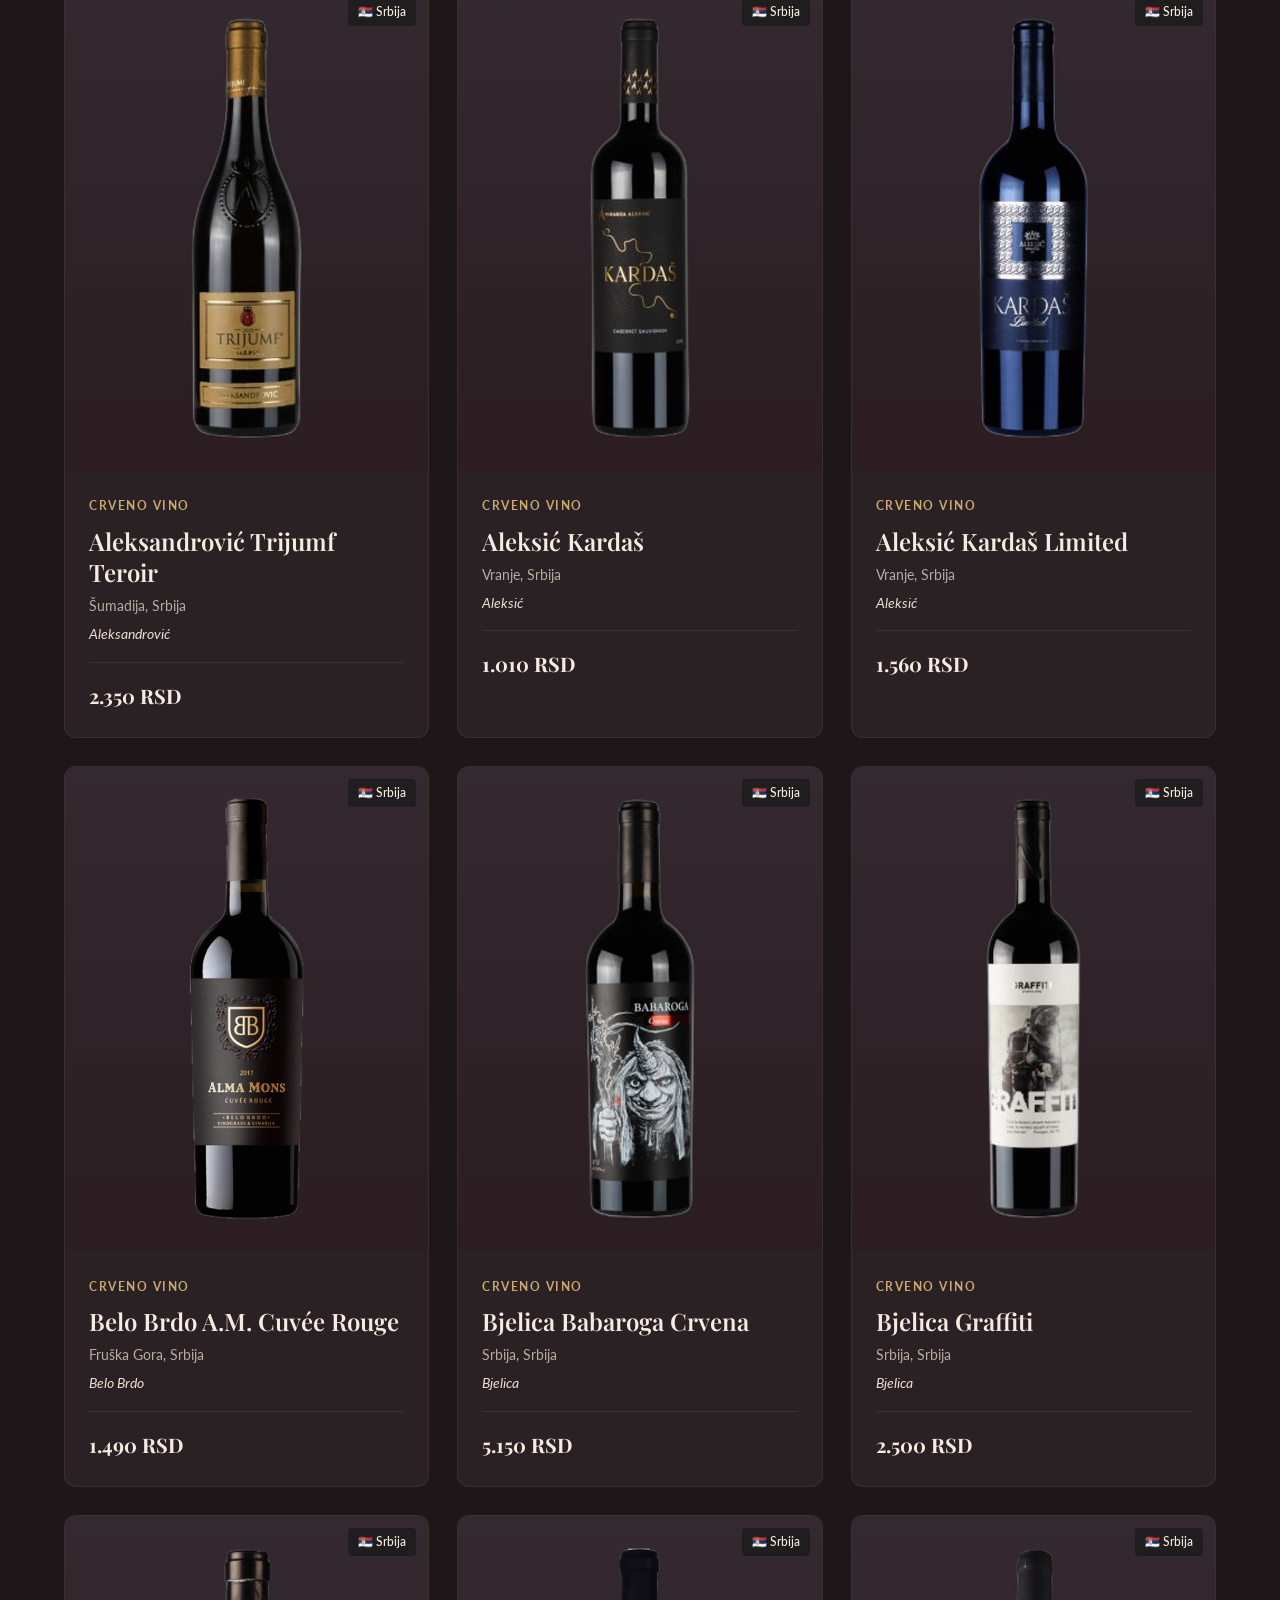
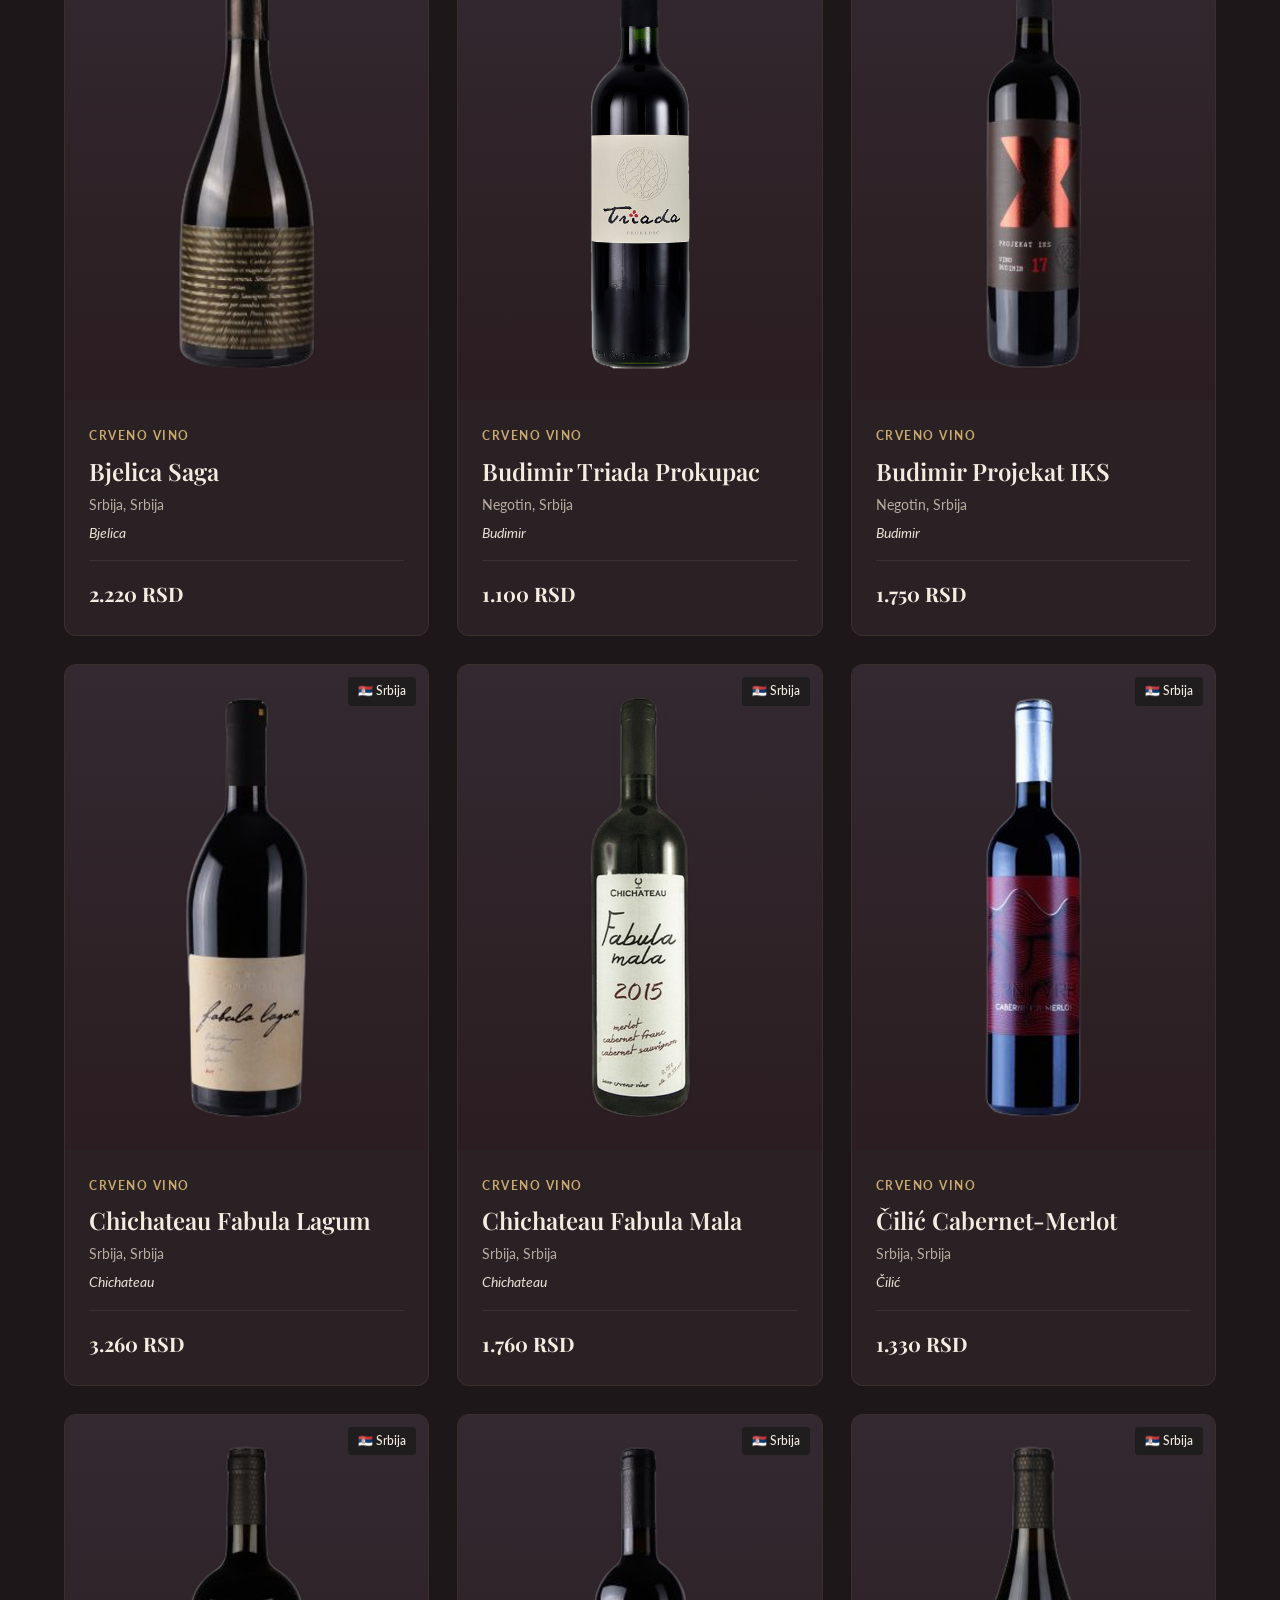
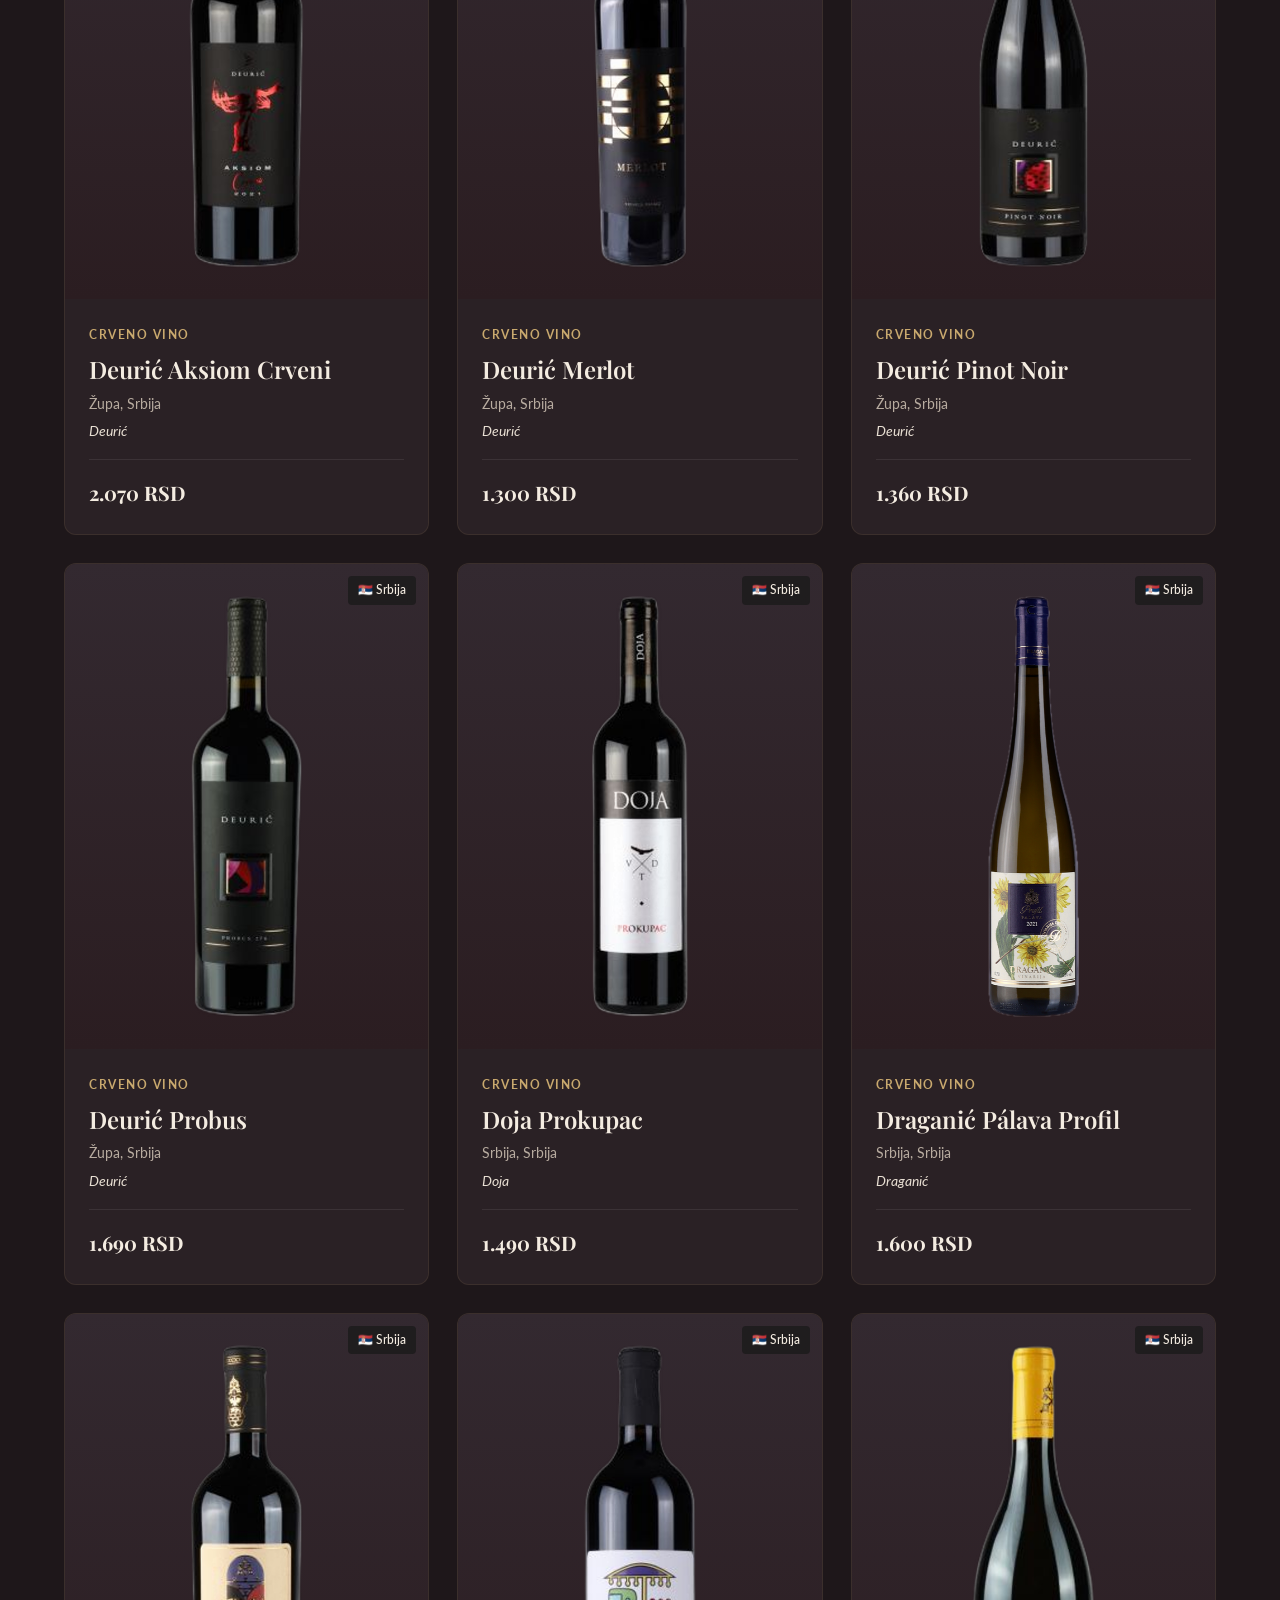
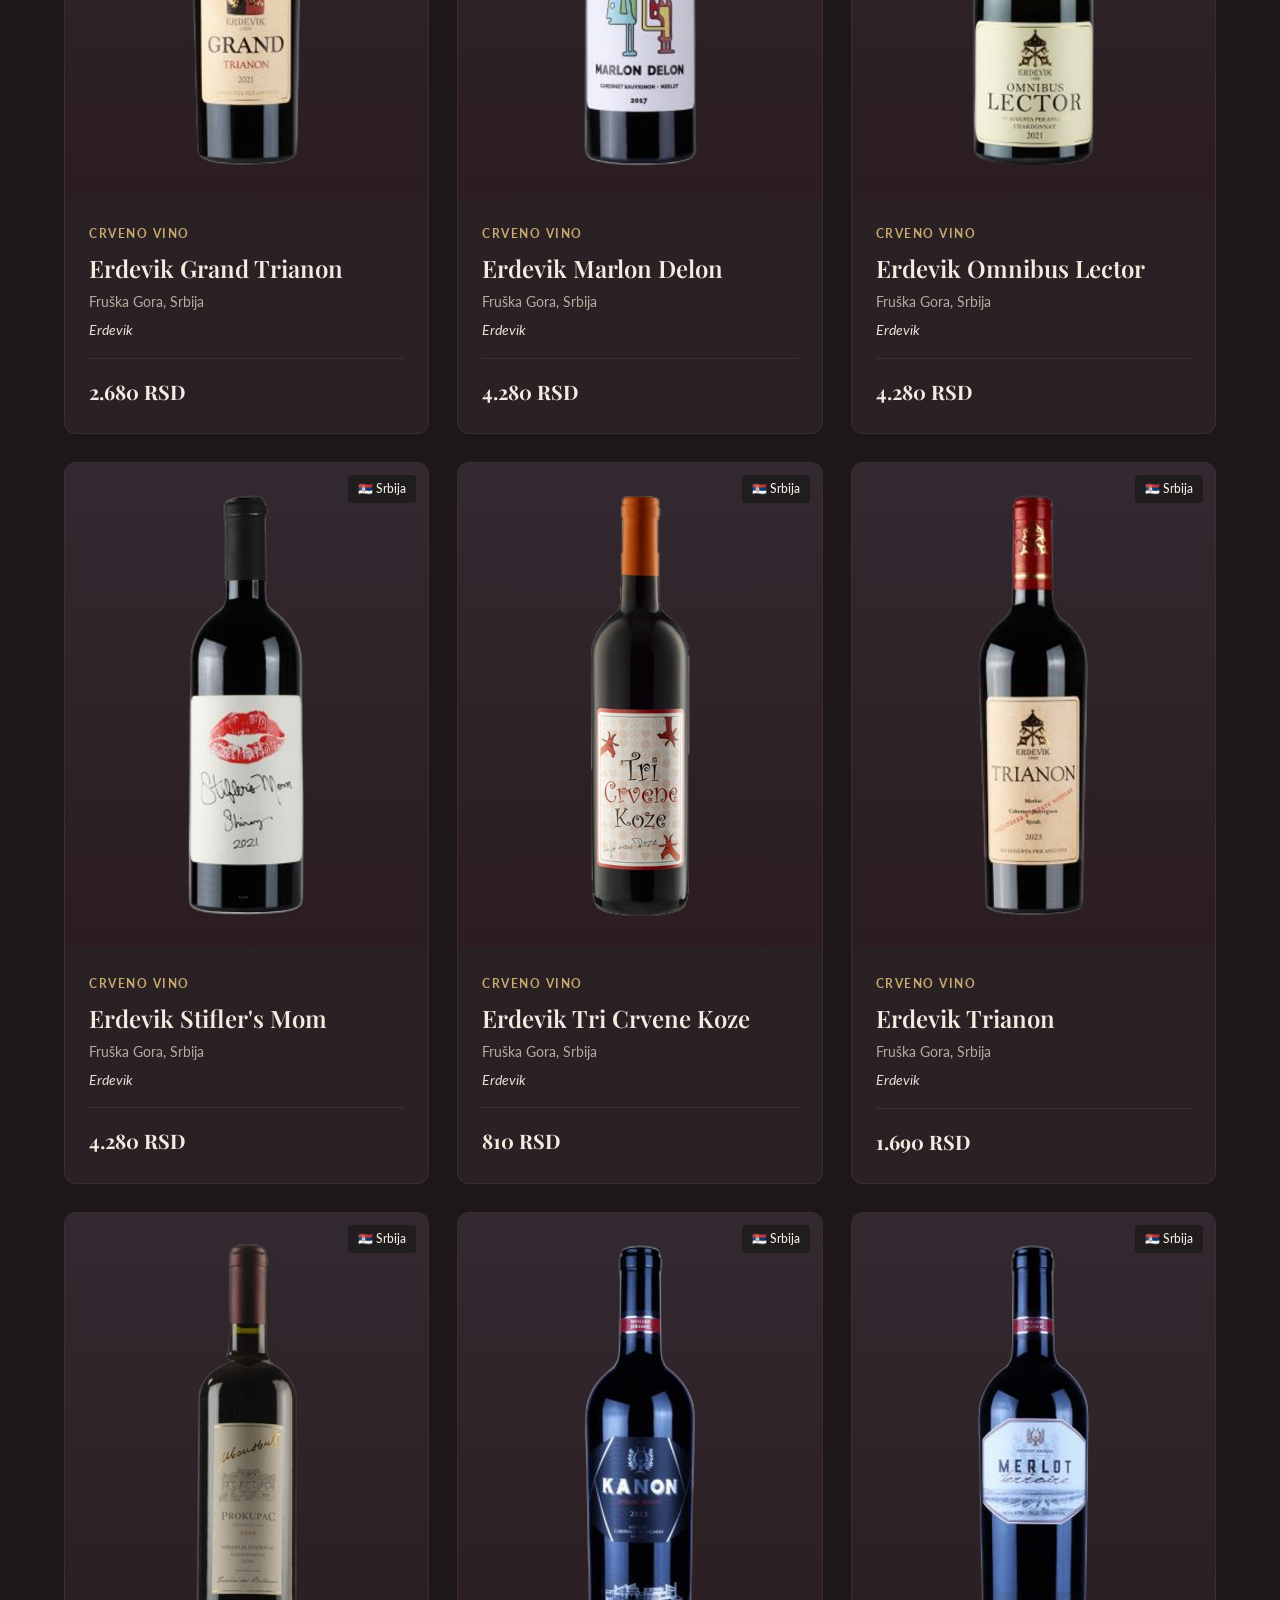
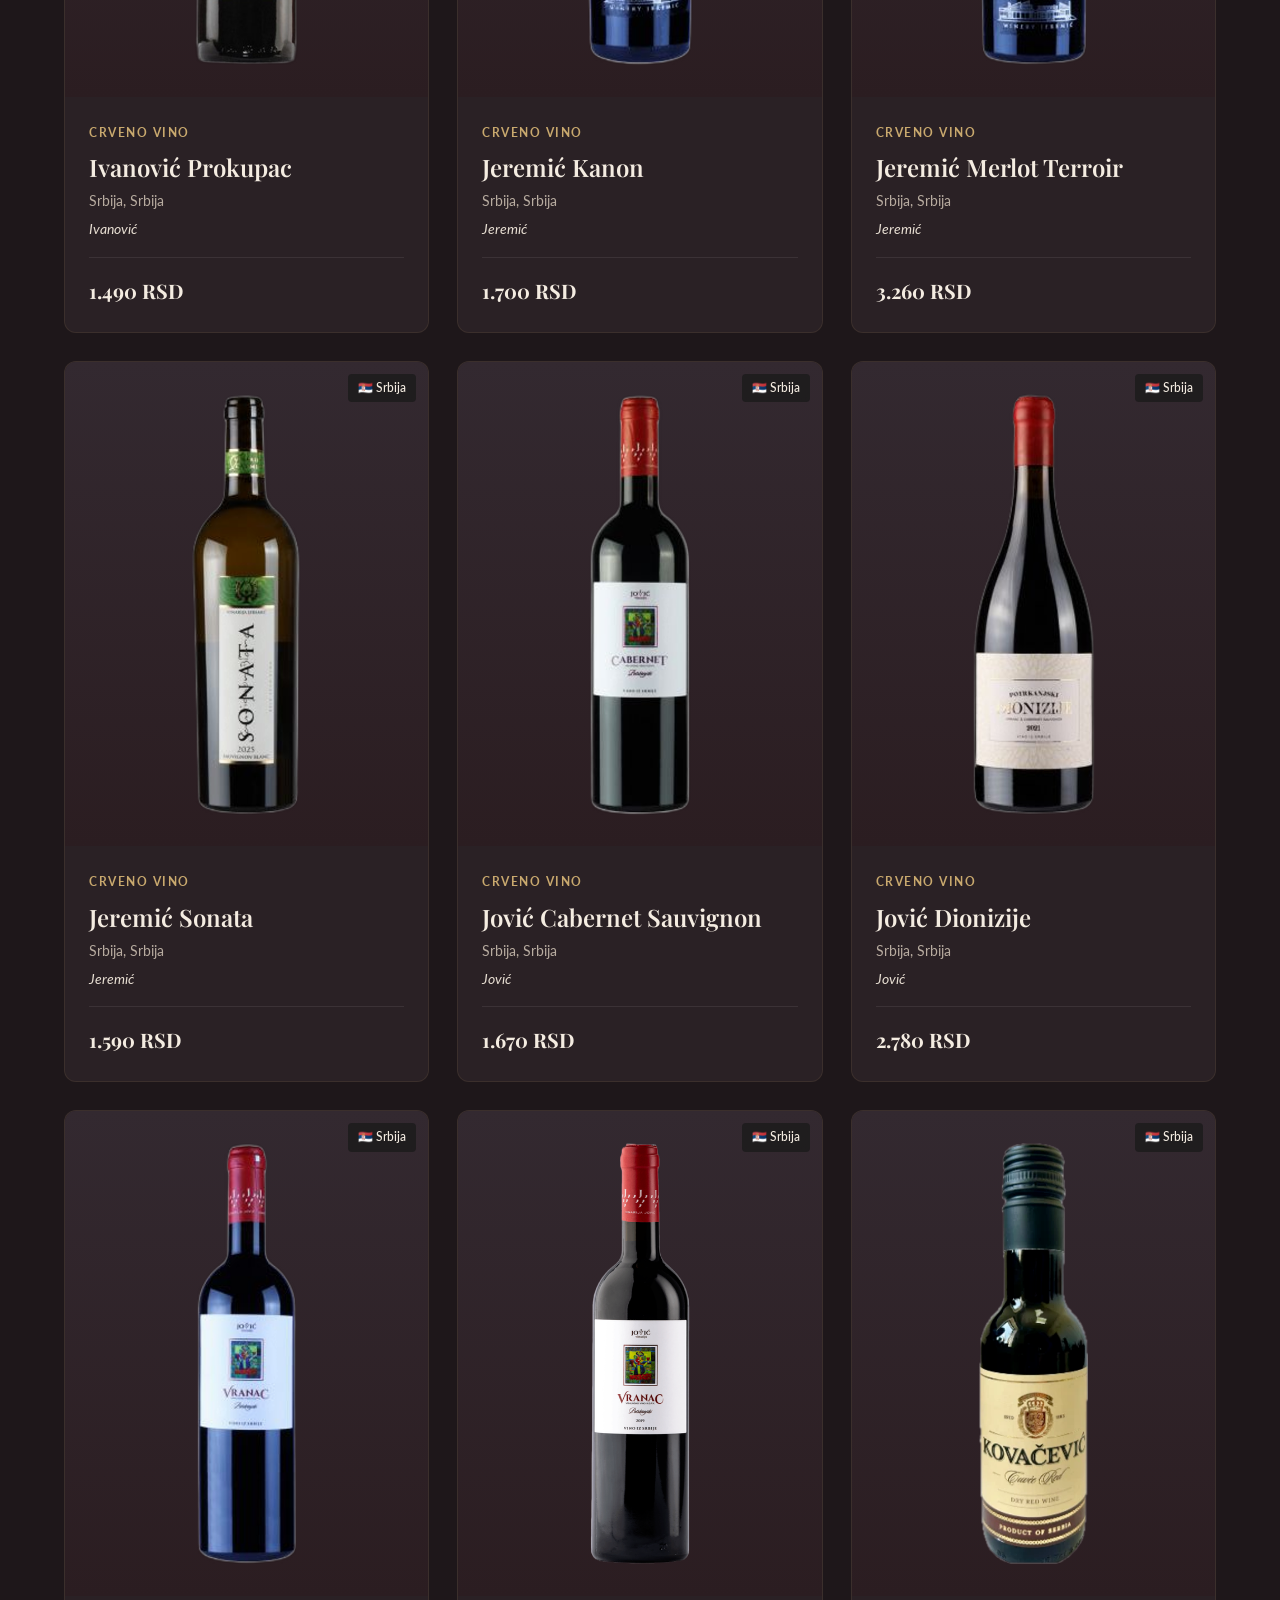
==== commit 3f1d75f3: "Produkcija: vraćen 'Sajt u izradi' overlay (dev ostaje pun sajt)" ====
--- a/index.html
+++ b/index.html
@@ -21,7 +21,7 @@
        UNDER CONSTRUCTION OVERLAY
        Remove this entire block when the site is ready
        ============================================ -->
-  <!-- <div class="under-construction" id="under-construction">
+  <div class="under-construction" id="under-construction">
     <div class="uc-content">
       <img src="images/logo/logo2.png" alt="Vinoteka 15 Milja" class="uc-logo-img">
       <div class="uc-brand">
@@ -37,7 +37,7 @@
         <p>Žikice Jovanovića 9, Loznica</p>
       </div>
     </div>
-  </div> -->
+  </div>
 
   <!-- ============================================
        AGE VERIFICATION MODAL (18+)
